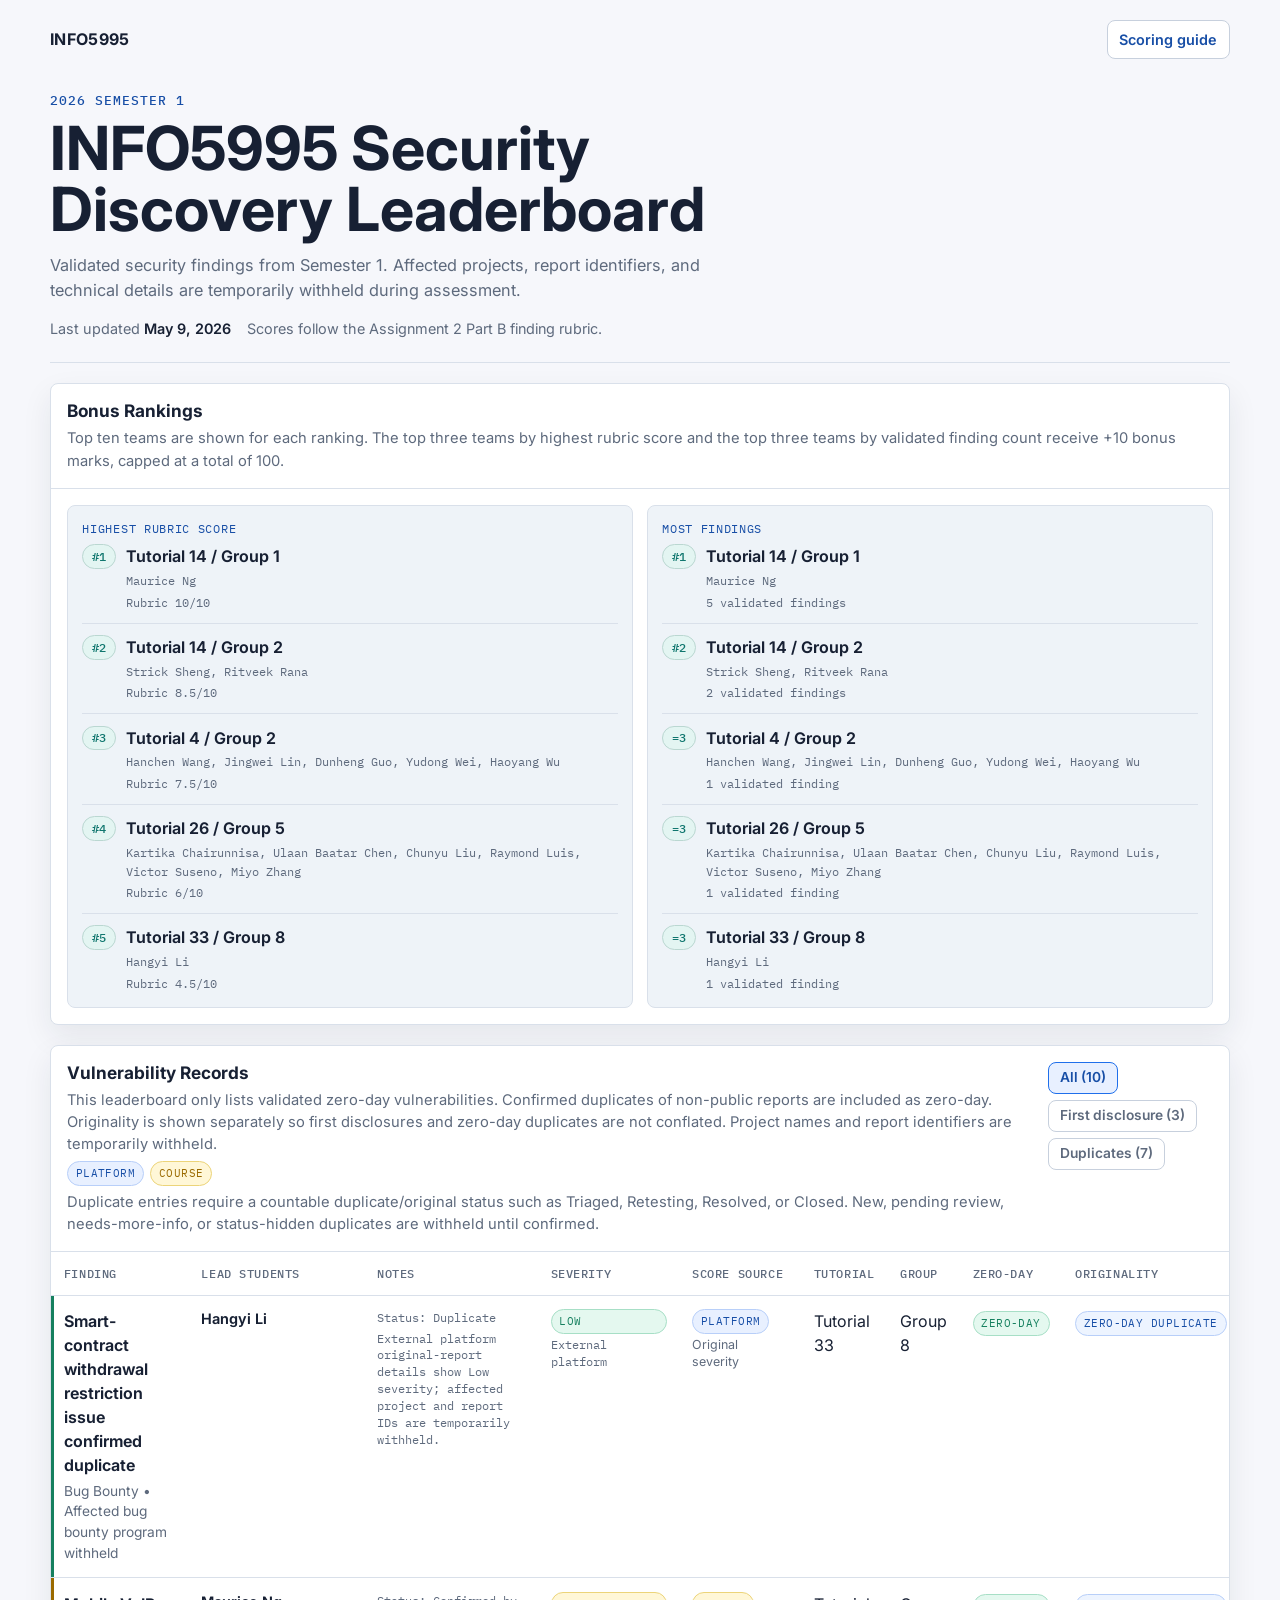
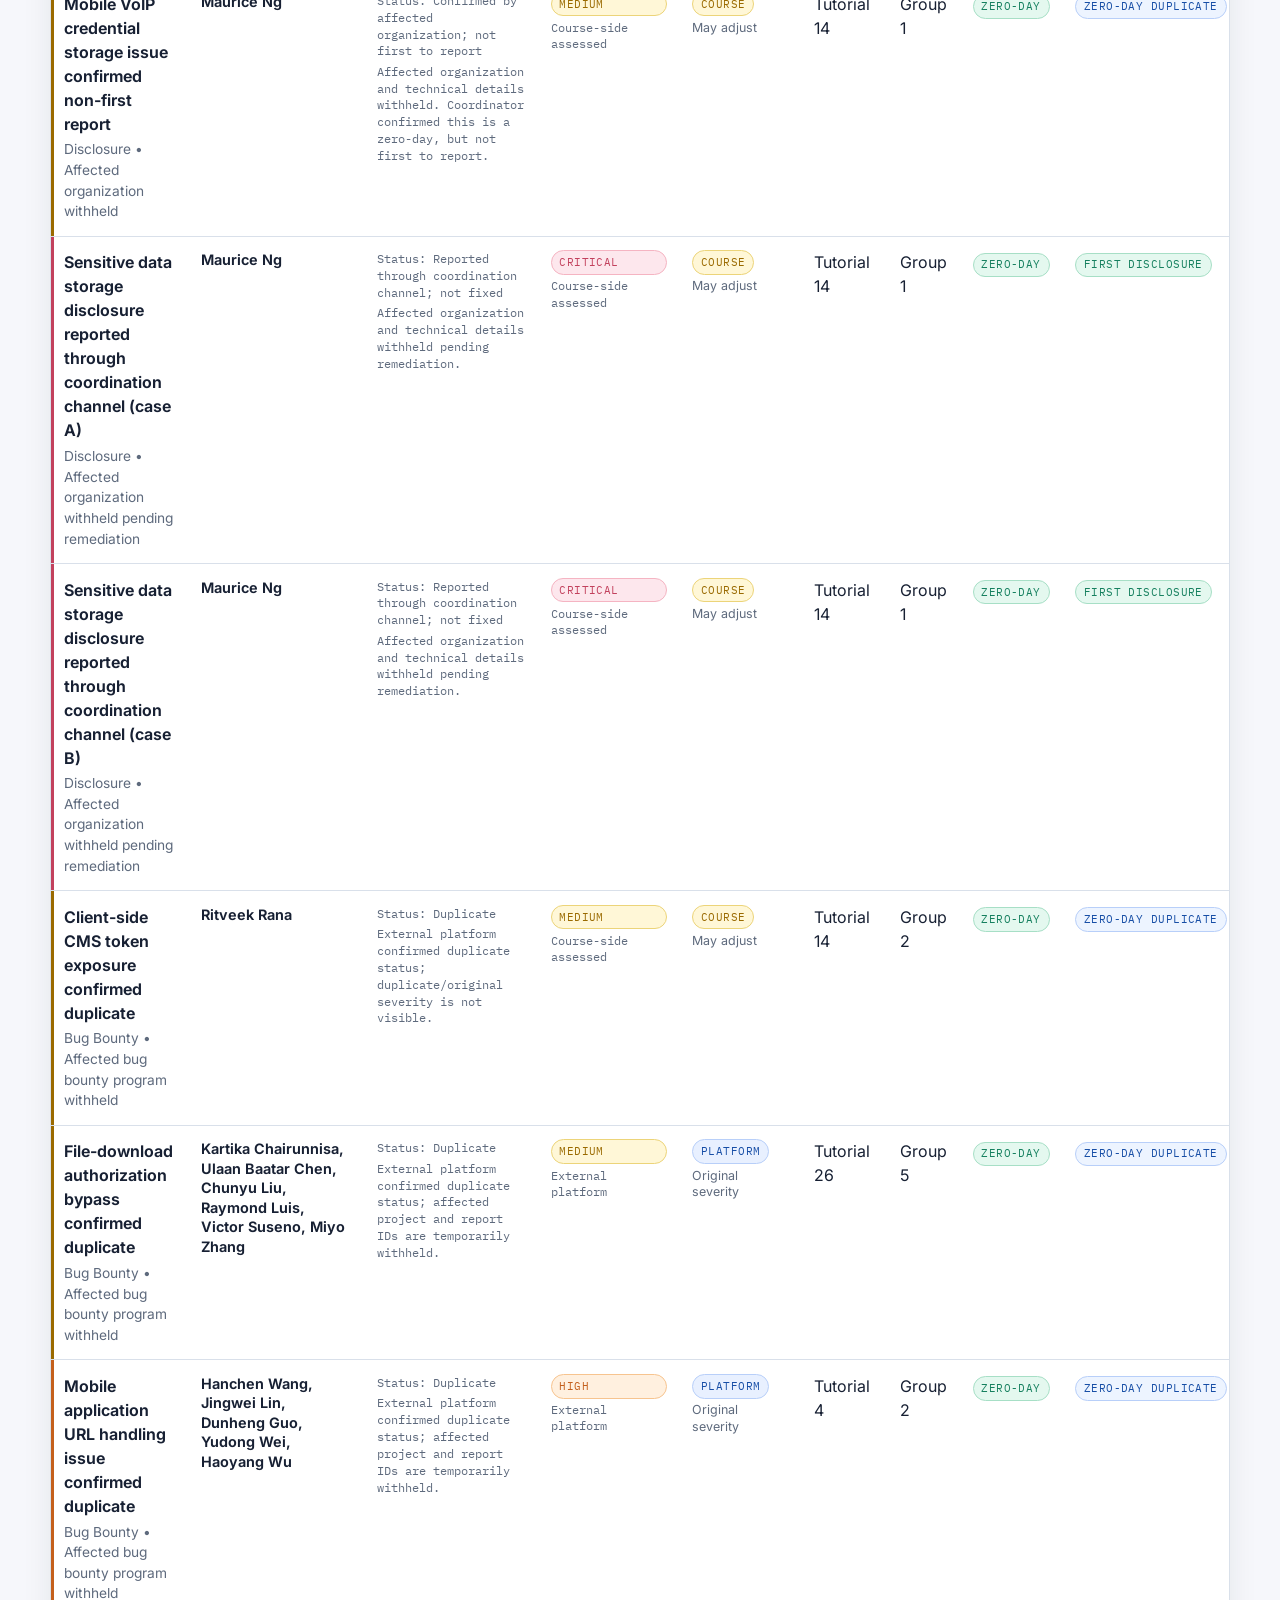
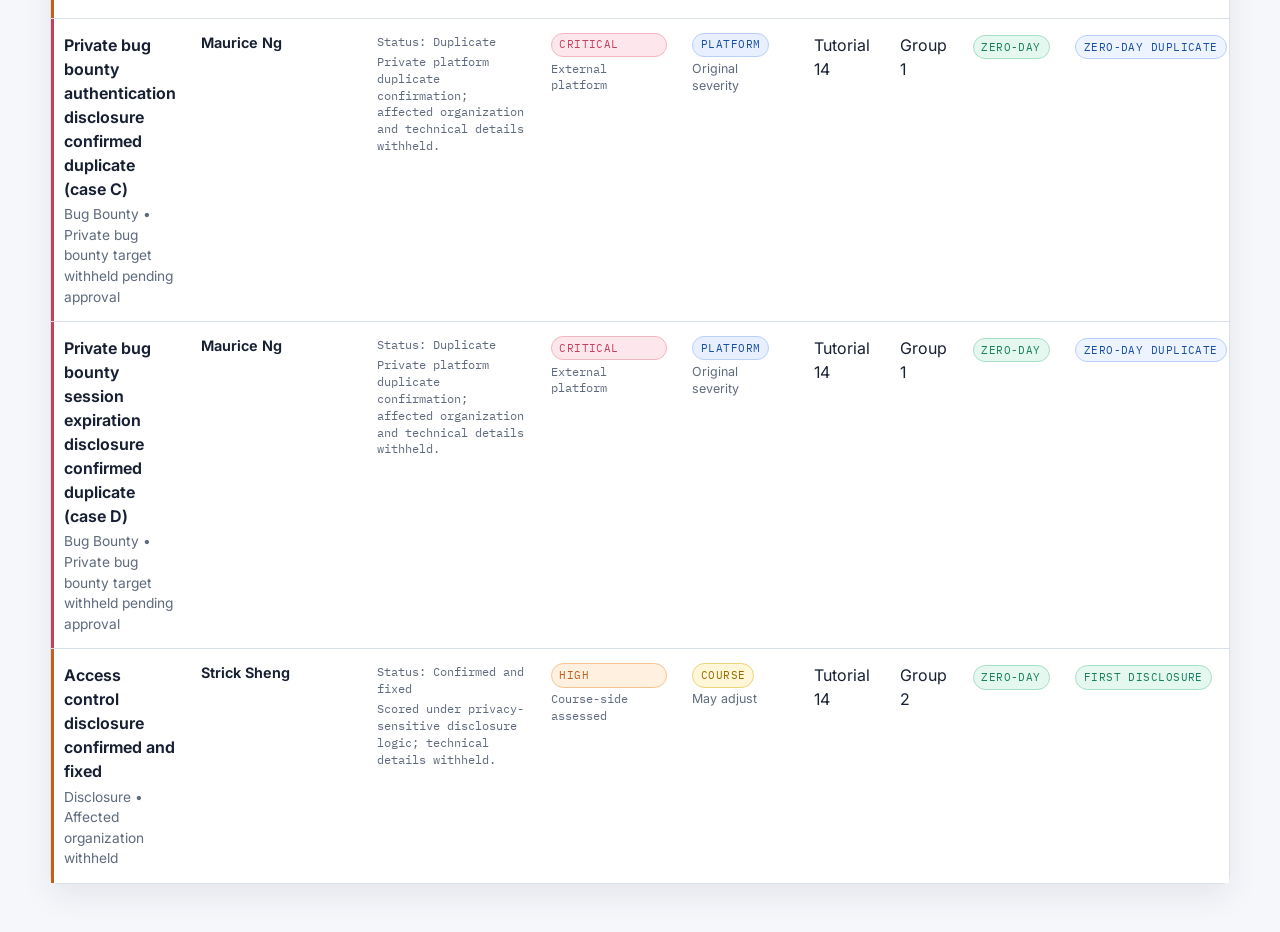
==== index.html @ 6c2f8168 "Update validated zero-day leaderboard" ====
<!DOCTYPE html>
<html lang="en">

<head>
  <meta charset="UTF-8" />
  <meta name="viewport" content="width=device-width, initial-scale=1.0" />
  <meta name="description" content="INFO5995 leaderboard for student security findings like bug bounties and CVEs." />
  <title>INFO5995 Security Findings</title>
  <link rel="preconnect" href="https://fonts.googleapis.com" />
  <link rel="preconnect" href="https://fonts.gstatic.com" crossorigin />
  <link
    href="https://fonts.googleapis.com/css2?family=Inter:wght@400;500;600;700&family=IBM+Plex+Mono:wght@400;500&display=swap"
    rel="stylesheet" />
  <link rel="stylesheet" href="styles.css" />
</head>

<body>
  <main class="page-shell">
    <header class="site-header">
      <nav class="top-nav" aria-label="Leaderboard navigation">
        <a class="brand" href="index.html">INFO5995</a>
        <a class="nav-link" href="scoring.html">Scoring guide</a>
      </nav>
      <div class="header-copy">
        <p class="eyebrow" id="season-label">-</p>
        <h1 id="page-title">Security Discovery Leaderboard</h1>
        <p class="hero-copy">
          Validated security findings from Semester 1. Affected projects, report identifiers, and technical details are
          temporarily withheld during assessment.
        </p>
        <div class="header-meta">
          <span>Last updated <strong id="last-updated">-</strong></span>
          <span>Scores follow the Assignment 2 Part B finding rubric.</span>
        </div>
      </div>
    </header>

    <section class="panel bonus-panel">
      <div class="panel-head">
        <div class="panel-title-stack">
          <h2>Bonus Rankings</h2>
          <p class="panel-caption">
            Top ten teams are shown for each ranking. The top three teams by highest rubric score and the top three
            teams by validated finding count receive +10 bonus marks, capped at a total of 100.
          </p>
        </div>
      </div>
      <div class="ranking-grid">
        <article class="ranking-card">
          <p class="score-card-label">Highest Rubric Score</p>
          <ol class="ranking-list" id="severity-ranking">
            <li>Loading rankings...</li>
          </ol>
        </article>
        <article class="ranking-card">
          <p class="score-card-label">Most Findings</p>
          <ol class="ranking-list" id="count-ranking">
            <li>Loading rankings...</li>
          </ol>
        </article>
      </div>
    </section>

    <section class="panel panel-table">
      <div class="panel-head">
        <div class="panel-title-stack">
          <h2>Vulnerability Records</h2>
          <p class="panel-caption">This leaderboard only lists validated zero-day vulnerabilities. Confirmed duplicates
            of non-public reports are included as zero-day. Originality is shown separately so first disclosures and
            zero-day duplicates are not conflated. Project names and report identifiers are temporarily withheld.</p>
          <div class="source-legend" aria-label="Score source legend">
            <span class="source-pill source-vendor">Platform</span>
            <span class="source-pill source-course">Course</span>
          </div>
          <p class="panel-caption">Duplicate entries require a countable duplicate/original status such as Triaged,
            Retesting, Resolved, or Closed. New, pending review, needs-more-info, or status-hidden duplicates are
            withheld until confirmed.</p>
        </div>
        <div class="table-controls" role="tablist" aria-label="Originality table filter">
          <button class="filter-tab is-active" type="button" role="tab" aria-selected="true" data-filter="all">
            All
          </button>
          <button class="filter-tab" type="button" role="tab" aria-selected="false" data-filter="first">
            First disclosure
          </button>
          <button class="filter-tab" type="button" role="tab" aria-selected="false" data-filter="duplicate">
            Duplicates
          </button>
        </div>
      </div>
      <div class="table-wrap">
        <table>
          <thead>
            <tr>
              <th>Finding</th>
              <th>Lead Students</th>
              <th>Notes</th>
              <th>Severity</th>
              <th>Score Source</th>
              <th>Tutorial</th>
              <th>Group</th>
              <th>Zero-day</th>
              <th>Originality</th>
              <th>Rubric Score</th>
              <th>Date</th>
            </tr>
          </thead>
          <tbody id="leaderboard-body">
            <tr>
              <td colspan="11">Loading records...</td>
            </tr>
          </tbody>
        </table>
      </div>
    </section>
  </main>

  <noscript>
    <p class="noscript-message">Enable JavaScript to view the leaderboard data.</p>
  </noscript>

  <script src="script.js"></script>
</body>

</html>
---- styles.css ----
:root {
  --bg: #f6f7fb;
  --surface: #ffffff;
  --surface-soft: #eef3f8;
  --line: #d9e0ea;
  --line-strong: #c7d0dd;
  --text: #172033;
  --muted: #5e6a7d;
  --accent: #1f6feb;
  --accent-soft: #e8f0ff;
  --accent-strong: #174ea6;
  --score: #0f766e;
  --critical: #c2415d;
  --high: #c4601d;
  --medium: #9a6a00;
  --low: #16805f;
  --unknown: #64748b;
  --shadow: 0 12px 30px rgba(23, 32, 51, 0.08);
}

* {
  box-sizing: border-box;
}

html,
body {
  margin: 0;
  min-height: 100%;
}

body {
  color: var(--text);
  background: var(--bg);
  font-family: "Inter", "Segoe UI", sans-serif;
  line-height: 1.5;
}

a {
  color: inherit;
}

.page-shell {
  width: min(1180px, calc(100% - 2rem));
  margin: 0 auto;
  padding: 1.25rem 0 3rem;
}

.site-header {
  border-bottom: 1px solid var(--line);
  padding-bottom: 1.4rem;
}

.top-nav {
  display: flex;
  align-items: center;
  justify-content: space-between;
  gap: 1rem;
}

.brand,
.nav-link {
  text-decoration: none;
}

.brand {
  color: var(--text);
  font-weight: 700;
  letter-spacing: 0.02em;
}

.nav-link {
  border: 1px solid var(--line-strong);
  border-radius: 8px;
  background: var(--surface);
  color: var(--accent-strong);
  font-size: 0.9rem;
  font-weight: 600;
  padding: 0.48rem 0.72rem;
}

.nav-link:hover,
.nav-link:focus-visible {
  border-color: var(--accent);
  outline: none;
}

.header-copy {
  margin-top: 2rem;
  max-width: 760px;
}

.eyebrow {
  margin: 0 0 0.5rem;
  color: var(--accent-strong);
  font-family: "IBM Plex Mono", monospace;
  font-size: 0.8rem;
  font-weight: 500;
  letter-spacing: 0.08em;
  text-transform: uppercase;
}

h1,
h2 {
  margin: 0;
  letter-spacing: 0;
}

h1 {
  font-size: clamp(2rem, 5vw, 3.8rem);
  line-height: 1;
}

h2 {
  font-size: 1.08rem;
  line-height: 1.25;
}

.hero-copy {
  margin: 0.85rem 0 0;
  max-width: 68ch;
  color: var(--muted);
  font-size: 1.02rem;
}

.header-meta {
  display: flex;
  flex-wrap: wrap;
  gap: 0.55rem 1rem;
  margin-top: 1rem;
  color: var(--muted);
  font-size: 0.9rem;
}

.header-meta strong {
  color: var(--text);
  font-weight: 600;
}

.panel {
  margin-top: 1.25rem;
  border: 1px solid var(--line);
  border-radius: 8px;
  background: var(--surface);
  box-shadow: var(--shadow);
}

.panel-head {
  display: flex;
  align-items: flex-start;
  justify-content: space-between;
  gap: 1rem;
  padding: 1rem;
  border-bottom: 1px solid var(--line);
}

.panel-title-stack {
  display: grid;
  gap: 0.35rem;
}

.panel-caption {
  margin: 0;
  color: var(--muted);
  font-size: 0.92rem;
}

.table-controls {
  display: inline-flex;
  flex-wrap: wrap;
  gap: 0.35rem;
}

.filter-tab {
  appearance: none;
  min-width: 0;
  border: 1px solid var(--line-strong);
  border-radius: 8px;
  background: var(--surface);
  color: var(--muted);
  cursor: pointer;
  font: 600 0.86rem "Inter", "Segoe UI", sans-serif;
  line-height: 1;
  padding: 0.52rem 0.68rem;
}

.filter-tab:hover,
.filter-tab:focus-visible {
  border-color: var(--accent);
  color: var(--accent-strong);
  outline: none;
}

.filter-tab.is-active {
  border-color: var(--accent);
  background: var(--accent-soft);
  color: var(--accent-strong);
}

.table-wrap {
  overflow-x: auto;
}

table {
  width: 100%;
  min-width: 1240px;
  border-collapse: collapse;
}

thead th {
  border-bottom: 1px solid var(--line);
  color: var(--muted);
  font-family: "IBM Plex Mono", monospace;
  font-size: 0.72rem;
  font-weight: 500;
  letter-spacing: 0.05em;
  padding: 0.78rem 0.8rem;
  text-align: left;
  text-transform: uppercase;
  white-space: nowrap;
}

tbody td {
  border-bottom: 1px solid var(--line);
  padding: 0.86rem 0.8rem;
  vertical-align: top;
}

tbody tr:last-child td {
  border-bottom: none;
}

.record-row {
  background: var(--surface);
}

.record-row:hover {
  background: #fbfcff;
}

.record-row td:first-child {
  box-shadow: inset 3px 0 0 transparent;
}

.tone-critical td:first-child {
  box-shadow: inset 3px 0 0 var(--critical);
}

.tone-high td:first-child {
  box-shadow: inset 3px 0 0 var(--high);
}

.tone-medium td:first-child {
  box-shadow: inset 3px 0 0 var(--medium);
}

.tone-low td:first-child {
  box-shadow: inset 3px 0 0 var(--low);
}

.tone-unknown td:first-child {
  box-shadow: inset 3px 0 0 var(--unknown);
}

.finding-stack,
.students-stack,
.notes-stack,
.severity-stack,
.score-source-stack,
.score-stack {
  display: grid;
  gap: 0.22rem;
}

.finding-title,
.students-main,
.score-main {
  margin: 0;
  color: var(--text);
  font-weight: 650;
}

.finding-meta,
.ranking-students,
.score-sub {
  margin: 0;
  color: var(--muted);
  font-size: 0.86rem;
}

.score-main {
  color: var(--score);
  font-family: "IBM Plex Mono", monospace;
}

.score-sub {
  font-family: "IBM Plex Mono", monospace;
  font-size: 0.78rem;
}

.notes-stack {
  min-width: 148px;
  max-width: 220px;
}

.students-stack {
  min-width: 150px;
  max-width: 210px;
}

.students-main {
  max-width: 210px;
  font-size: 0.9rem;
  line-height: 1.35;
}

.notes-link {
  font-family: "IBM Plex Mono", monospace;
  font-size: 0.78rem;
  line-height: 1.35;
  color: var(--accent-strong);
  text-decoration: none;
  width: fit-content;
}

.notes-link:hover,
.notes-link:focus-visible {
  color: var(--accent);
  text-decoration: underline;
  outline: none;
}

.notes-muted {
  color: var(--muted);
  font-family: "IBM Plex Mono", monospace;
  font-size: 0.78rem;
  line-height: 1.35;
}

.notes-text:hover,
.notes-text:focus-visible {
  color: var(--accent-strong);
  text-decoration: none;
}

.severity-stack {
  min-width: 116px;
}

.score-source-stack {
  min-width: 96px;
  max-width: 140px;
}

.severity-source,
.severity-reason,
.source-note {
  color: var(--muted);
  font-family: "IBM Plex Mono", monospace;
  font-size: 0.76rem;
  line-height: 1.35;
}

.severity-reason {
  max-width: 190px;
  font-family: "Inter", "Segoe UI", sans-serif;
  font-size: 0.78rem;
}

.source-note {
  max-width: 130px;
  font-family: "Inter", "Segoe UI", sans-serif;
  font-size: 0.78rem;
}

.source-legend {
  display: flex;
  flex-wrap: wrap;
  gap: 0.4rem;
}

.sev-badge,
.zero-badge,
.originality-badge,
.source-pill {
  display: inline-flex;
  align-items: center;
  border: 1px solid transparent;
  border-radius: 999px;
  font-family: "IBM Plex Mono", monospace;
  font-size: 0.7rem;
  letter-spacing: 0.04em;
  padding: 0.18rem 0.48rem;
  text-transform: uppercase;
  white-space: nowrap;
}

.source-pill {
  width: fit-content;
}

.sev-critical {
  background: #fde7ed;
  border-color: #f5b4c2;
  color: var(--critical);
}

.sev-high {
  background: #fff0df;
  border-color: #f7c48f;
  color: var(--high);
}

.sev-medium {
  background: #fff7d7;
  border-color: #ecd479;
  color: var(--medium);
}

.sev-low {
  background: #e4f8ef;
  border-color: #a7dfc6;
  color: var(--low);
}

.sev-unknown,
.zero-unknown {
  background: #eef2f7;
  border-color: #cbd5e1;
  color: var(--unknown);
}

.zero-zero-day {
  background: #e4f8ef;
  border-color: #a7dfc6;
  color: var(--low);
}

.zero-non-zero-day {
  background: #edf4ff;
  border-color: #b8cff9;
  color: var(--accent-strong);
}

.originality-first {
  background: #e4f8ef;
  border-color: #a7dfc6;
  color: var(--low);
}

.originality-duplicate {
  background: #edf4ff;
  border-color: #b8cff9;
  color: var(--accent-strong);
}

.originality-candidate {
  background: #fff7d7;
  border-color: #ecd479;
  color: var(--medium);
}

.originality-known,
.originality-unknown {
  background: #eef2f7;
  border-color: #cbd5e1;
  color: var(--unknown);
}

.source-vendor {
  background: #e8f0ff;
  border-color: #b8cff9;
  color: var(--accent-strong);
}

.source-course {
  background: #fff7d7;
  border-color: #ecd479;
  color: var(--medium);
}

.source-unknown {
  background: #eef2f7;
  border-color: #cbd5e1;
  color: var(--unknown);
}

.scoring-panel,
.notes-panel {
  padding: 1rem;
}

.bonus-panel {
  overflow: hidden;
}

.ranking-grid {
  display: grid;
  grid-template-columns: repeat(2, minmax(0, 1fr));
  gap: 0.85rem;
  padding: 1rem;
}

.ranking-card {
  border: 1px solid var(--line);
  border-radius: 8px;
  background: var(--surface-soft);
  padding: 0.9rem;
}

.ranking-list {
  display: grid;
  gap: 0.7rem;
  list-style: none;
  margin: 0;
  padding: 0;
}

.ranking-item {
  display: grid;
  grid-template-columns: auto minmax(0, 1fr);
  gap: 0.65rem;
  align-items: start;
  border-top: 1px solid var(--line);
  padding-top: 0.7rem;
}

.ranking-item:first-child {
  border-top: none;
  padding-top: 0;
}

.ranking-rank {
  display: inline-flex;
  align-items: center;
  justify-content: center;
  min-width: 2.1rem;
  border: 1px solid #bad7d1;
  border-radius: 999px;
  background: #e3f5f2;
  color: var(--score);
  font-family: "IBM Plex Mono", monospace;
  font-size: 0.78rem;
  font-weight: 500;
  padding: 0.12rem 0.4rem;
}

.ranking-body {
  display: grid;
  gap: 0.18rem;
  min-width: 0;
}

.ranking-title,
.ranking-detail {
  margin: 0;
}

.ranking-title {
  color: var(--text);
  font-weight: 650;
}

.ranking-detail {
  color: var(--muted);
  font-size: 0.88rem;
}

.ranking-detail,
.ranking-students {
  font-family: "IBM Plex Mono", monospace;
  font-size: 0.78rem;
}

.scoring-panel .panel-head {
  border-bottom: none;
  padding: 0 0 1rem;
}

.scoring-grid {
  display: grid;
  grid-template-columns: repeat(3, minmax(0, 1fr));
  gap: 0.75rem;
}

.score-card {
  border: 1px solid var(--line);
  border-radius: 8px;
  background: var(--surface-soft);
  padding: 0.9rem;
}

.score-card-formula {
  grid-column: 1 / -1;
  background: var(--accent-soft);
  border-color: #c4d7ff;
}

.score-card-label {
  margin: 0 0 0.45rem;
  color: var(--accent-strong);
  font-family: "IBM Plex Mono", monospace;
  font-size: 0.72rem;
  letter-spacing: 0.06em;
  text-transform: uppercase;
}

.score-formula {
  margin: 0;
  color: var(--text);
  font-weight: 650;
}

.score-list {
  display: grid;
  gap: 0.6rem;
  list-style: none;
  margin: 0;
  padding: 0;
}

.score-list li {
  display: grid;
  gap: 0.28rem;
  color: var(--muted);
  font-size: 0.92rem;
}

.score-chip {
  display: inline-flex;
  width: fit-content;
  align-items: center;
  border: 1px solid #bad7d1;
  border-radius: 999px;
  background: #e3f5f2;
  color: var(--score);
  font-family: "IBM Plex Mono", monospace;
  font-size: 0.72rem;
  padding: 0.16rem 0.44rem;
}

.logic-list {
  display: grid;
  gap: 0.75rem;
  list-style: none;
  margin: 0.65rem 0 0;
  padding: 0;
}

.logic-list li {
  display: grid;
  gap: 0.35rem;
  border-top: 1px solid var(--line);
  color: var(--muted);
  font-size: 0.94rem;
  padding-top: 0.75rem;
}

.logic-list li:first-child {
  border-top: none;
  padding-top: 0;
}

.noscript-message {
  margin: 0;
  padding: 1rem;
  text-align: center;
}

@media (max-width: 820px) {
  .page-shell {
    width: min(1180px, calc(100% - 1rem));
    padding-top: 0.9rem;
  }

  .header-copy {
    margin-top: 1.45rem;
  }

  .panel-head {
    display: grid;
  }

  .table-controls {
    width: 100%;
  }

  .filter-tab {
    flex: 1 1 auto;
  }

  .scoring-grid {
    grid-template-columns: 1fr;
  }

  .ranking-grid {
    grid-template-columns: 1fr;
  }
}

@media (max-width: 700px) {
  table {
    min-width: 0;
  }

  thead {
    display: none;
  }

  tbody,
  tbody tr,
  tbody td {
    display: block;
    width: 100%;
  }

  tbody tr {
    border-bottom: 1px solid var(--line);
    padding: 0.72rem 0.8rem;
  }

  tbody tr:last-child {
    border-bottom: none;
  }

  tbody td {
    border-bottom: none;
    display: grid;
    grid-template-columns: minmax(104px, 38%) 1fr;
    gap: 0.7rem;
    padding: 0.38rem 0;
  }

  tbody td::before {
    content: attr(data-label);
    color: var(--muted);
    font-family: "IBM Plex Mono", monospace;
    font-size: 0.68rem;
    letter-spacing: 0.05em;
    text-transform: uppercase;
  }

  tbody td[colspan] {
    display: block;
  }

  tbody td[colspan]::before {
    content: none;
  }

  .record-row td:first-child,
  .tone-critical td:first-child,
  .tone-high td:first-child,
  .tone-medium td:first-child,
  .tone-low td:first-child,
  .tone-unknown td:first-child {
    box-shadow: none;
  }
}
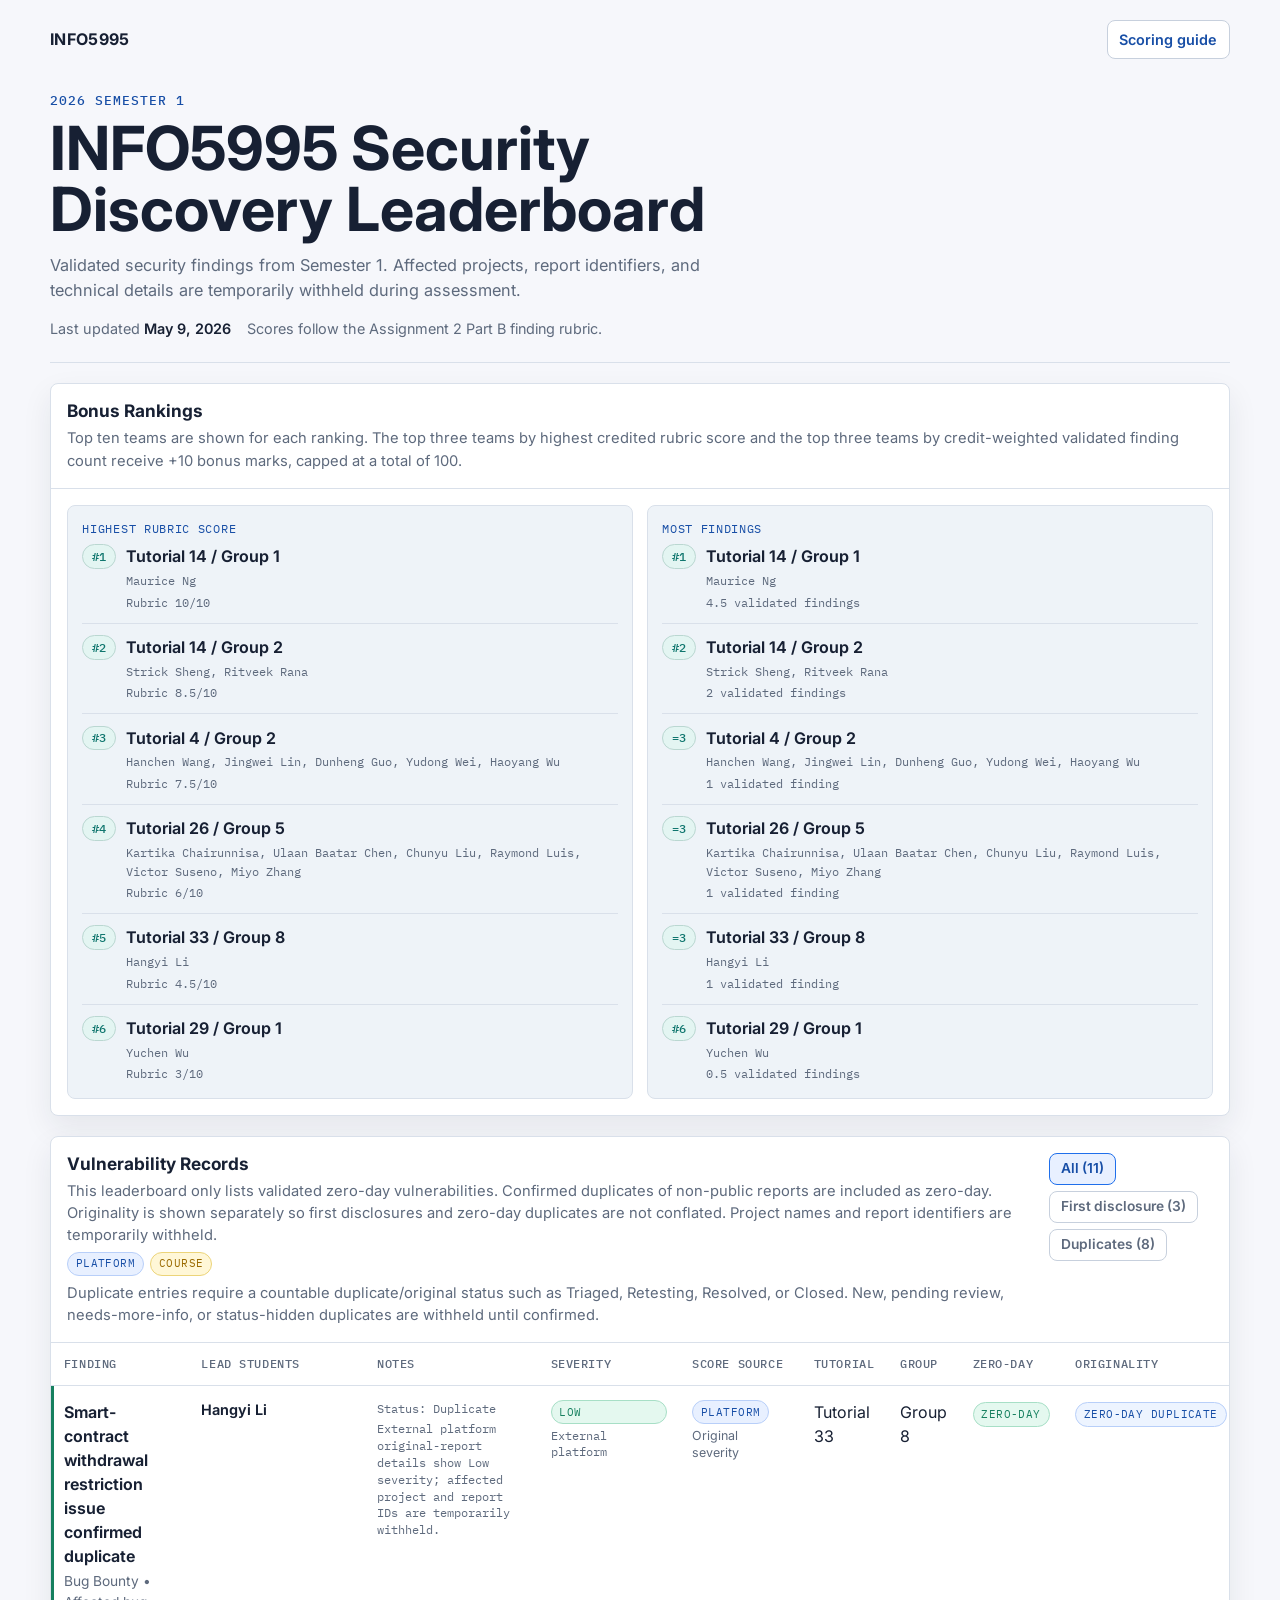
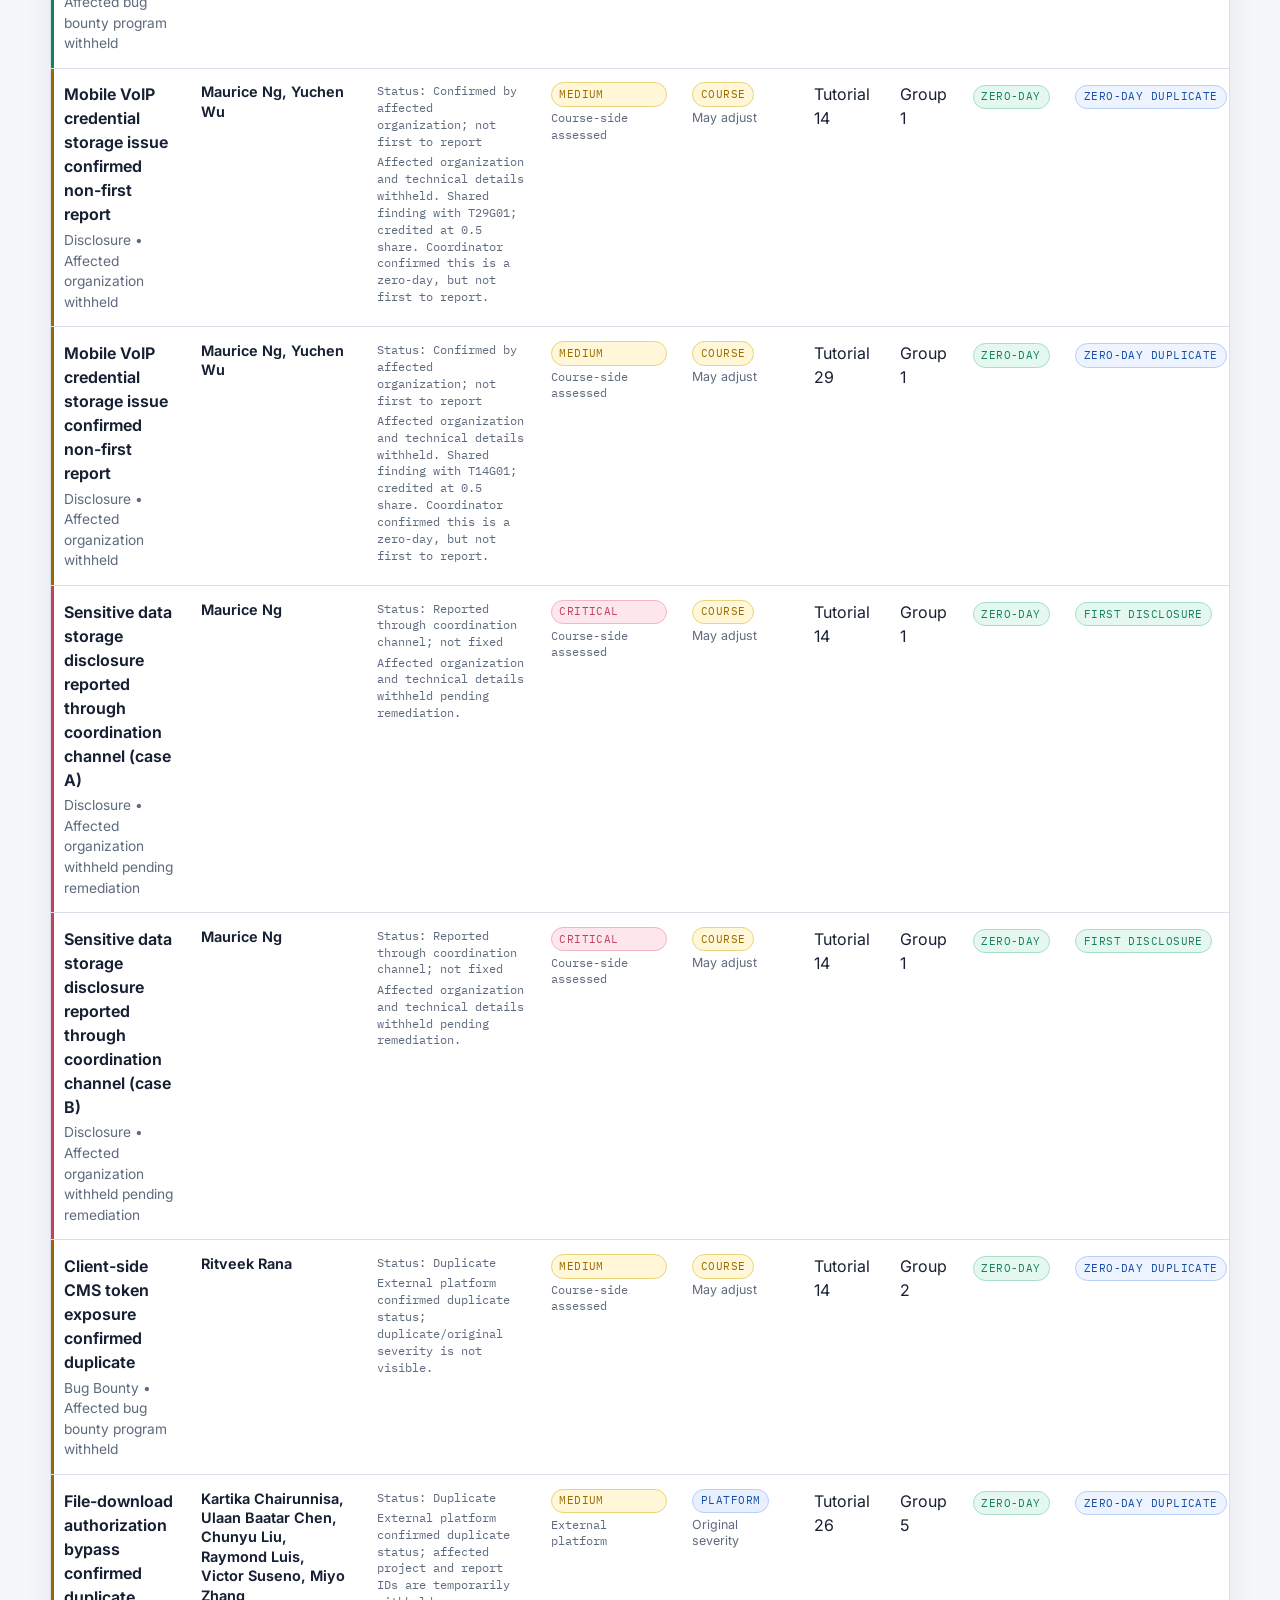
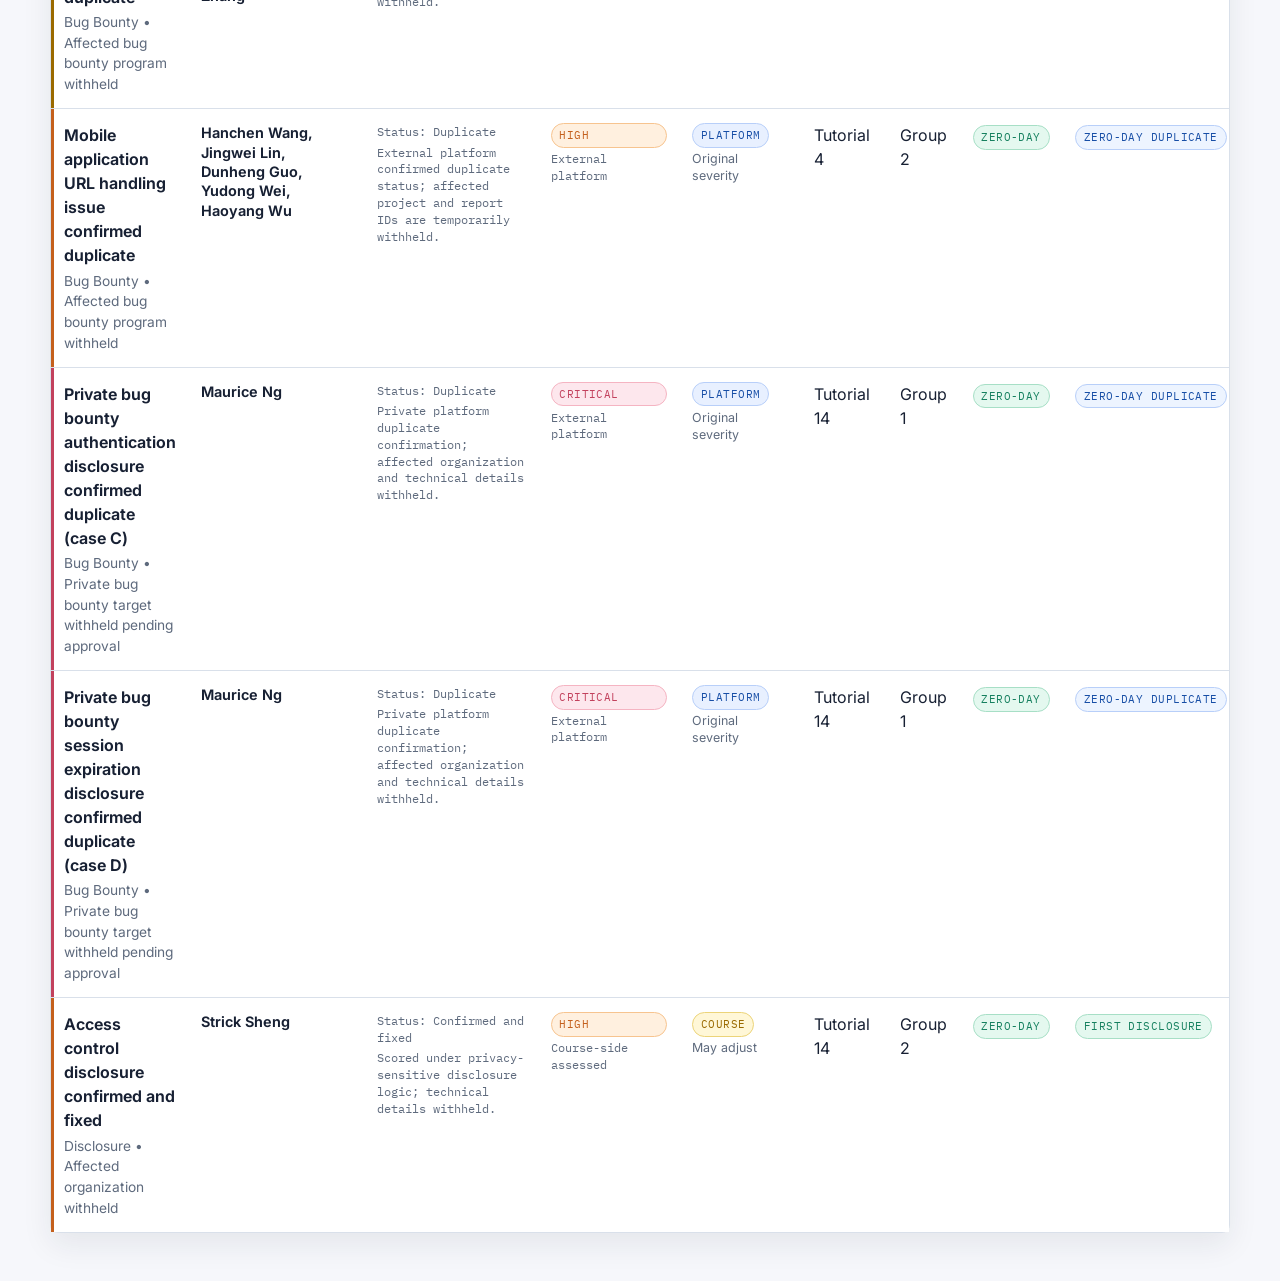
==== commit 3af63c50: "Add shared finding credit weighting" ====
--- a/index.html
+++ b/index.html
@@ -40,8 +40,8 @@
         <div class="panel-title-stack">
           <h2>Bonus Rankings</h2>
           <p class="panel-caption">
-            Top ten teams are shown for each ranking. The top three teams by highest rubric score and the top three
-            teams by validated finding count receive +10 bonus marks, capped at a total of 100.
+            Top ten teams are shown for each ranking. The top three teams by highest credited rubric score and the top
+            three teams by credit-weighted validated finding count receive +10 bonus marks, capped at a total of 100.
           </p>
         </div>
       </div>
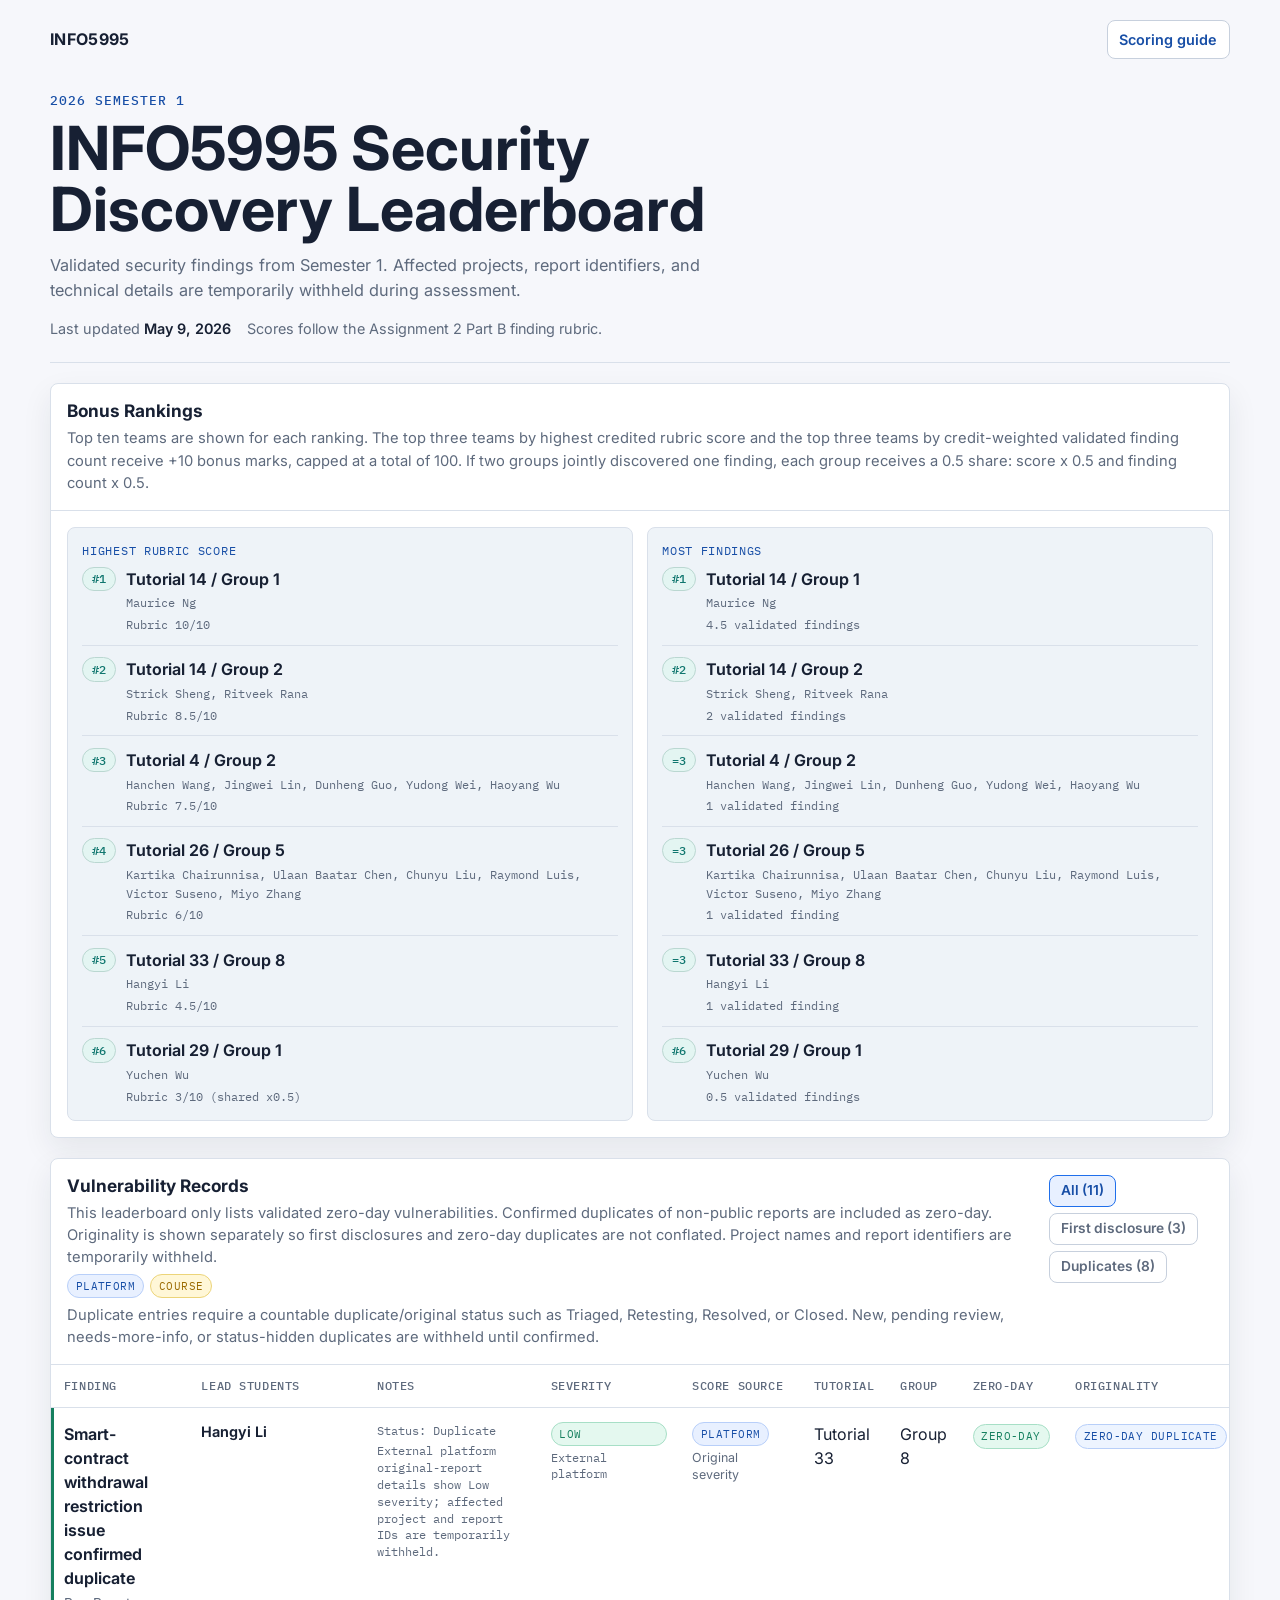
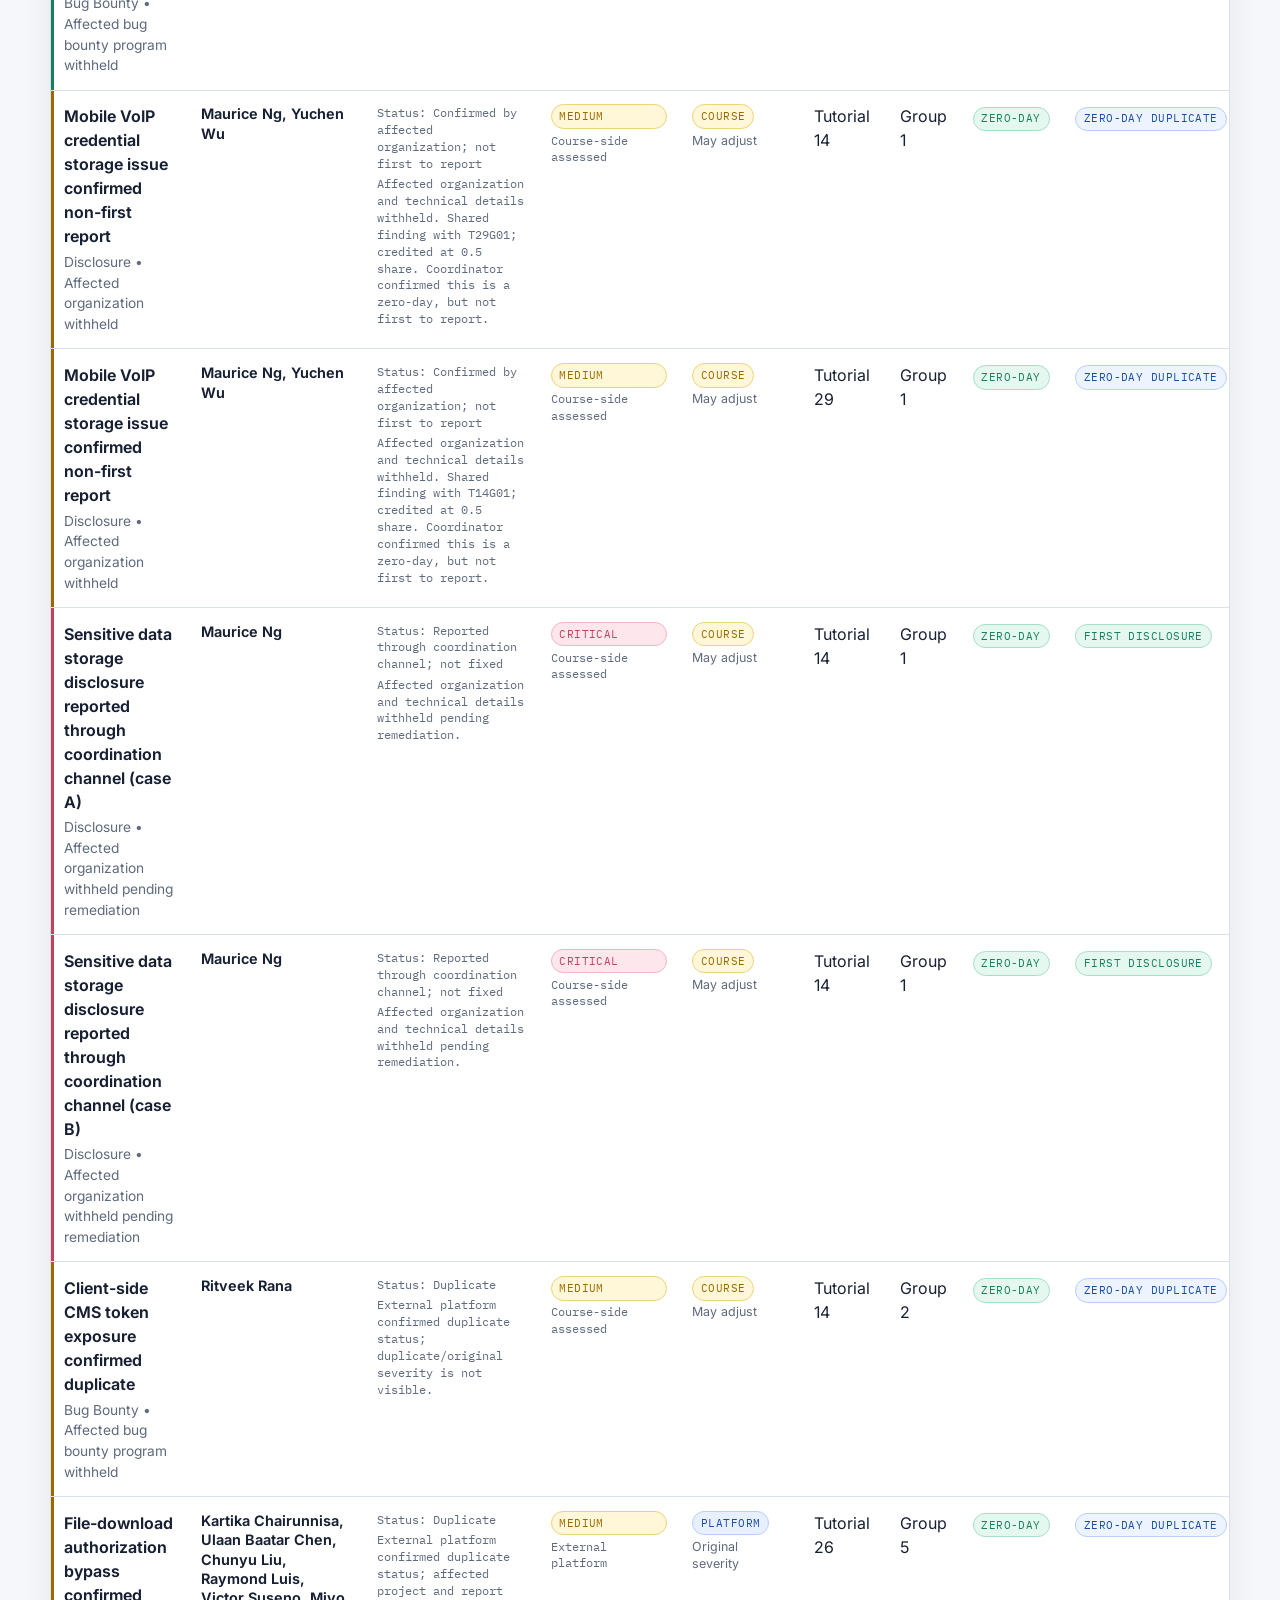
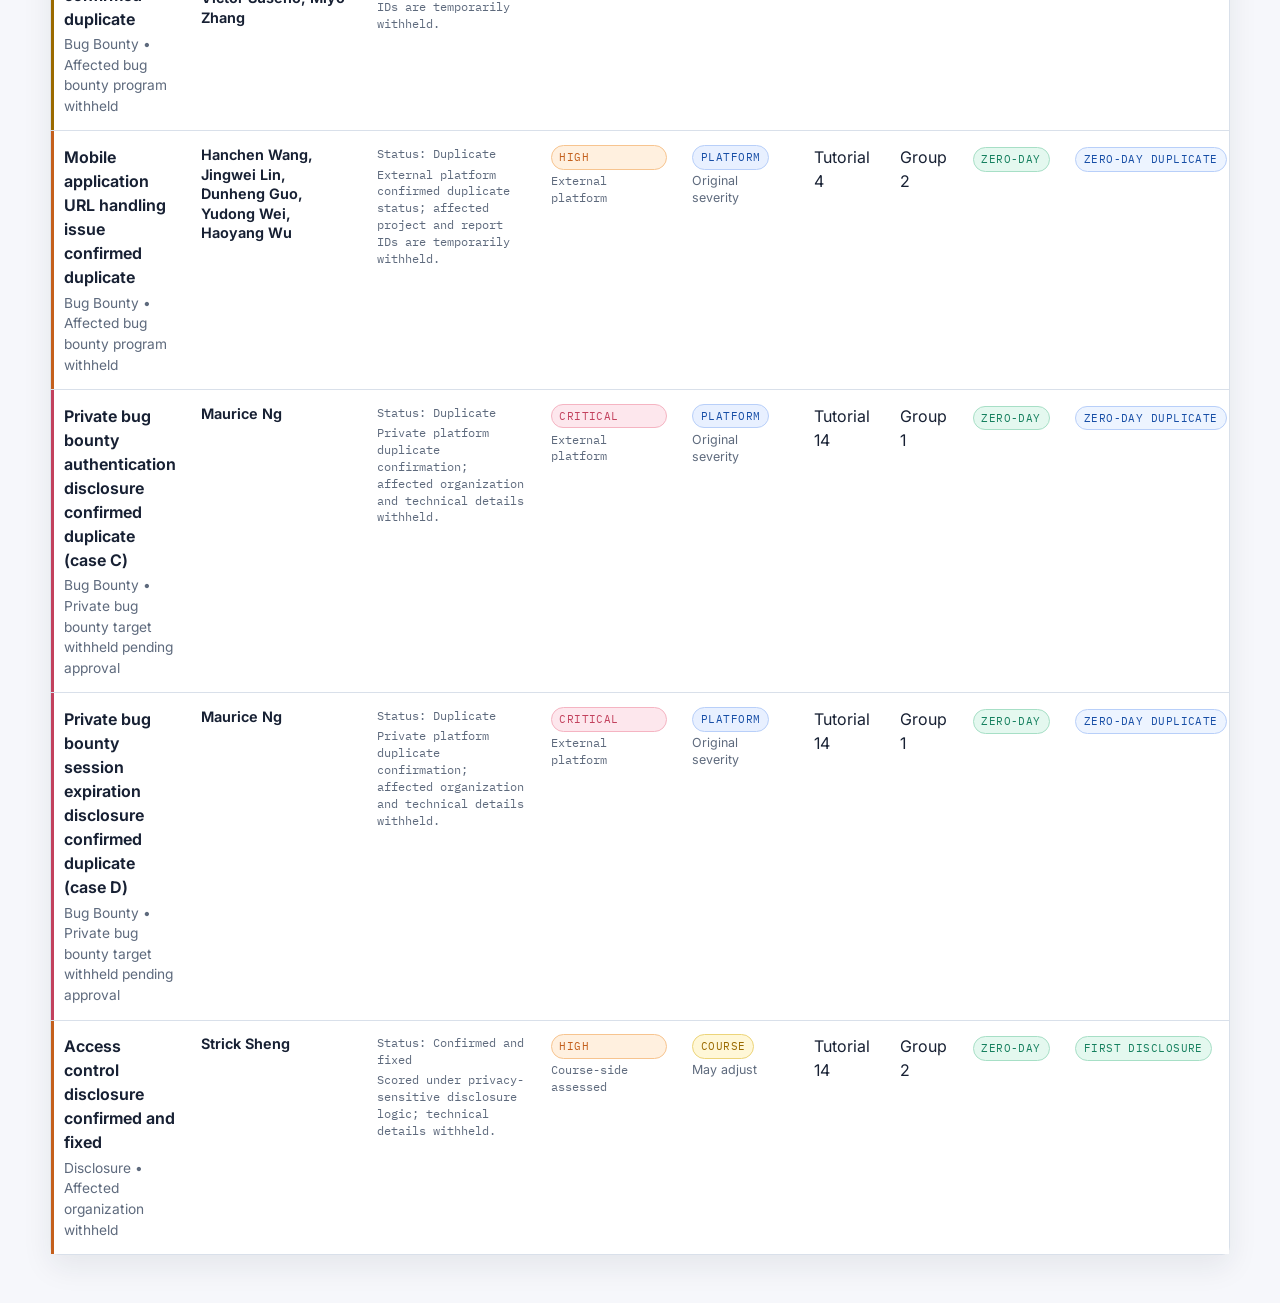
==== commit c97a5086: "Clarify shared finding bonus credit" ====
--- a/index.html
+++ b/index.html
@@ -42,6 +42,8 @@
           <p class="panel-caption">
             Top ten teams are shown for each ranking. The top three teams by highest credited rubric score and the top
             three teams by credit-weighted validated finding count receive +10 bonus marks, capped at a total of 100.
+            If two groups jointly discovered one finding, each group receives a 0.5 share: score x 0.5 and finding count
+            x 0.5.
           </p>
         </div>
       </div>
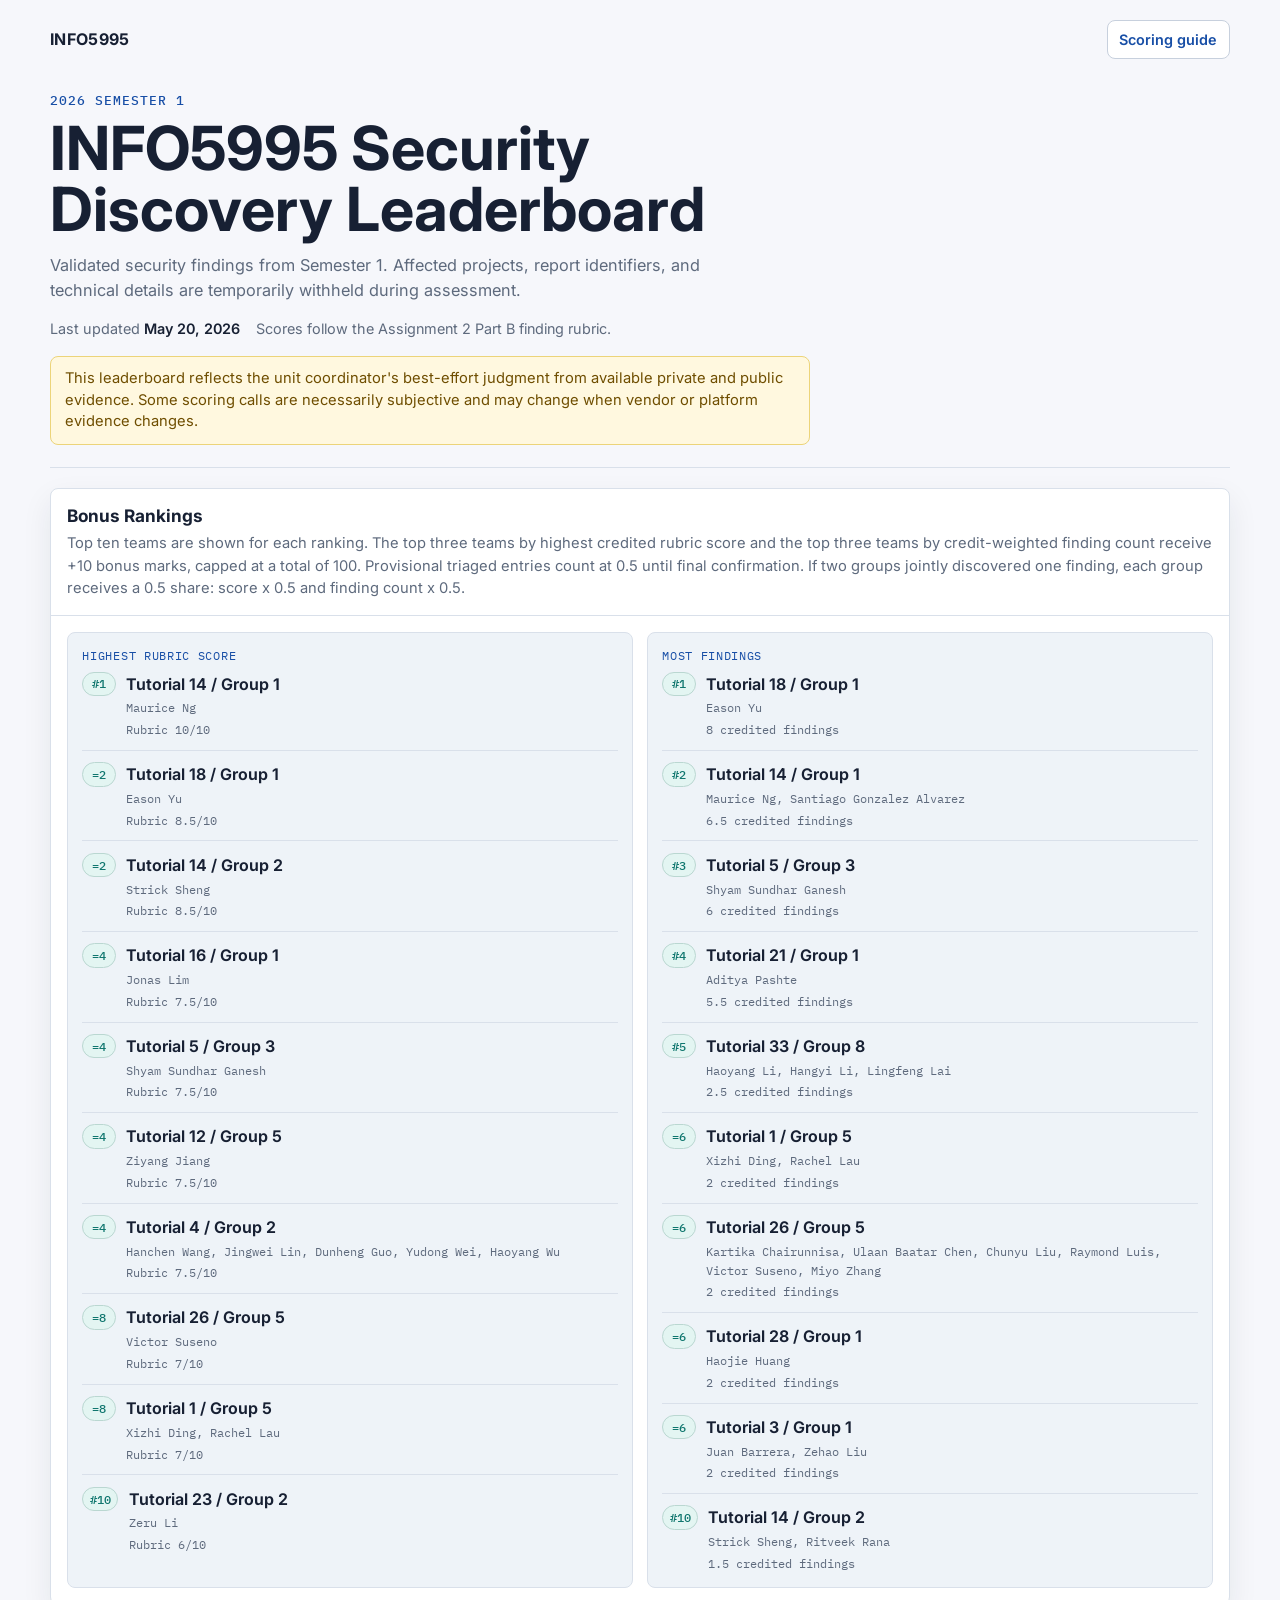
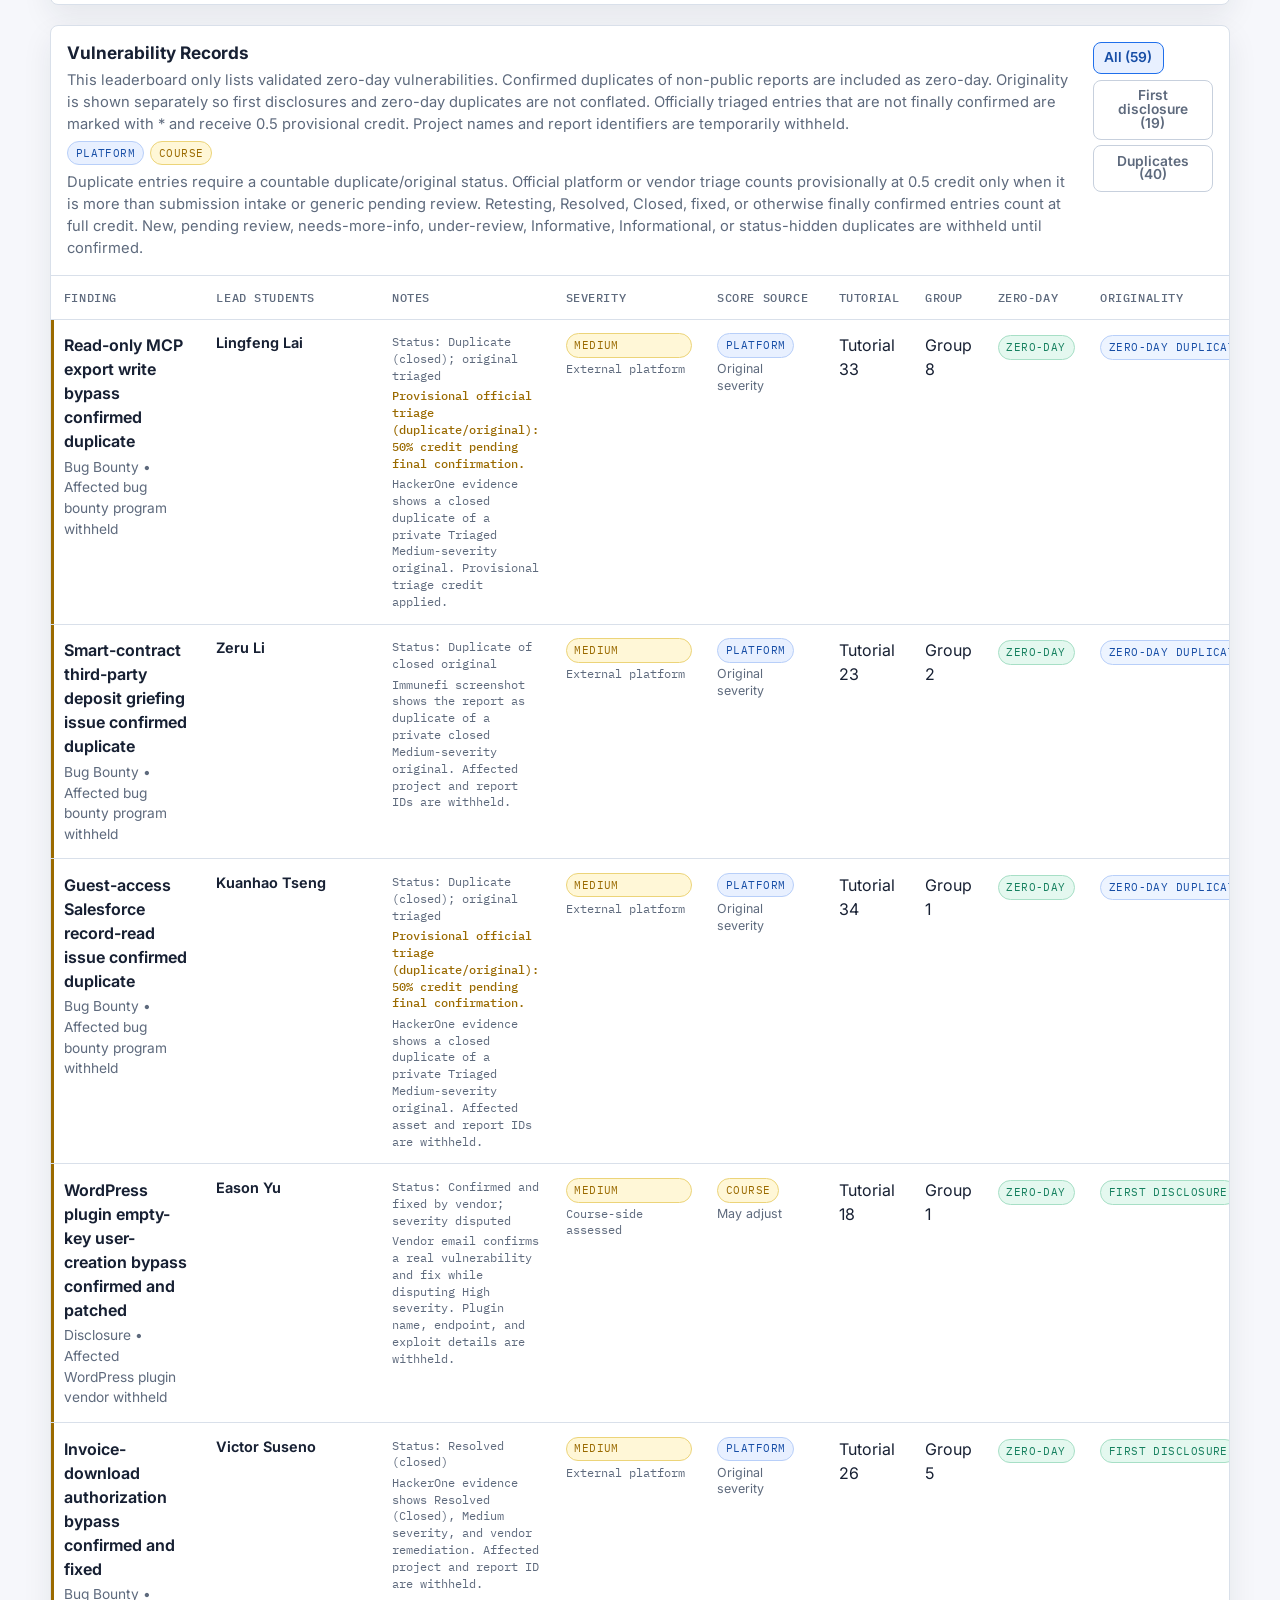
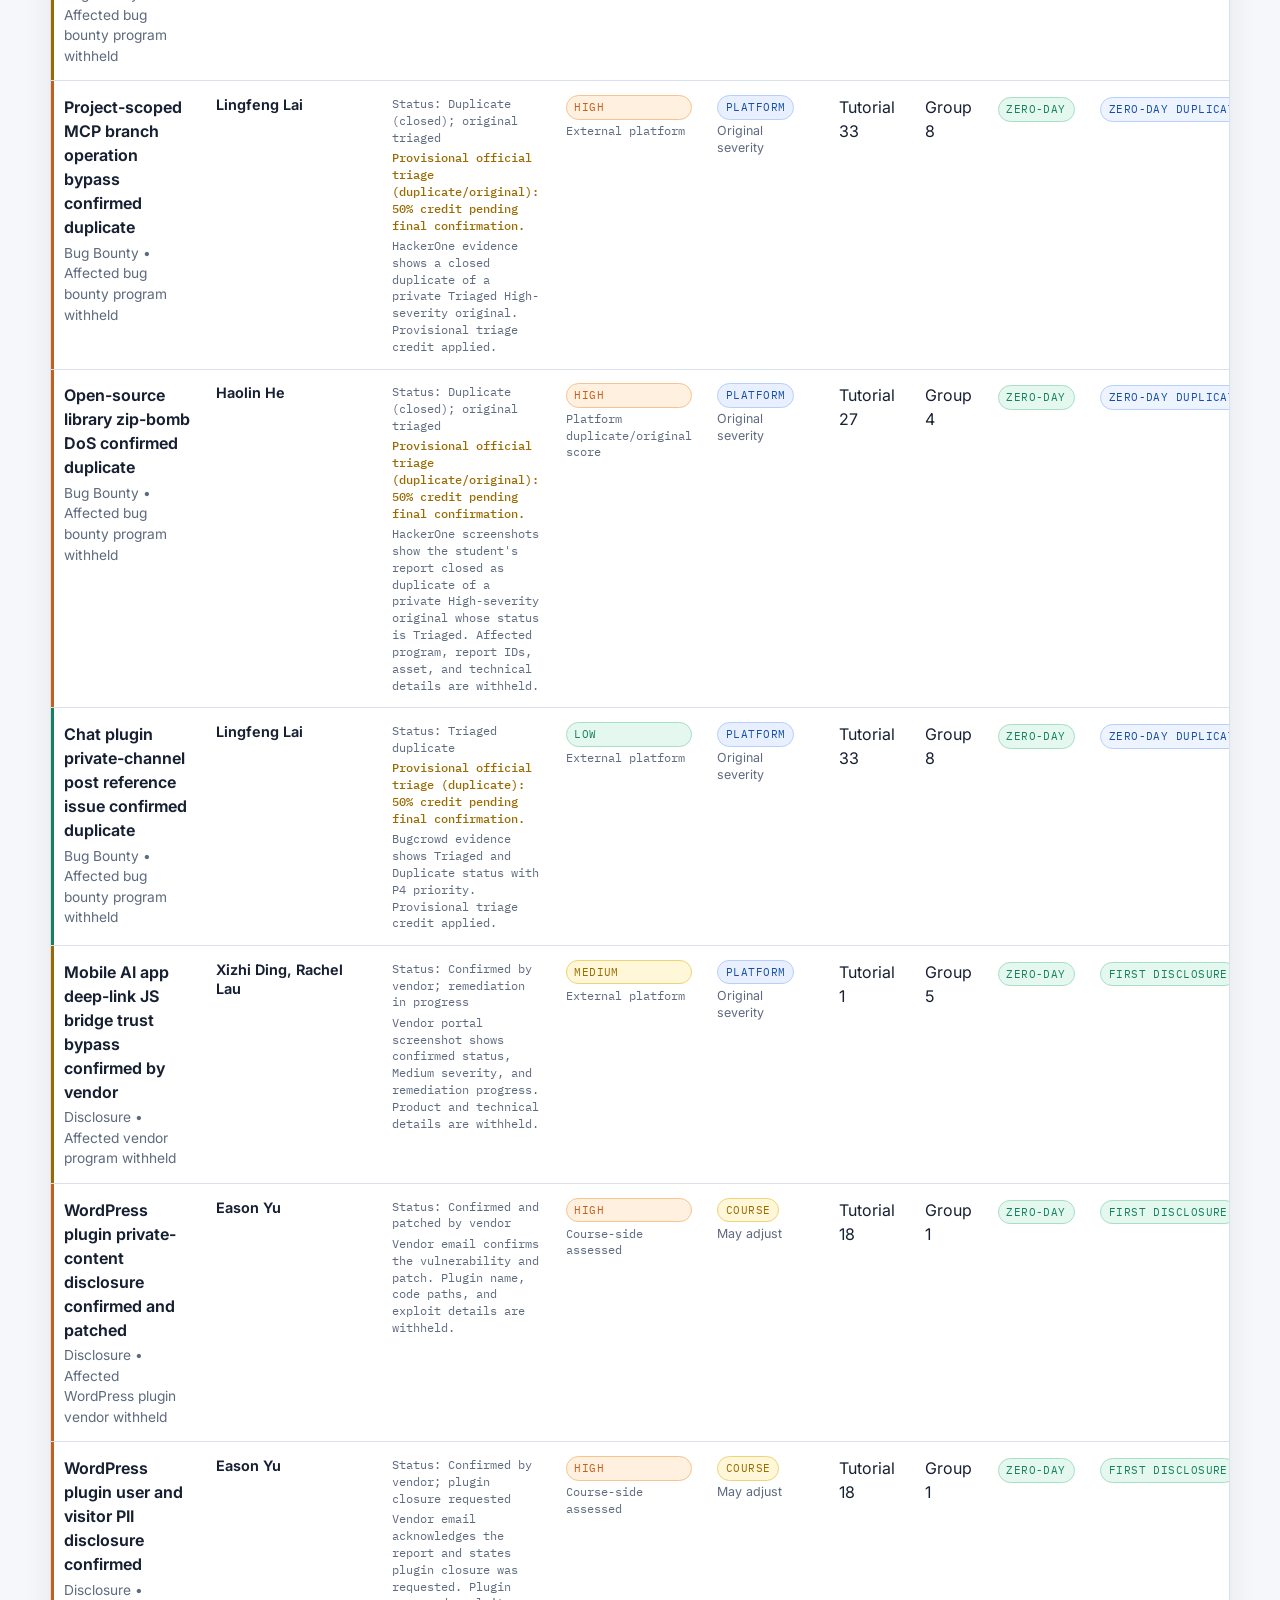
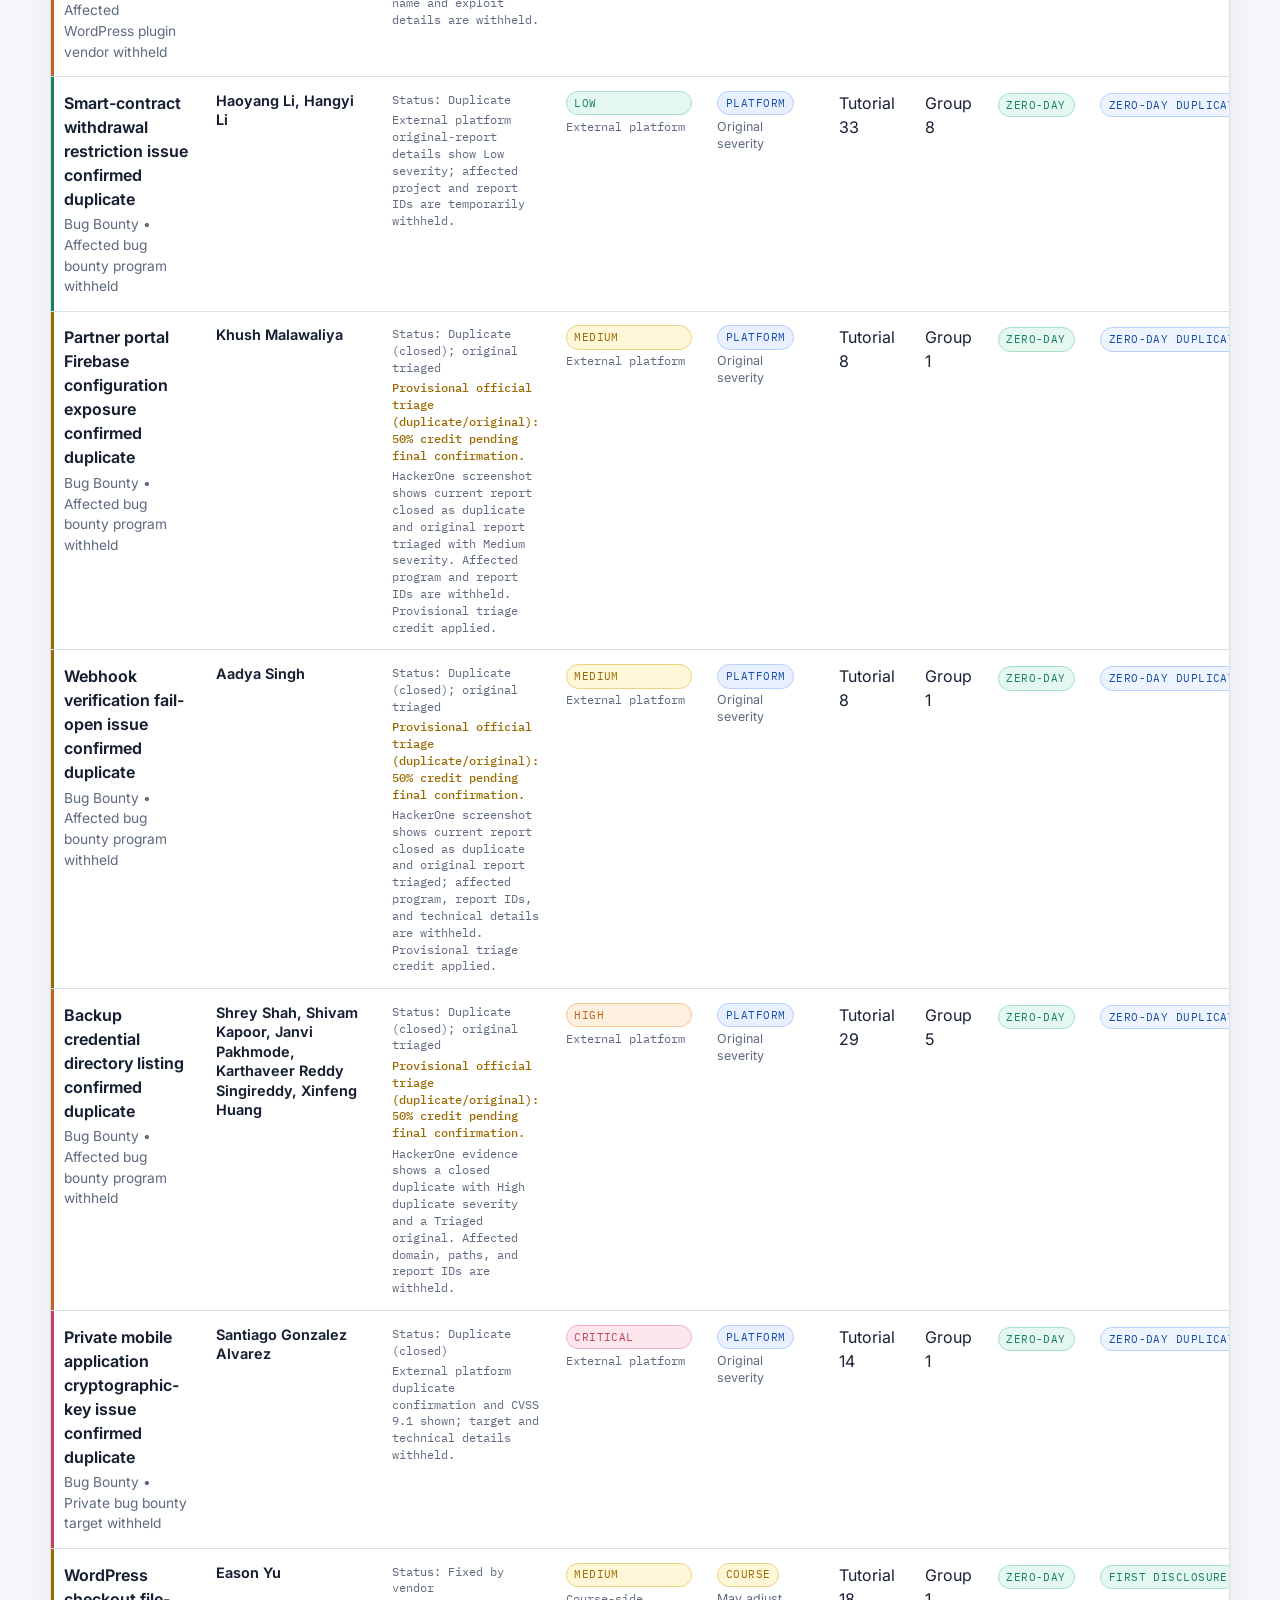
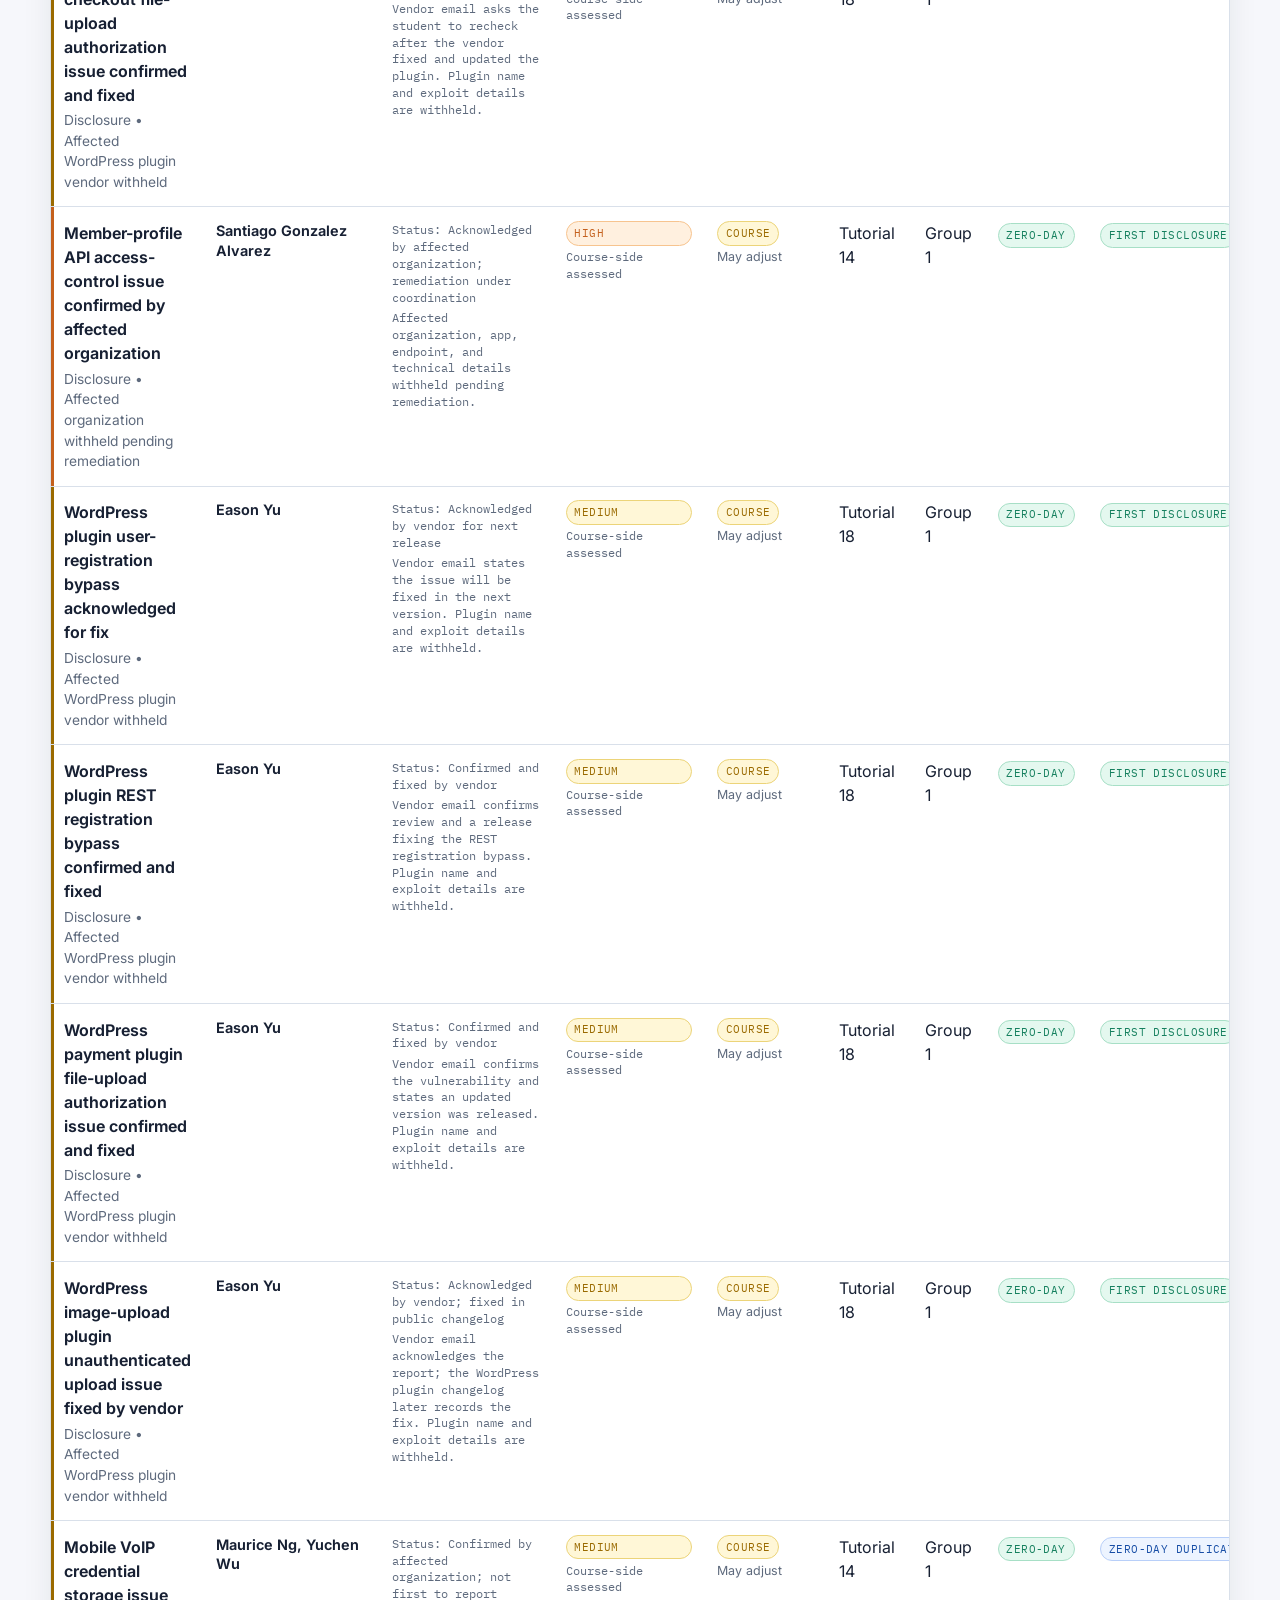
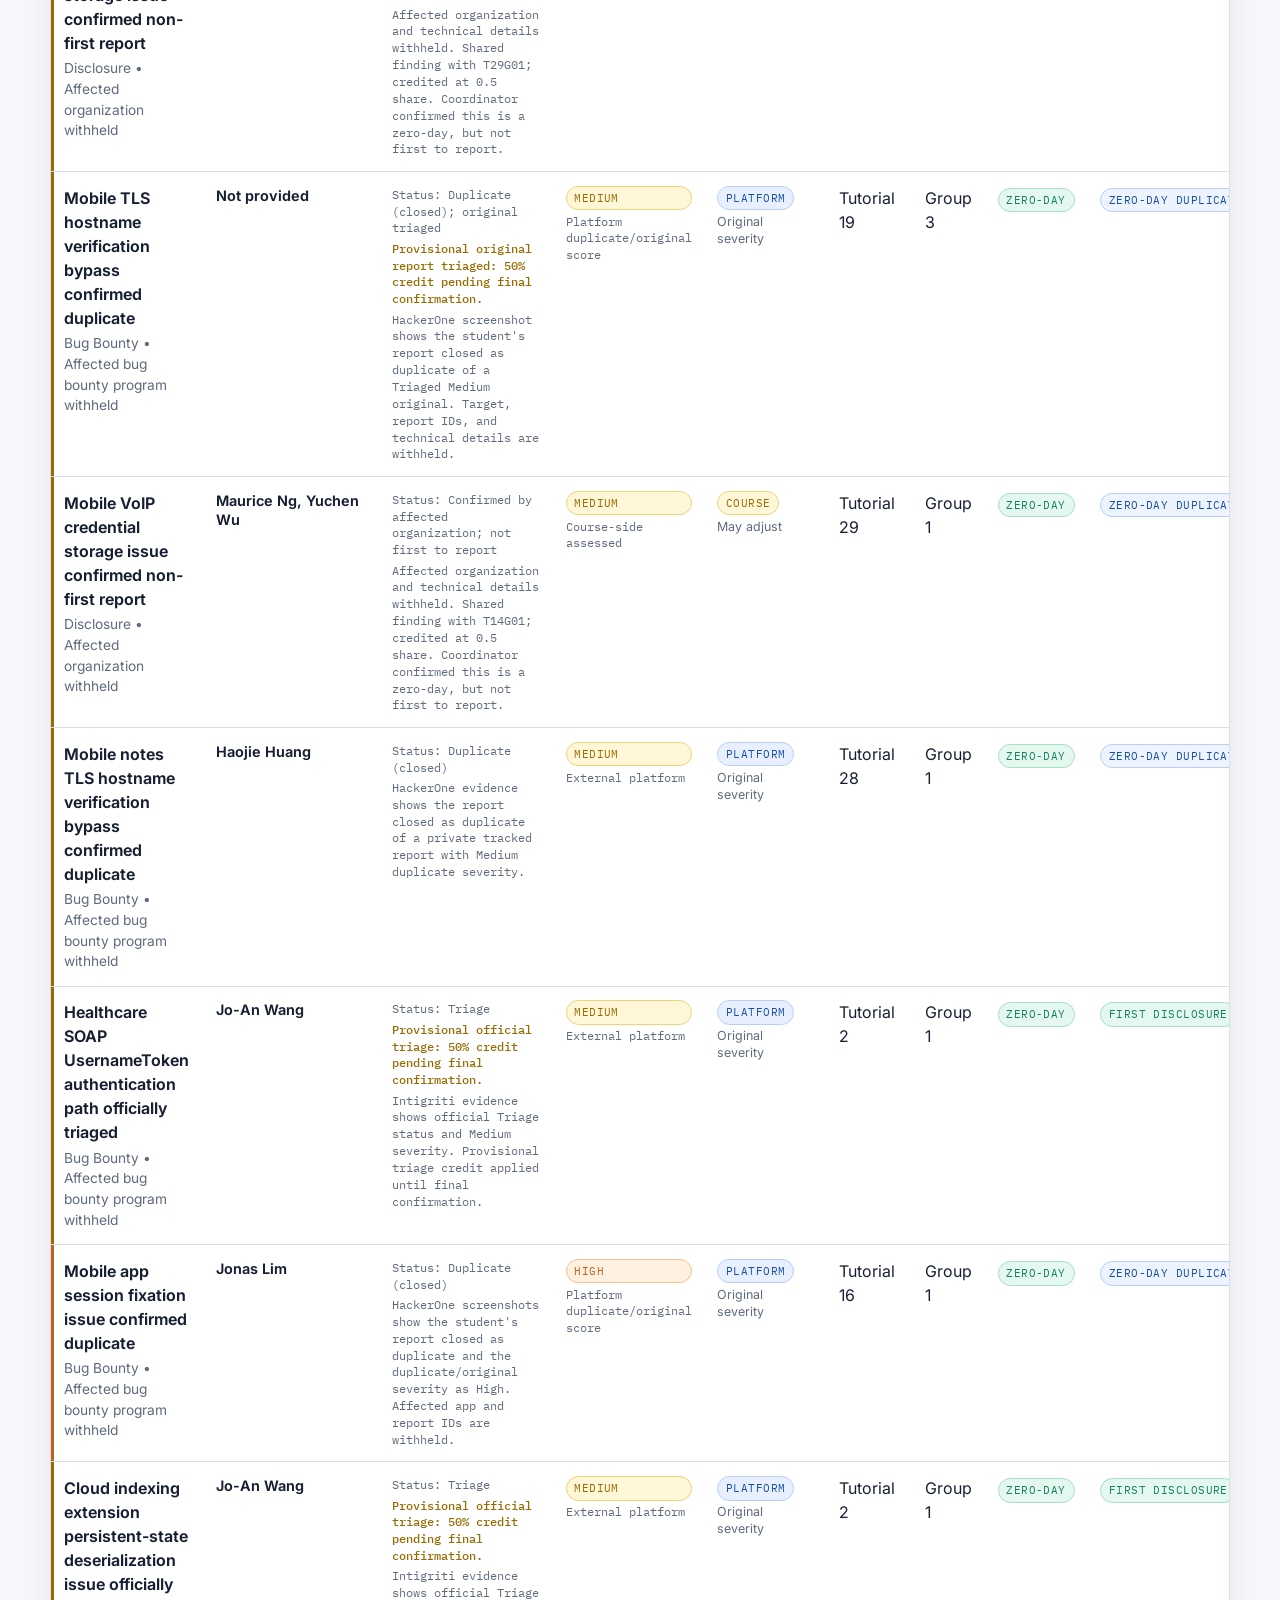
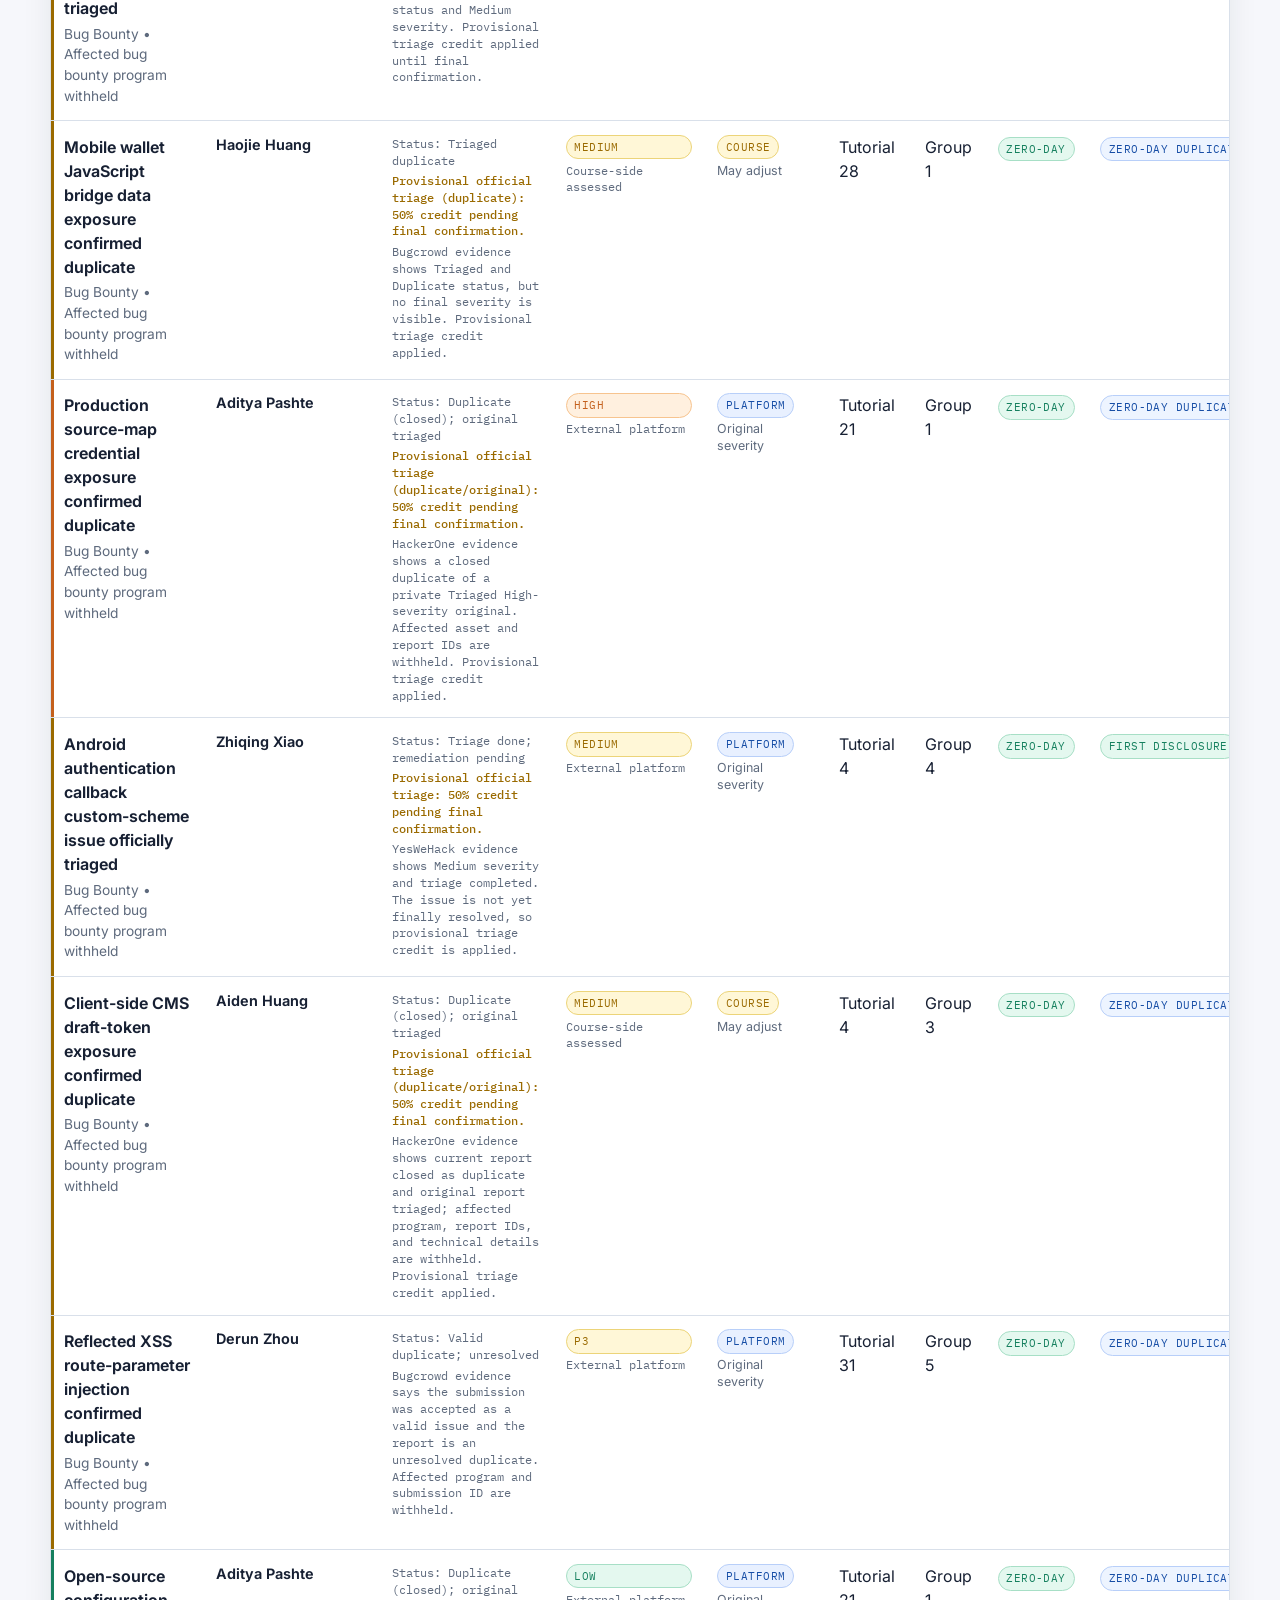
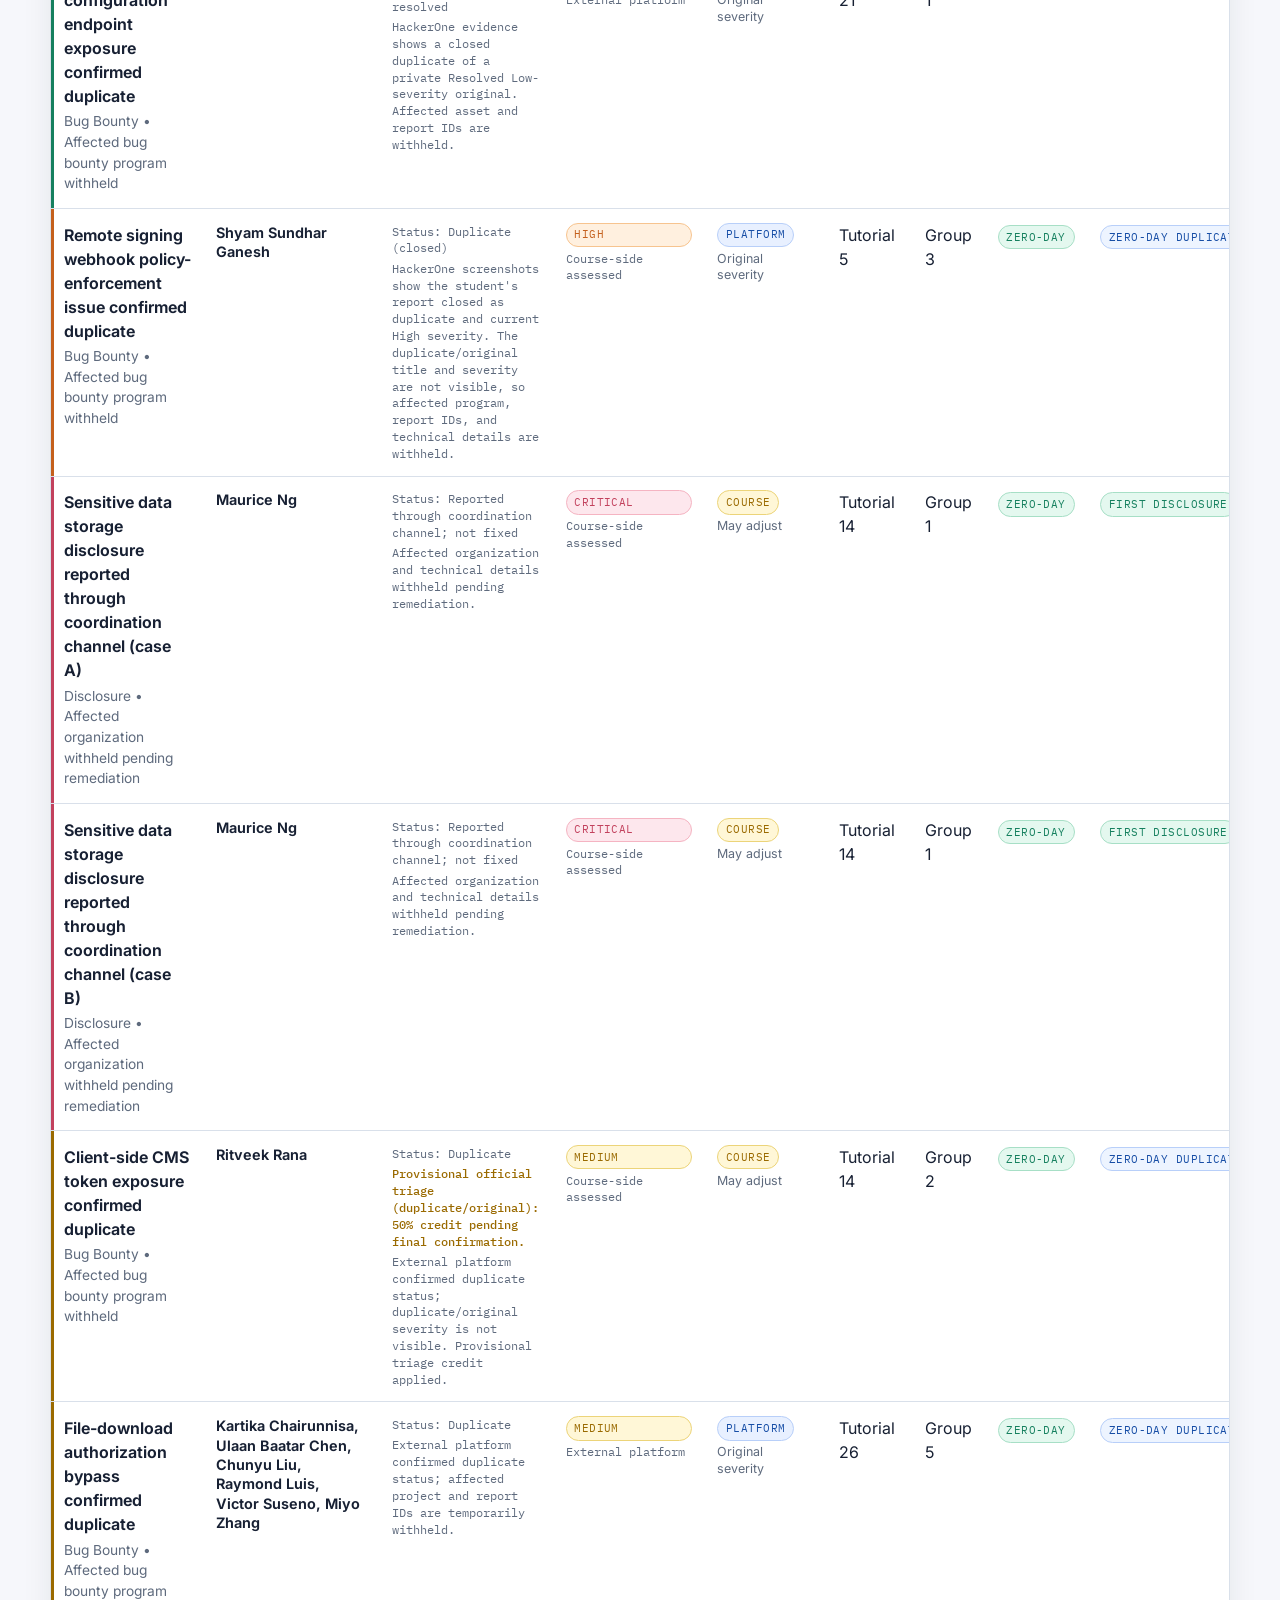
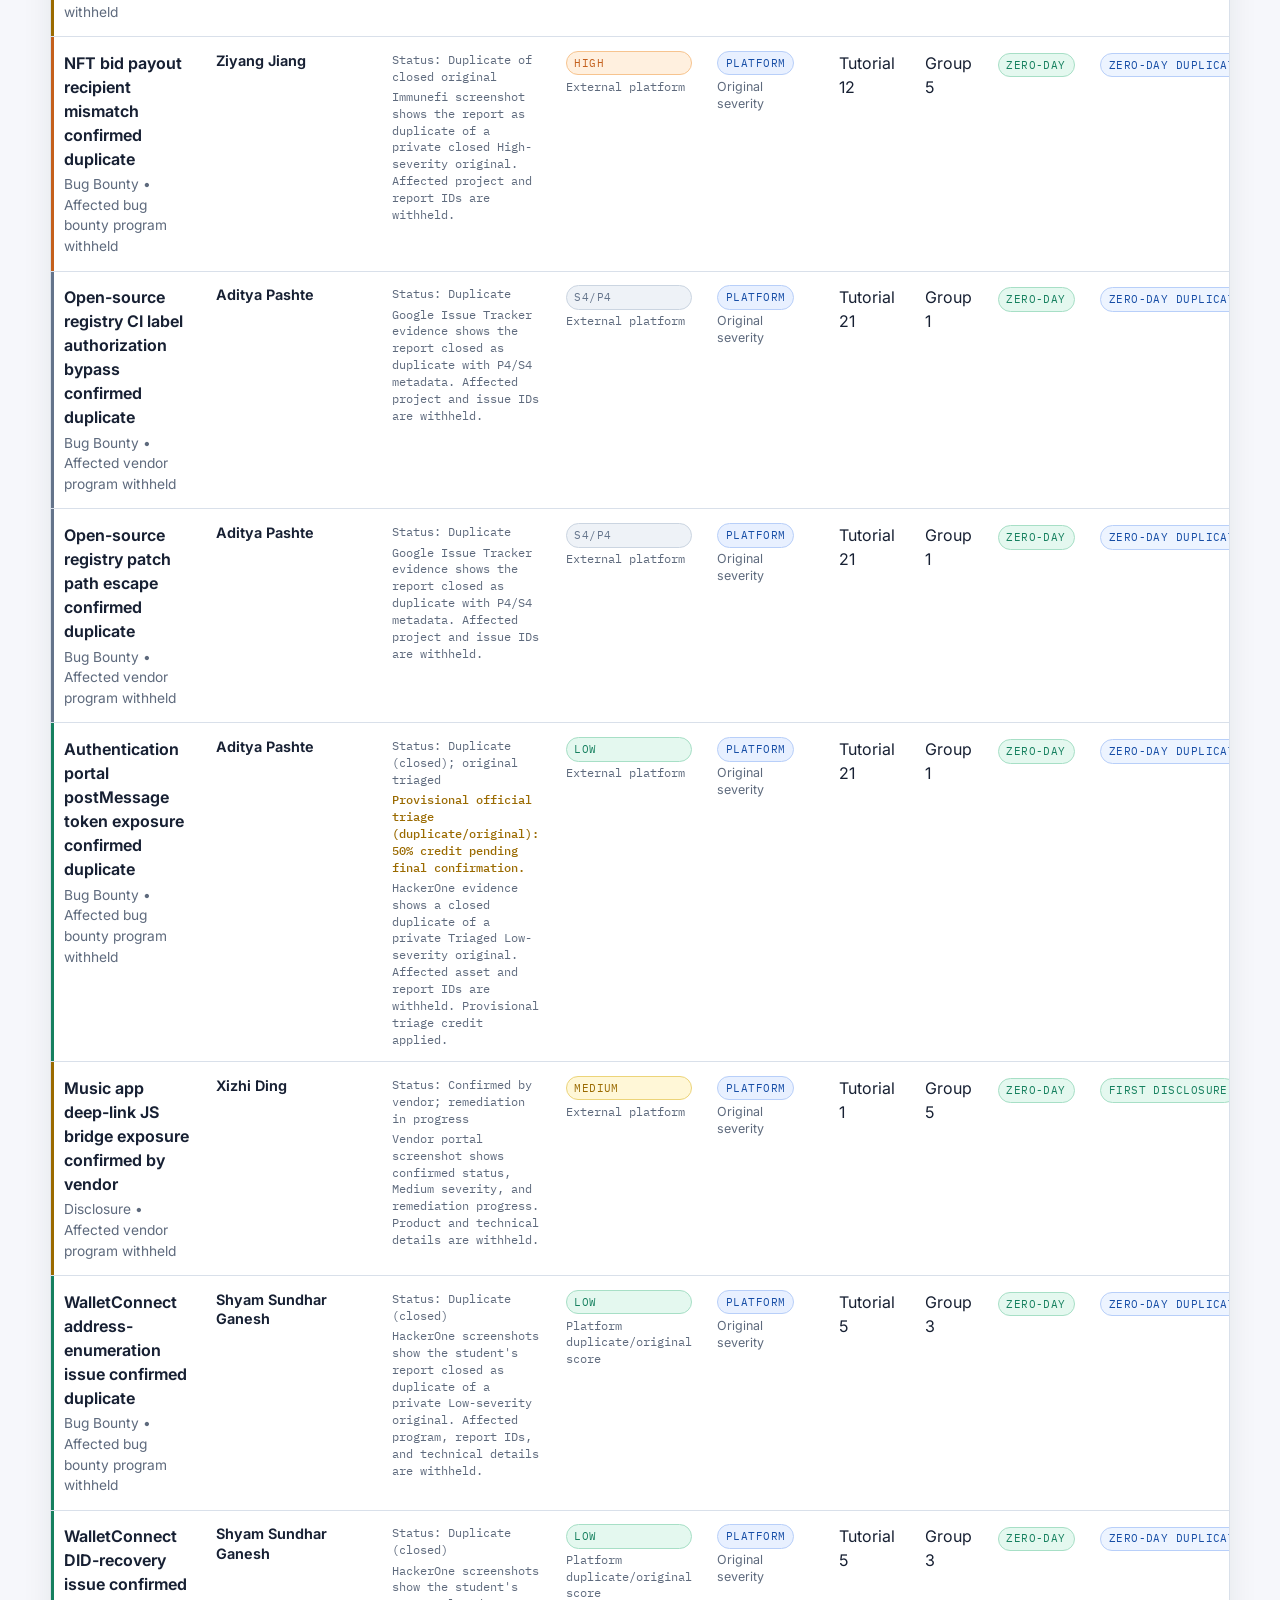
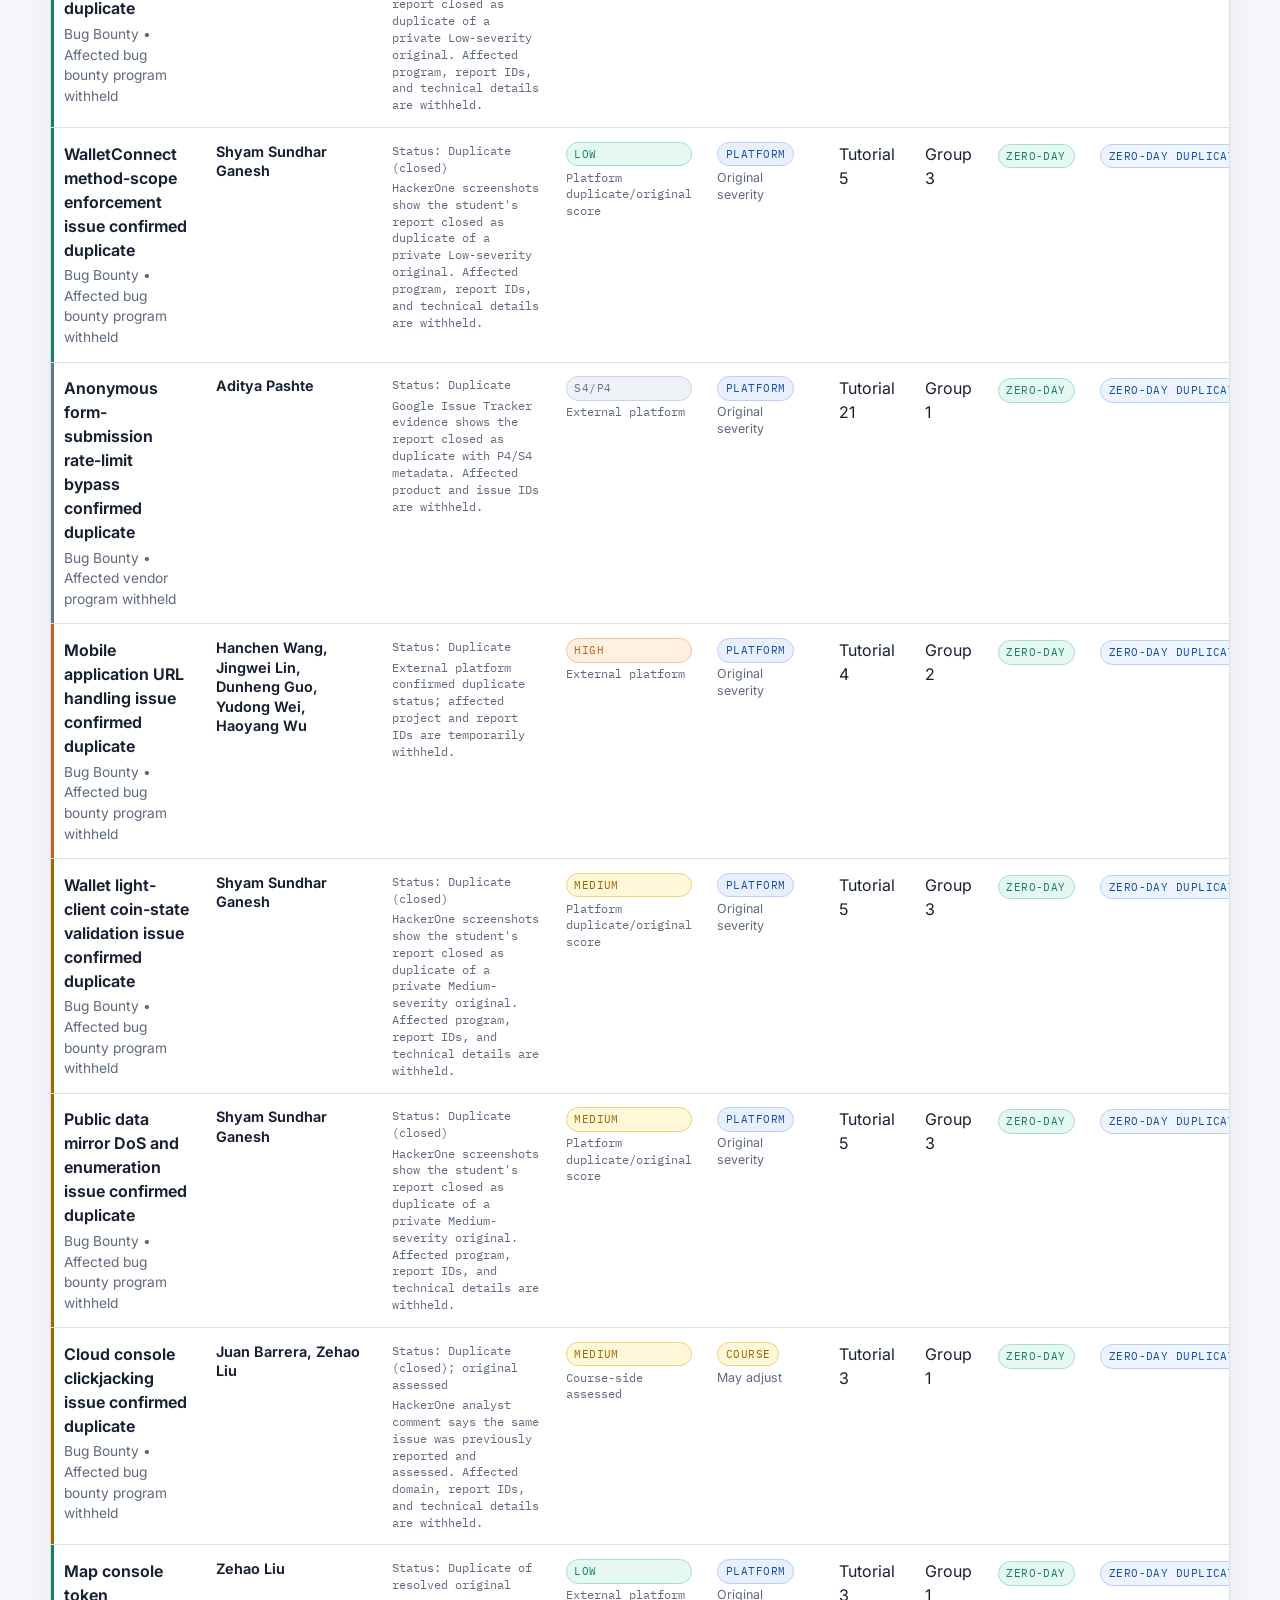
==== commit d27e556a: "Update leaderboard triage scoring and reports" ====
--- a/index.html
+++ b/index.html
@@ -32,6 +32,11 @@
           <span>Last updated <strong id="last-updated">-</strong></span>
           <span>Scores follow the Assignment 2 Part B finding rubric.</span>
         </div>
+        <div class="review-notice" role="note" aria-label="Review notice">
+          This leaderboard reflects the unit coordinator's best-effort judgment from available private and public
+          evidence. Some scoring calls are necessarily subjective and may change when vendor or platform evidence
+          changes.
+        </div>
       </div>
     </header>
 
@@ -41,9 +46,9 @@
           <h2>Bonus Rankings</h2>
           <p class="panel-caption">
             Top ten teams are shown for each ranking. The top three teams by highest credited rubric score and the top
-            three teams by credit-weighted validated finding count receive +10 bonus marks, capped at a total of 100.
-            If two groups jointly discovered one finding, each group receives a 0.5 share: score x 0.5 and finding count
-            x 0.5.
+            three teams by credit-weighted finding count receive +10 bonus marks, capped at a total of 100. Provisional
+            triaged entries count at 0.5 until final confirmation. If two groups jointly discovered one finding, each
+            group receives a 0.5 share: score x 0.5 and finding count x 0.5.
           </p>
         </div>
       </div>
@@ -69,14 +74,18 @@
           <h2>Vulnerability Records</h2>
           <p class="panel-caption">This leaderboard only lists validated zero-day vulnerabilities. Confirmed duplicates
             of non-public reports are included as zero-day. Originality is shown separately so first disclosures and
-            zero-day duplicates are not conflated. Project names and report identifiers are temporarily withheld.</p>
+            zero-day duplicates are not conflated. Officially triaged entries that are not finally confirmed are marked
+            with <span aria-label="asterisk">*</span> and receive 0.5 provisional credit. Project names and report
+            identifiers are temporarily withheld.</p>
           <div class="source-legend" aria-label="Score source legend">
             <span class="source-pill source-vendor">Platform</span>
             <span class="source-pill source-course">Course</span>
           </div>
-          <p class="panel-caption">Duplicate entries require a countable duplicate/original status such as Triaged,
-            Retesting, Resolved, or Closed. New, pending review, needs-more-info, or status-hidden duplicates are
-            withheld until confirmed.</p>
+          <p class="panel-caption">Duplicate entries require a countable duplicate/original status. Official platform or
+            vendor triage counts provisionally at 0.5 credit only when it is more than submission intake or generic
+            pending review. Retesting, Resolved, Closed, fixed, or otherwise finally confirmed entries count at full
+            credit. New, pending review, needs-more-info, under-review, Informative, Informational, or status-hidden
+            duplicates are withheld until confirmed.</p>
         </div>
         <div class="table-controls" role="tablist" aria-label="Originality table filter">
           <button class="filter-tab is-active" type="button" role="tab" aria-selected="true" data-filter="all">
--- a/styles.css
+++ b/styles.css
@@ -33,6 +33,7 @@
   background: var(--bg);
   font-family: "Inter", "Segoe UI", sans-serif;
   line-height: 1.5;
+  overflow-x: hidden;
 }
 
 a {
@@ -40,7 +41,8 @@
 }
 
 .page-shell {
-  width: min(1180px, calc(100% - 2rem));
+  width: calc(100% - 2rem);
+  max-width: 1180px;
   margin: 0 auto;
   padding: 1.25rem 0 3rem;
 }
@@ -108,6 +110,7 @@
 h1 {
   font-size: clamp(2rem, 5vw, 3.8rem);
   line-height: 1;
+  overflow-wrap: anywhere;
 }
 
 h2 {
@@ -120,6 +123,7 @@
   max-width: 68ch;
   color: var(--muted);
   font-size: 1.02rem;
+  overflow-wrap: anywhere;
 }
 
 .header-meta {
@@ -134,6 +138,18 @@
 .header-meta strong {
   color: var(--text);
   font-weight: 600;
+}
+
+.review-notice {
+  margin-top: 1rem;
+  border: 1px solid #ecd479;
+  border-radius: 8px;
+  background: #fff8df;
+  color: #6f4e00;
+  font-size: 0.92rem;
+  line-height: 1.45;
+  overflow-wrap: anywhere;
+  padding: 0.72rem 0.85rem;
 }
 
 .panel {
@@ -156,12 +172,14 @@
 .panel-title-stack {
   display: grid;
   gap: 0.35rem;
+  min-width: 0;
 }
 
 .panel-caption {
   margin: 0;
   color: var(--muted);
   font-size: 0.92rem;
+  overflow-wrap: anywhere;
 }
 
 .table-controls {
@@ -297,6 +315,20 @@
   font-size: 0.78rem;
 }
 
+.score-provisional {
+  width: fit-content;
+  border: 1px solid #ecd479;
+  border-radius: 999px;
+  background: #fff7d7;
+  color: var(--medium);
+  font-family: "IBM Plex Mono", monospace;
+  font-size: 0.68rem;
+  letter-spacing: 0.04em;
+  margin: 0;
+  padding: 0.12rem 0.42rem;
+  text-transform: uppercase;
+}
+
 .notes-stack {
   min-width: 148px;
   max-width: 220px;
@@ -333,6 +365,14 @@
   color: var(--muted);
   font-family: "IBM Plex Mono", monospace;
   font-size: 0.78rem;
+  line-height: 1.35;
+}
+
+.notes-provisional {
+  color: var(--medium);
+  font-family: "IBM Plex Mono", monospace;
+  font-size: 0.78rem;
+  font-weight: 500;
   line-height: 1.35;
 }
 
@@ -501,6 +541,7 @@
 }
 
 .ranking-card {
+  min-width: 0;
   border: 1px solid var(--line);
   border-radius: 8px;
   background: var(--surface-soft);
@@ -553,6 +594,7 @@
 .ranking-title,
 .ranking-detail {
   margin: 0;
+  overflow-wrap: anywhere;
 }
 
 .ranking-title {
@@ -569,6 +611,7 @@
 .ranking-students {
   font-family: "IBM Plex Mono", monospace;
   font-size: 0.78rem;
+  overflow-wrap: anywhere;
 }
 
 .scoring-panel .panel-head {
@@ -668,7 +711,7 @@
 
 @media (max-width: 820px) {
   .page-shell {
-    width: min(1180px, calc(100% - 1rem));
+    width: calc(100% - 1rem);
     padding-top: 0.9rem;
   }
 
@@ -694,6 +737,76 @@
 
   .ranking-grid {
     grid-template-columns: 1fr;
+  }
+}
+
+@media (max-width: 520px) {
+  .page-shell {
+    width: 100%;
+    padding: 0.9rem 0.5rem 2rem;
+  }
+
+  .top-nav {
+    min-width: 0;
+    max-width: 100%;
+  }
+
+  .nav-link {
+    flex: 0 1 auto;
+    max-width: 9.5rem;
+    overflow-wrap: anywhere;
+    text-align: center;
+  }
+
+  h1 {
+    max-width: calc(100vw - 1rem);
+    font-size: 1.85rem;
+    line-height: 1.08;
+    overflow-wrap: anywhere;
+    word-break: break-word;
+  }
+
+  .hero-copy,
+  .header-meta,
+  .review-notice,
+  .panel-caption {
+    max-width: calc(100vw - 2rem);
+    font-size: 0.9rem;
+  }
+
+  .header-copy,
+  .panel-title-stack {
+    width: 100%;
+    max-width: 100%;
+  }
+
+  .panel,
+  .panel-head,
+  .ranking-grid,
+  .ranking-card,
+  .ranking-list,
+  .ranking-item {
+    min-width: 0;
+  }
+
+  .panel-head,
+  .ranking-grid {
+    padding: 0.85rem;
+  }
+
+  .ranking-item {
+    grid-template-columns: minmax(1.9rem, auto) minmax(0, 1fr);
+    gap: 0.55rem;
+  }
+
+  .ranking-title,
+  .ranking-students,
+  .ranking-detail,
+  .students-main,
+  .notes-muted,
+  .notes-provisional,
+  .score-sub {
+    overflow-wrap: anywhere;
   }
 }
 
@@ -725,7 +838,7 @@
   tbody td {
     border-bottom: none;
     display: grid;
-    grid-template-columns: minmax(104px, 38%) 1fr;
+    grid-template-columns: minmax(88px, 34%) minmax(0, 1fr);
     gap: 0.7rem;
     padding: 0.38rem 0;
   }
@@ -756,3 +869,18 @@
     box-shadow: none;
   }
 }
+
+@media (max-width: 420px) {
+  tbody td {
+    grid-template-columns: 1fr;
+    gap: 0.22rem;
+  }
+
+  .notes-stack,
+  .students-stack,
+  .students-main,
+  .score-source-stack {
+    max-width: none;
+    min-width: 0;
+  }
+}
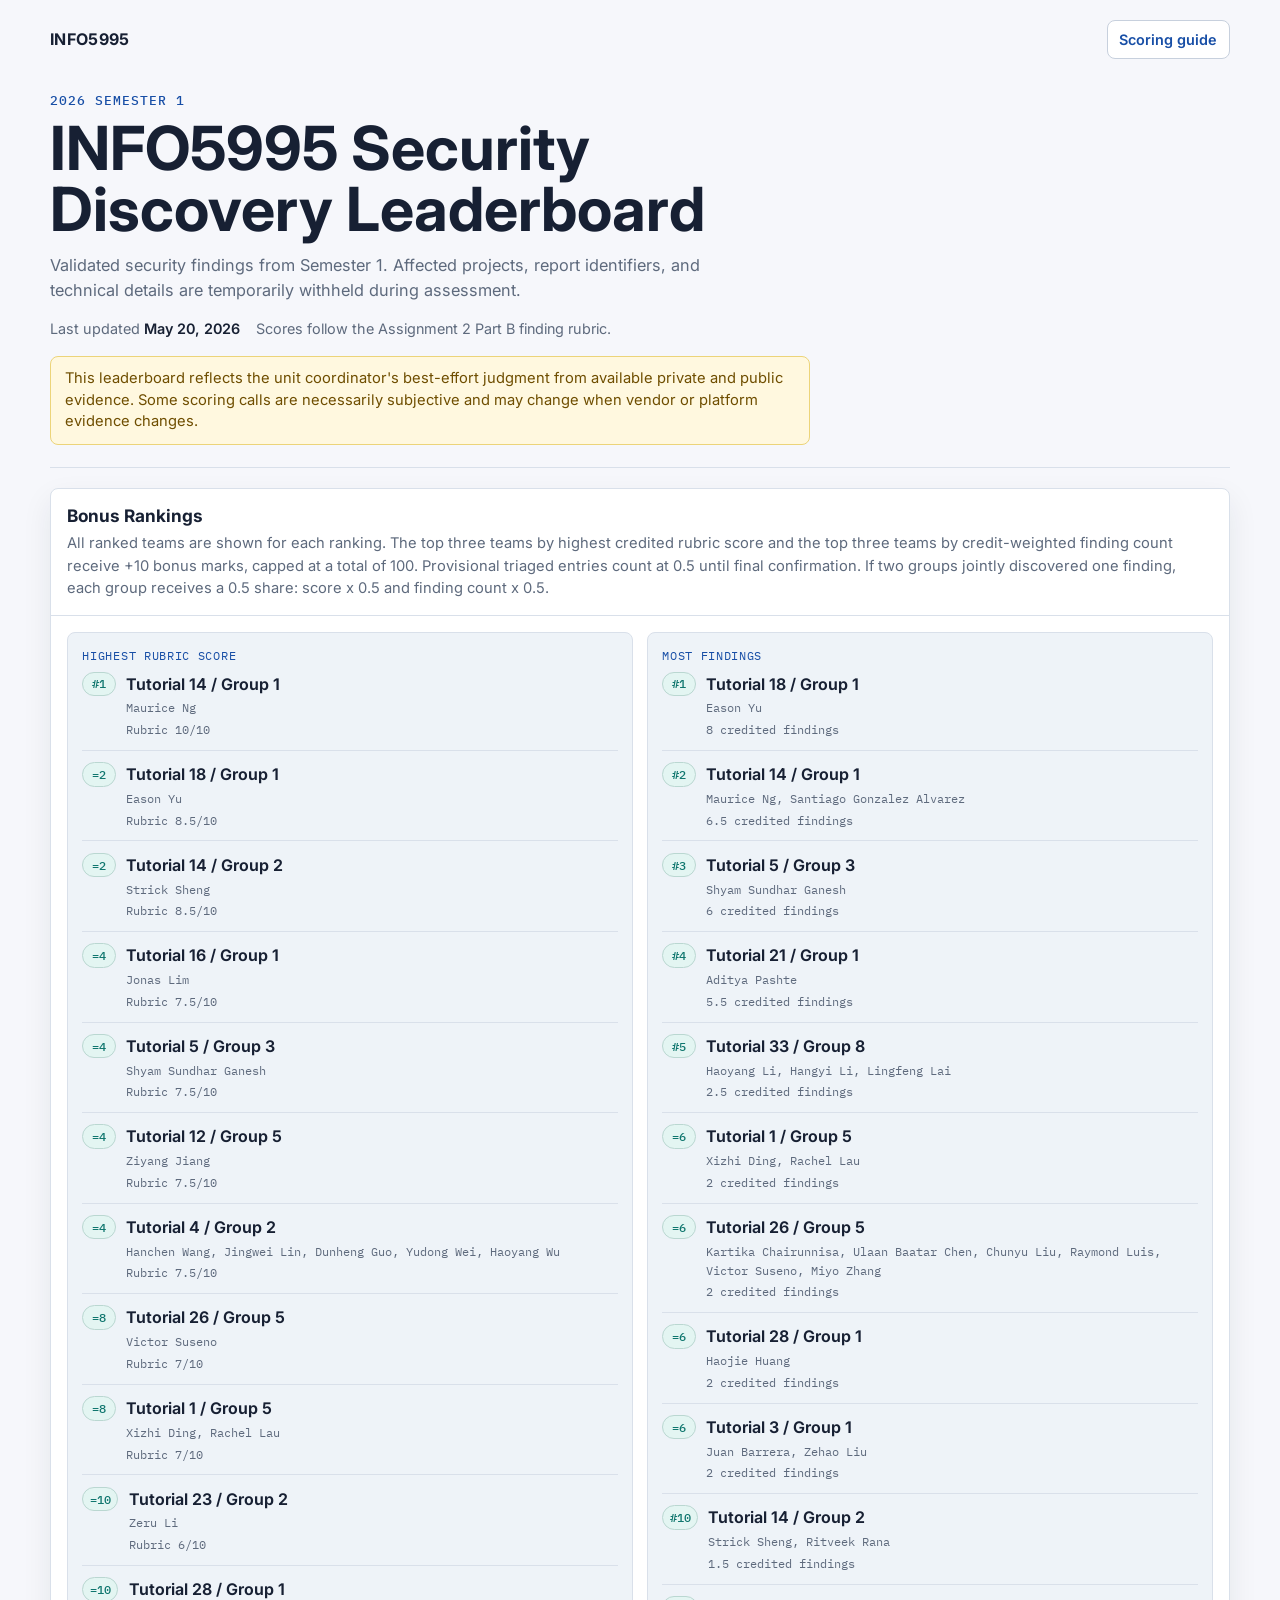
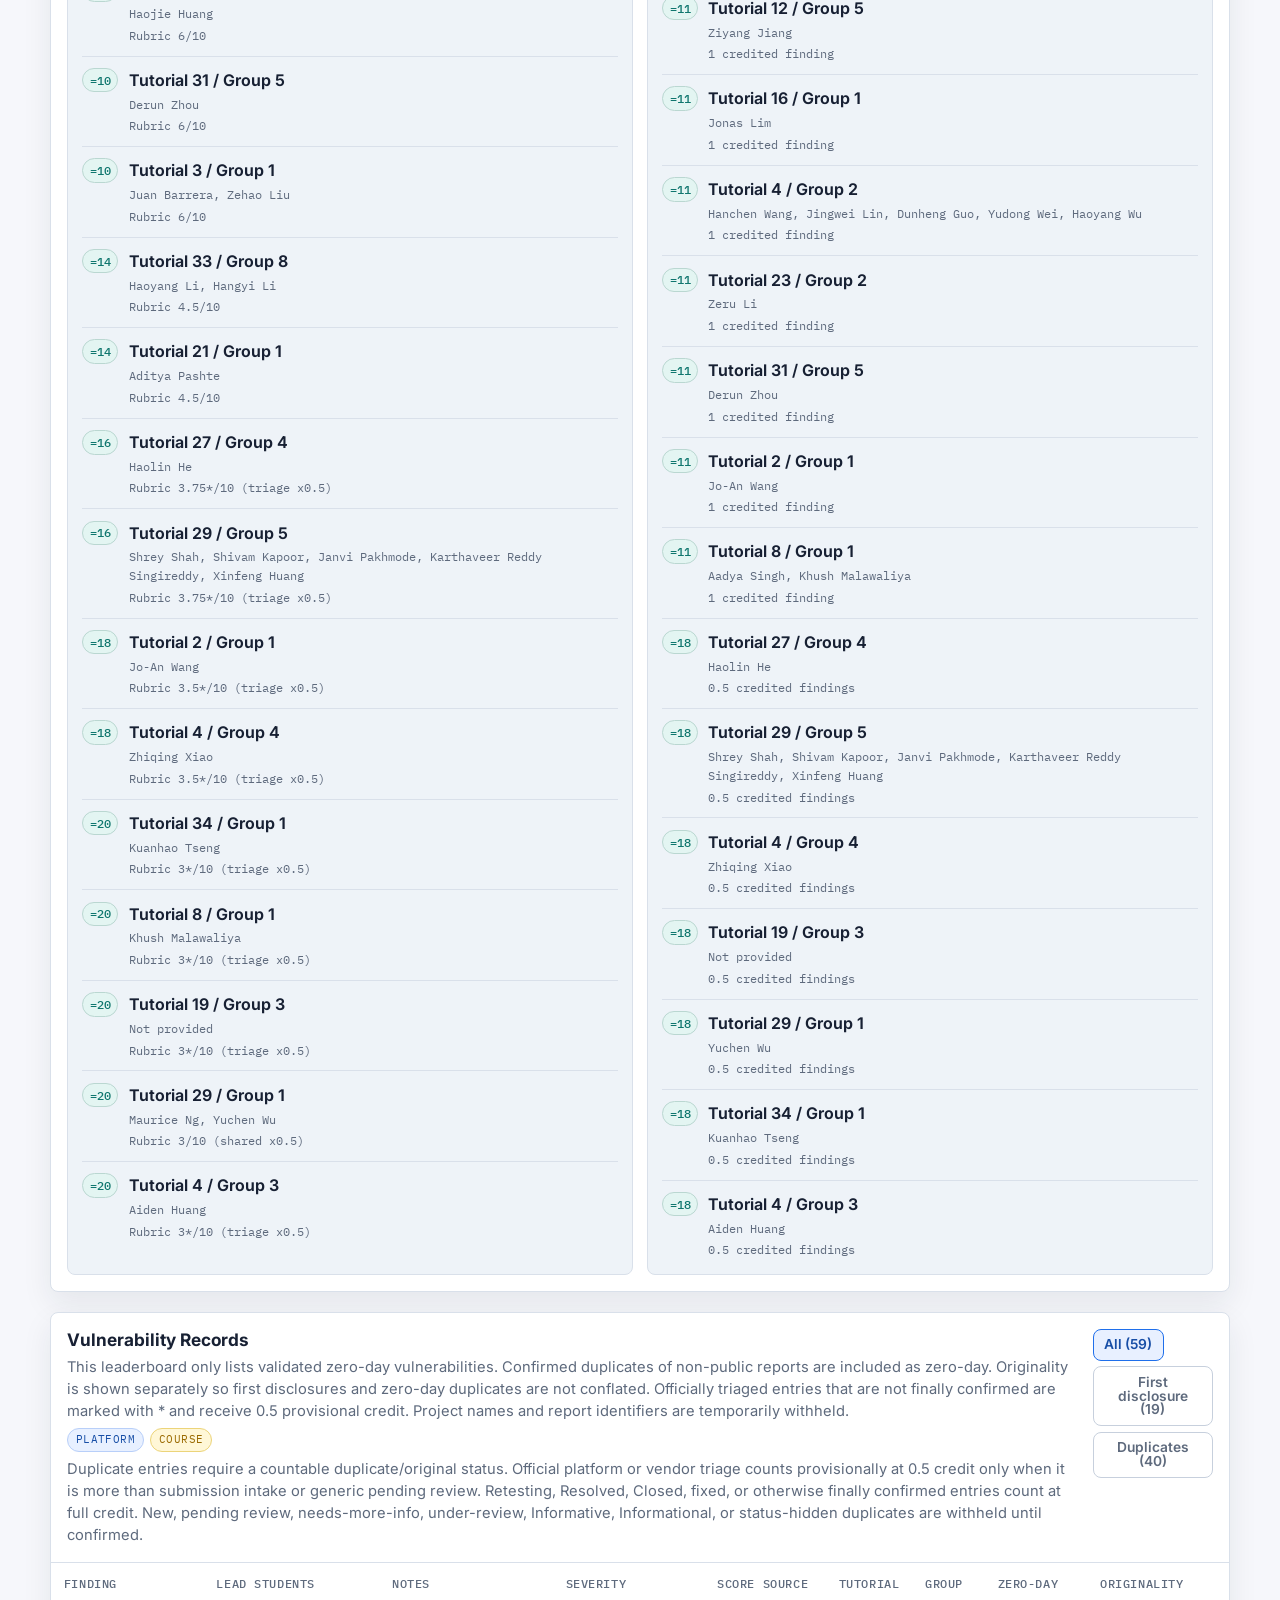
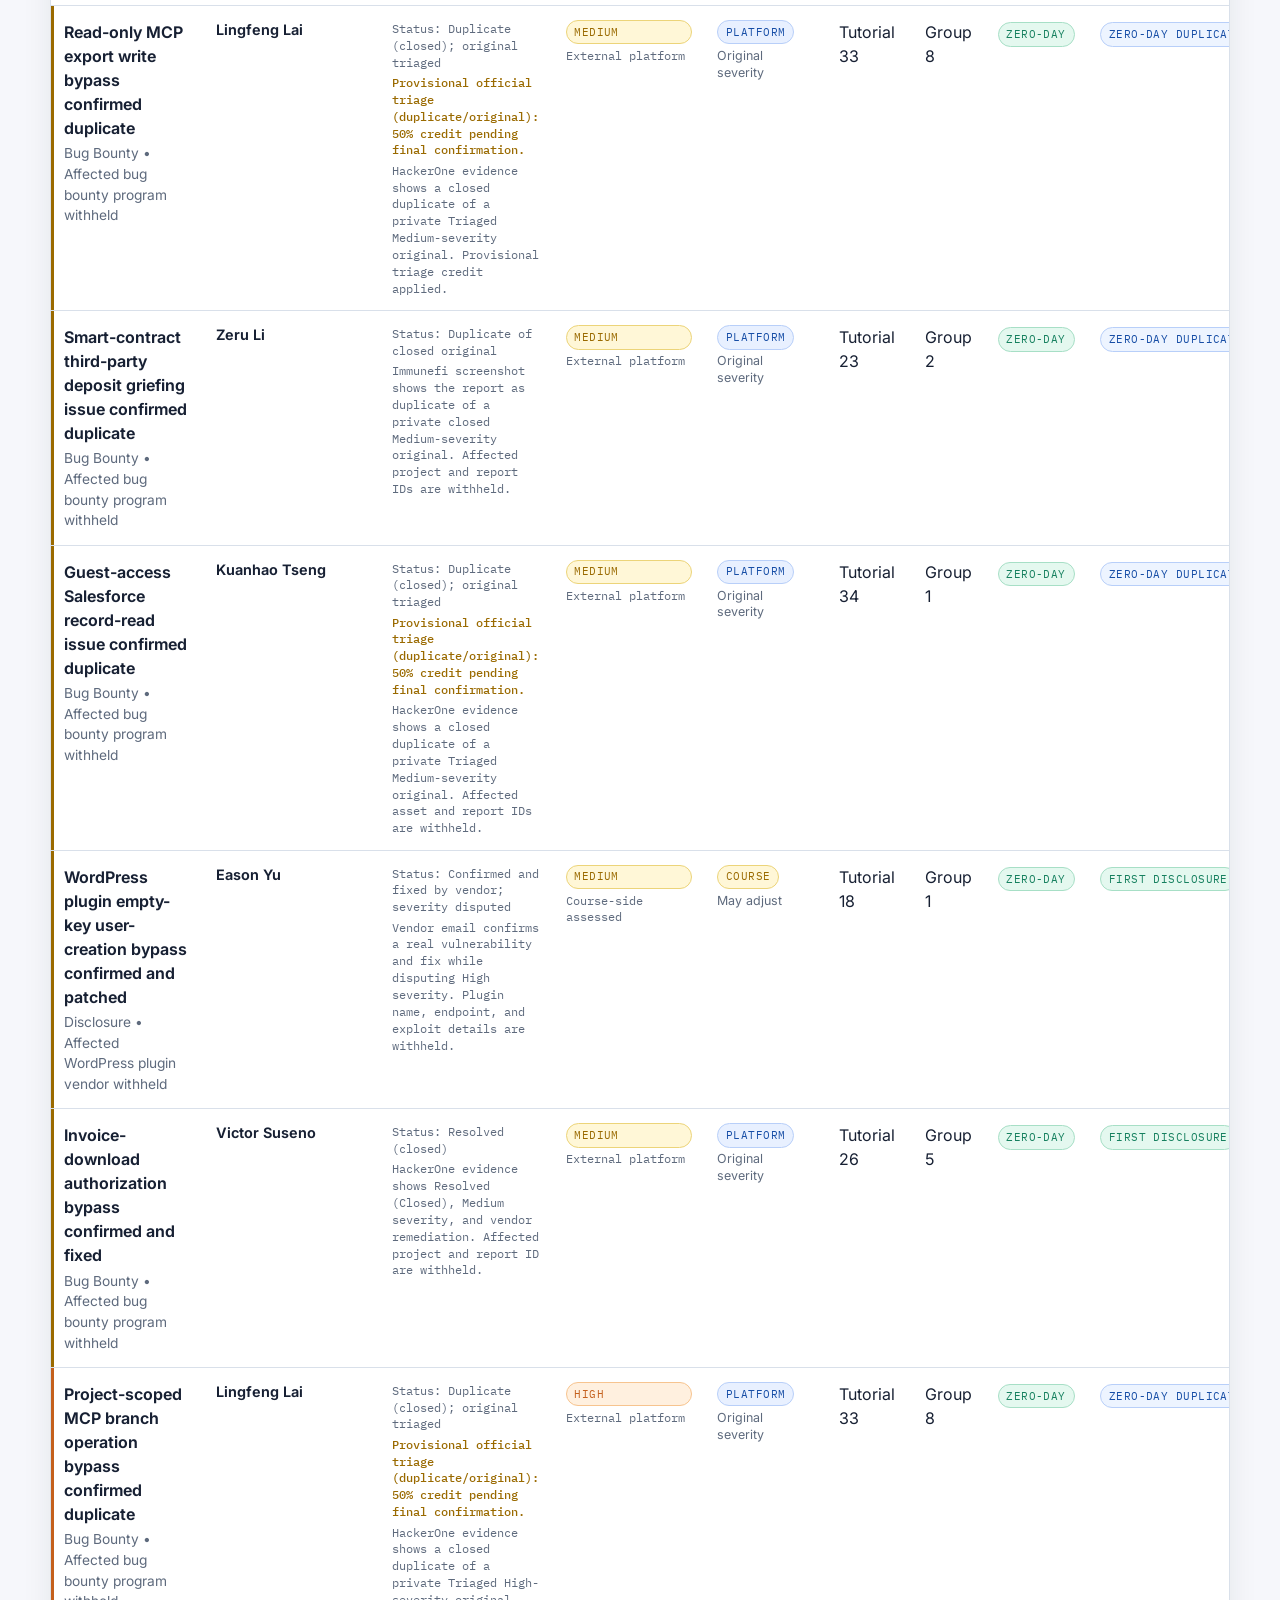
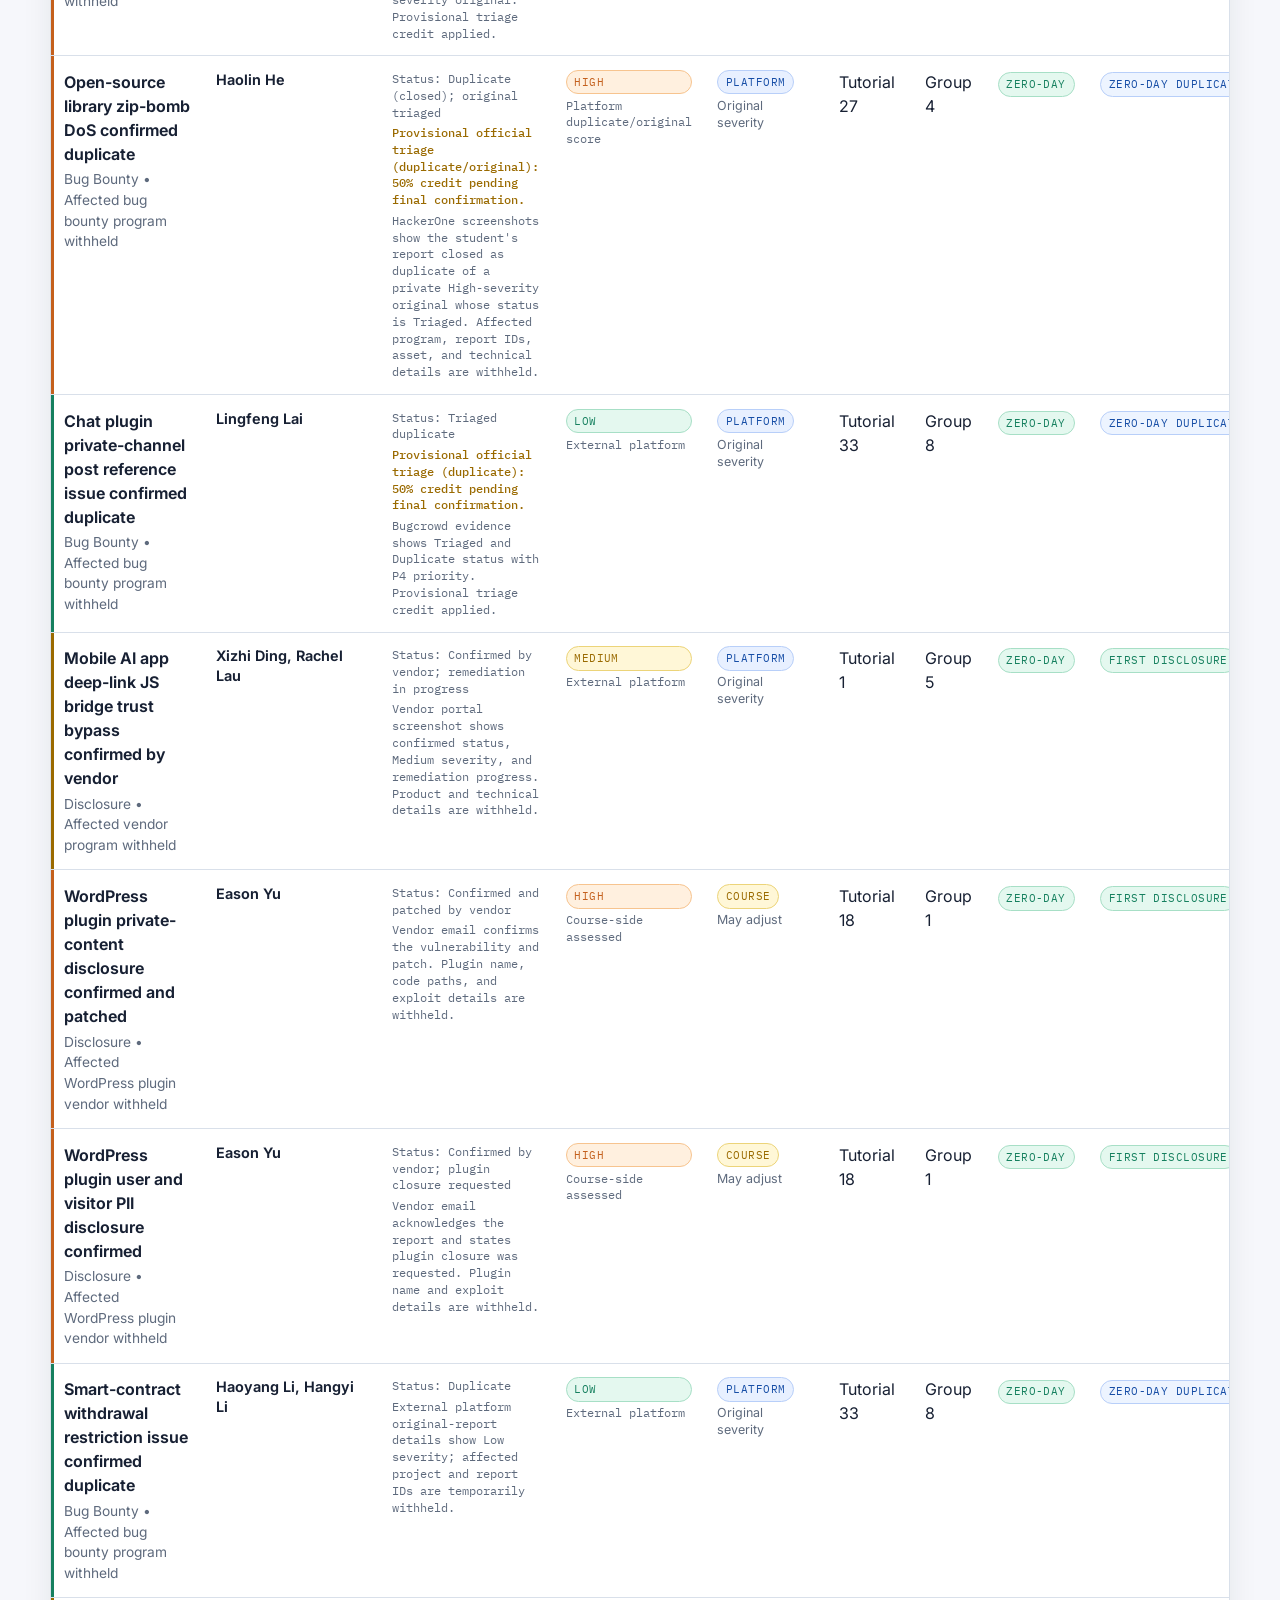
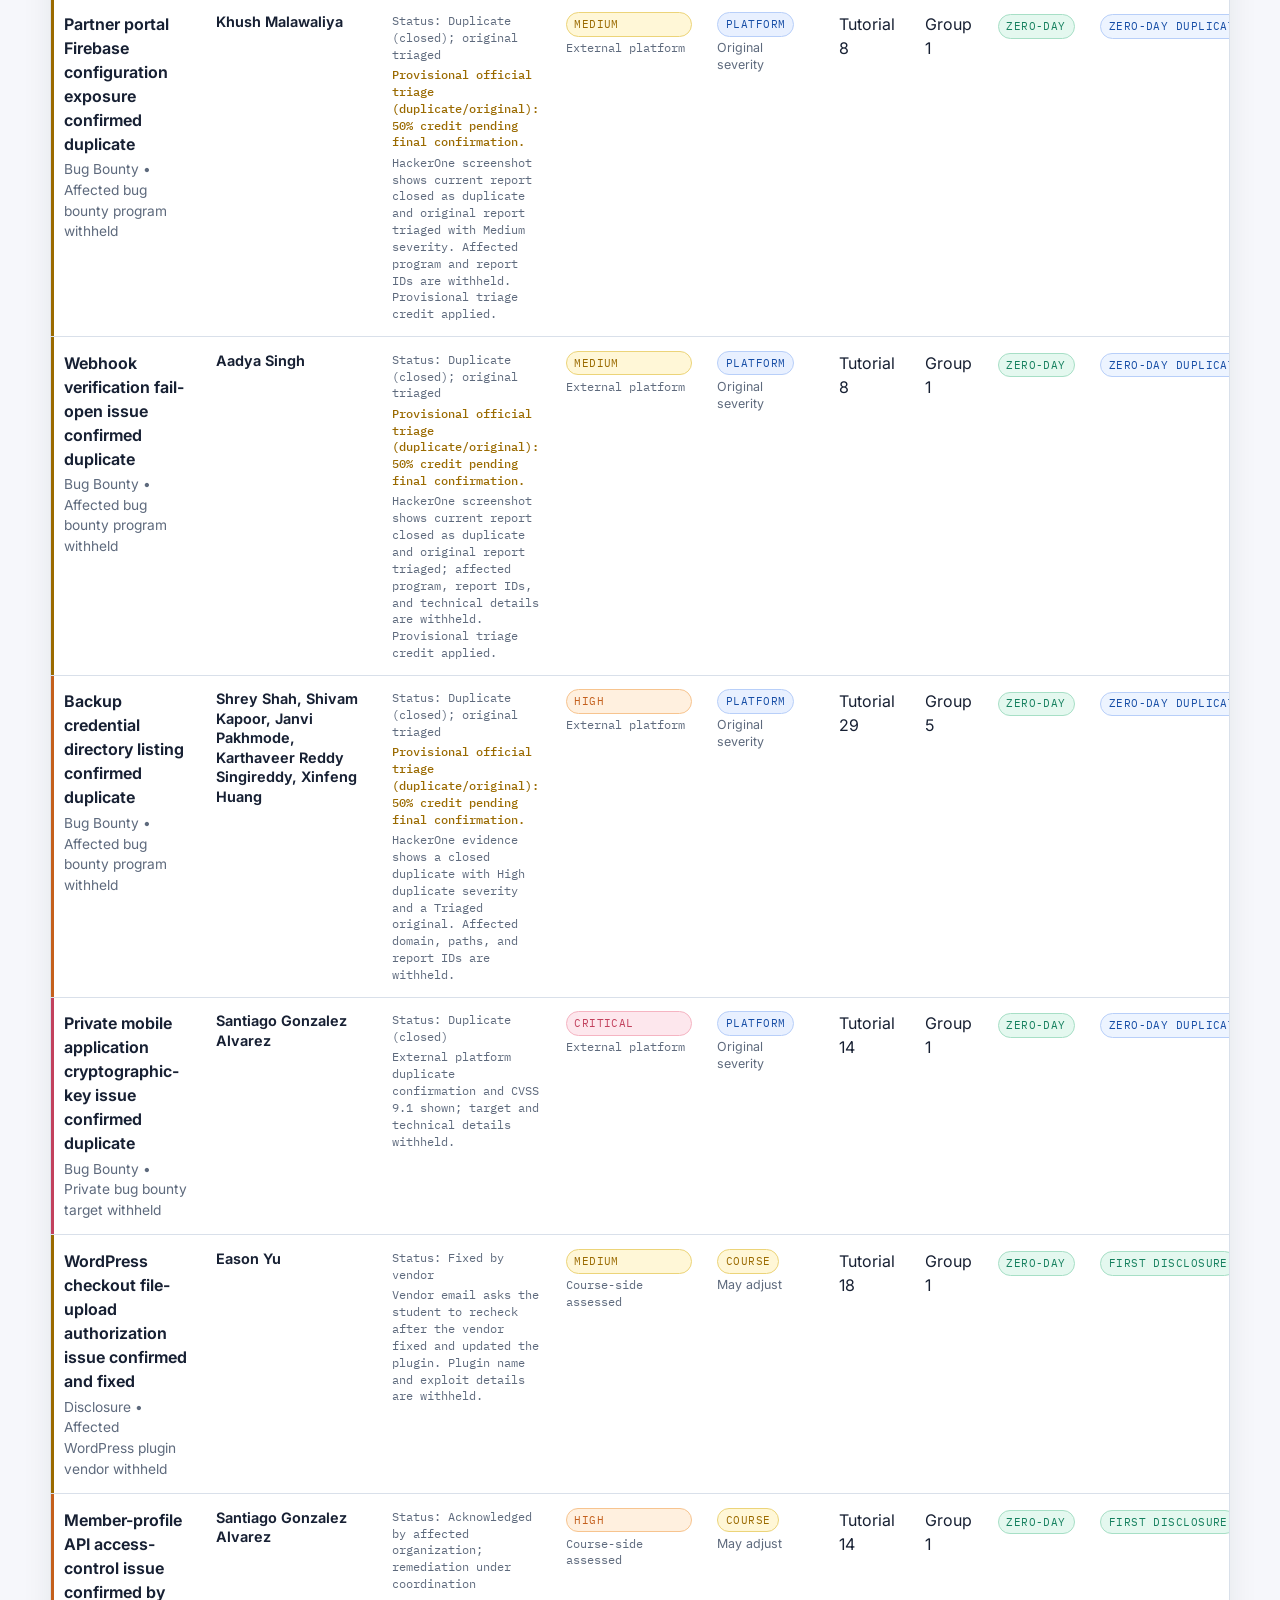
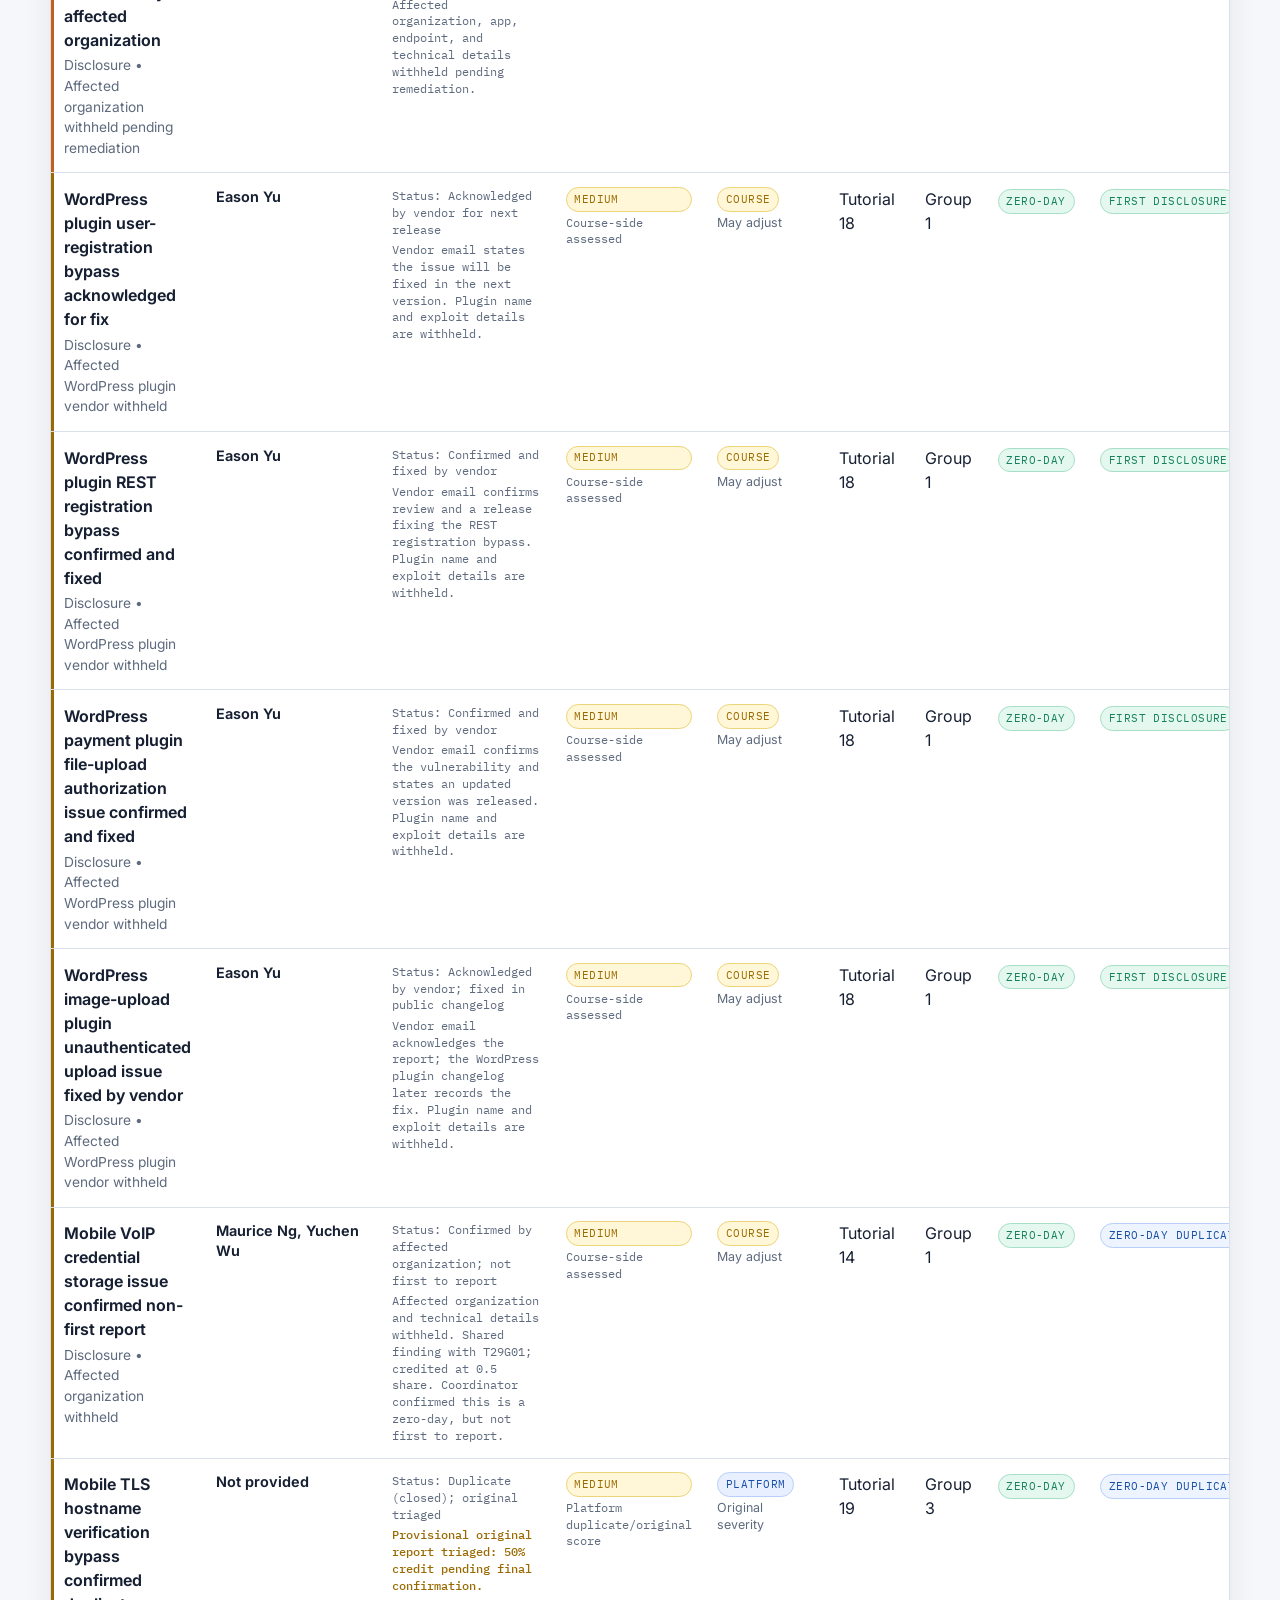
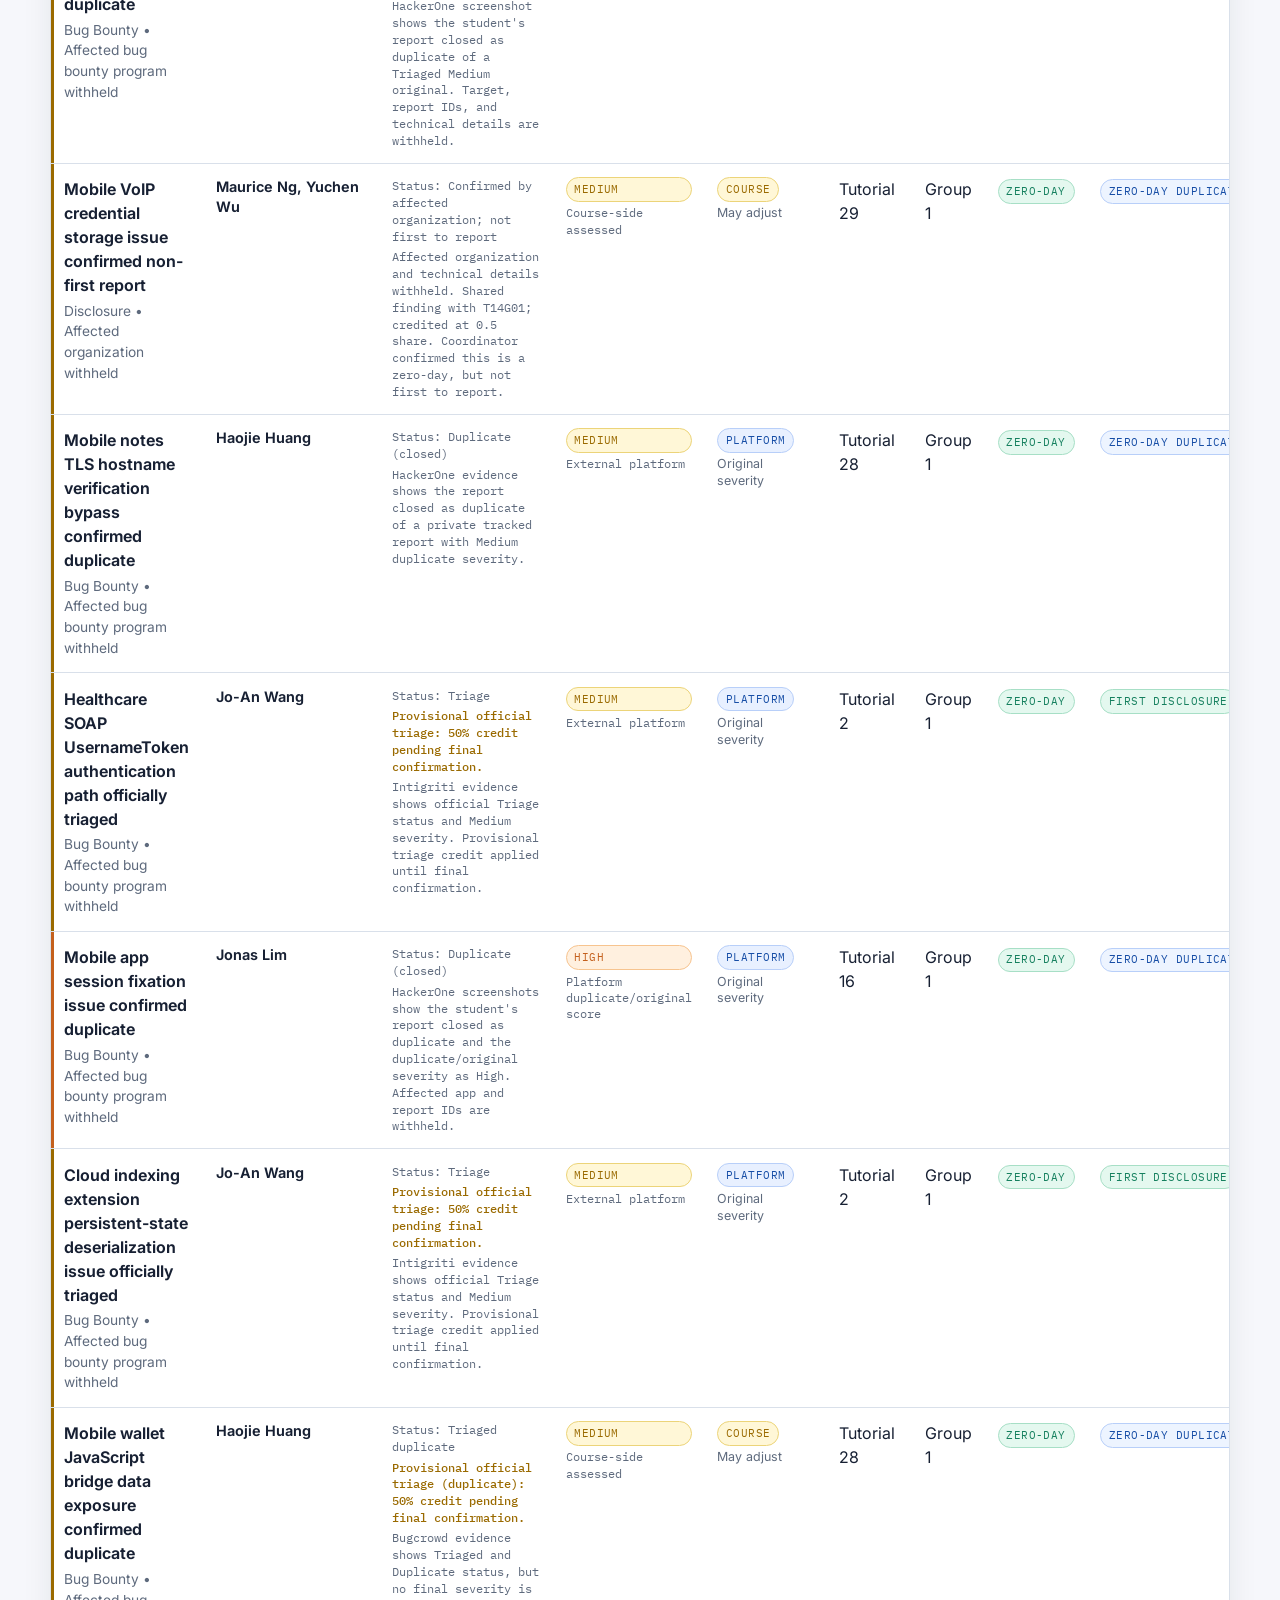
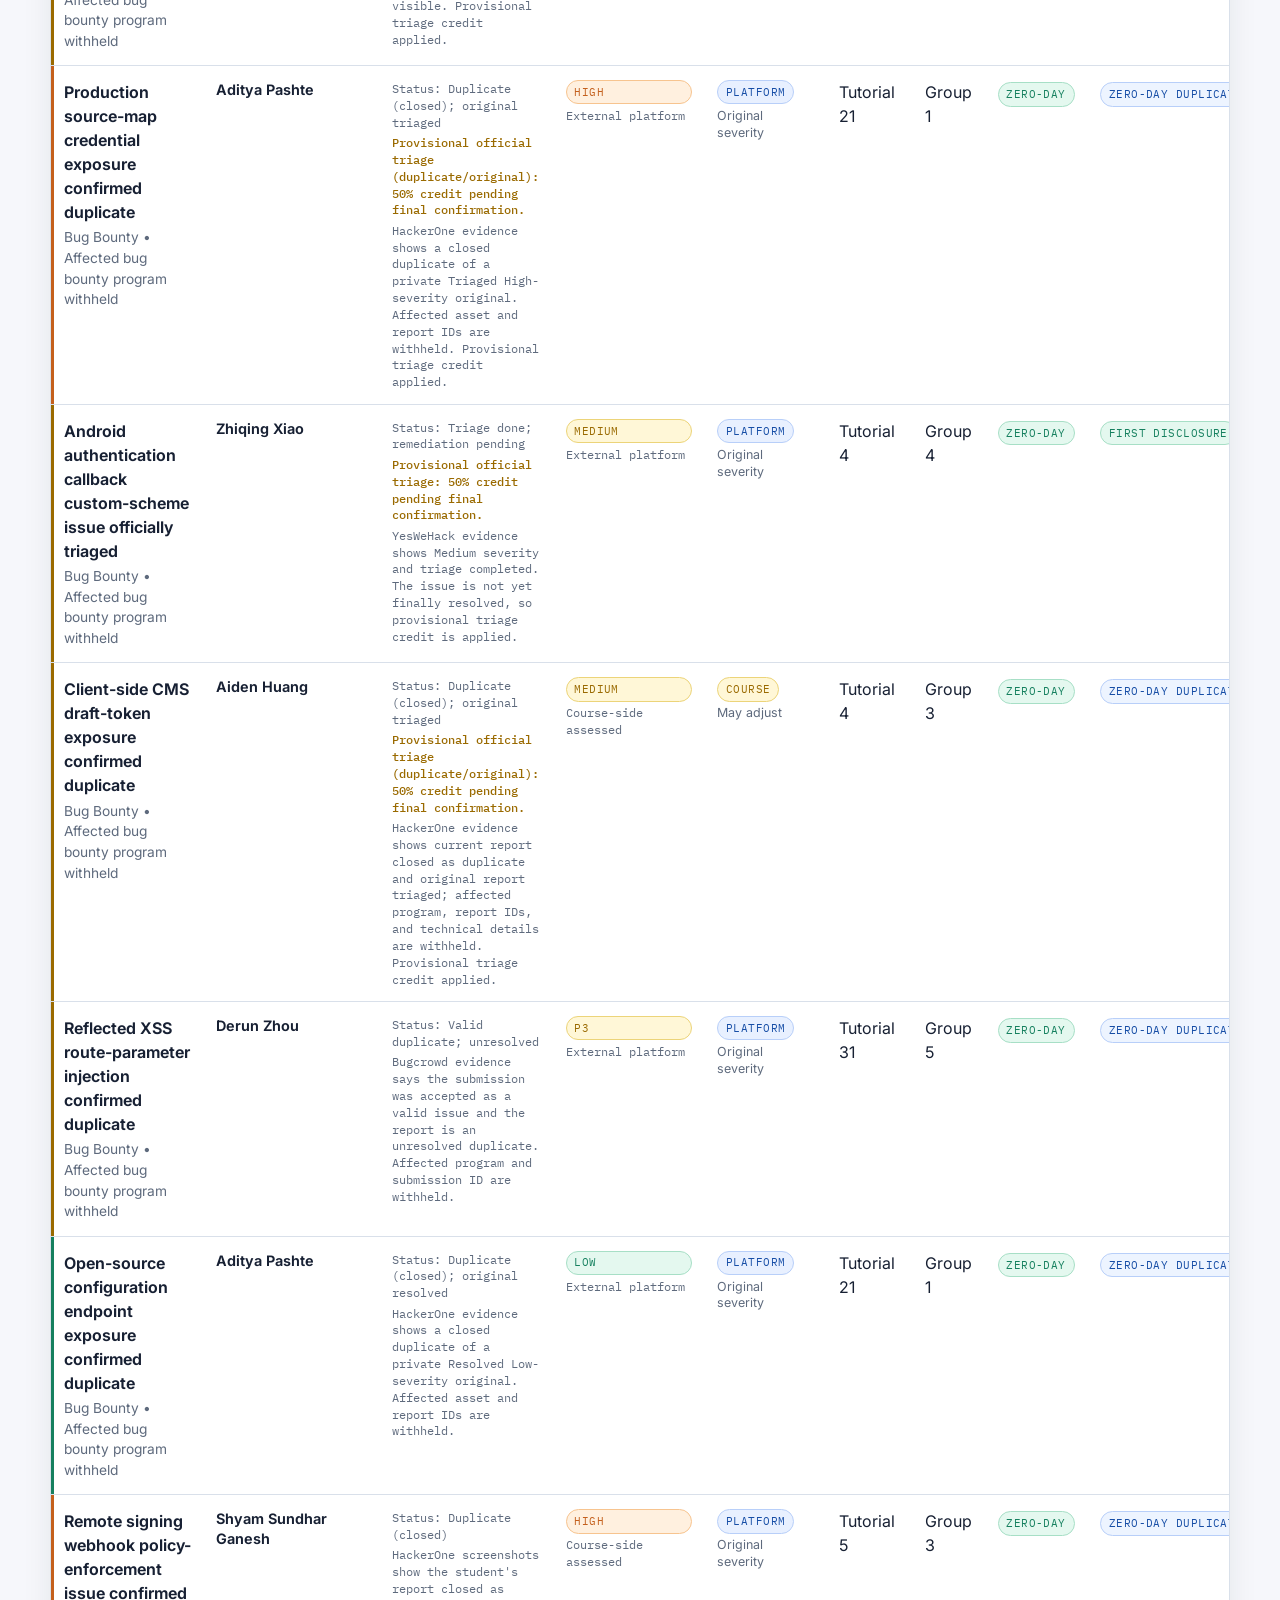
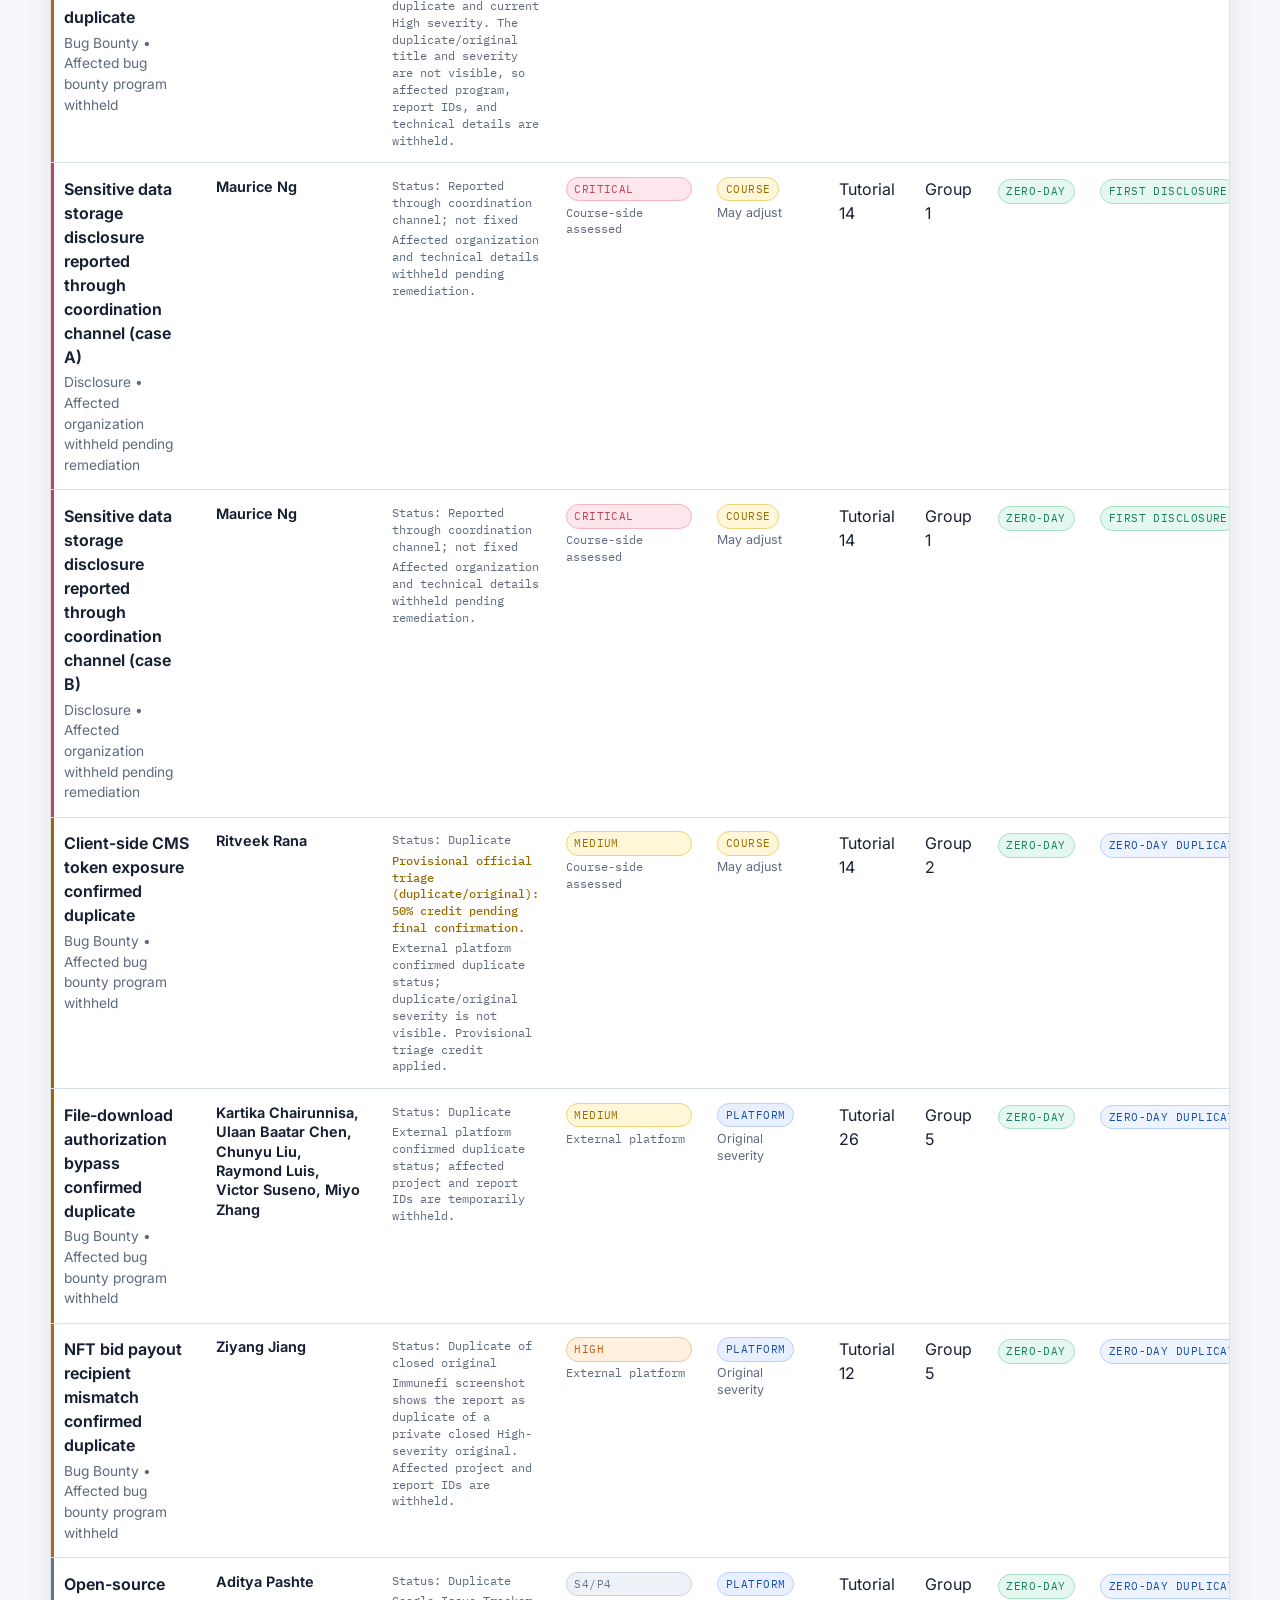
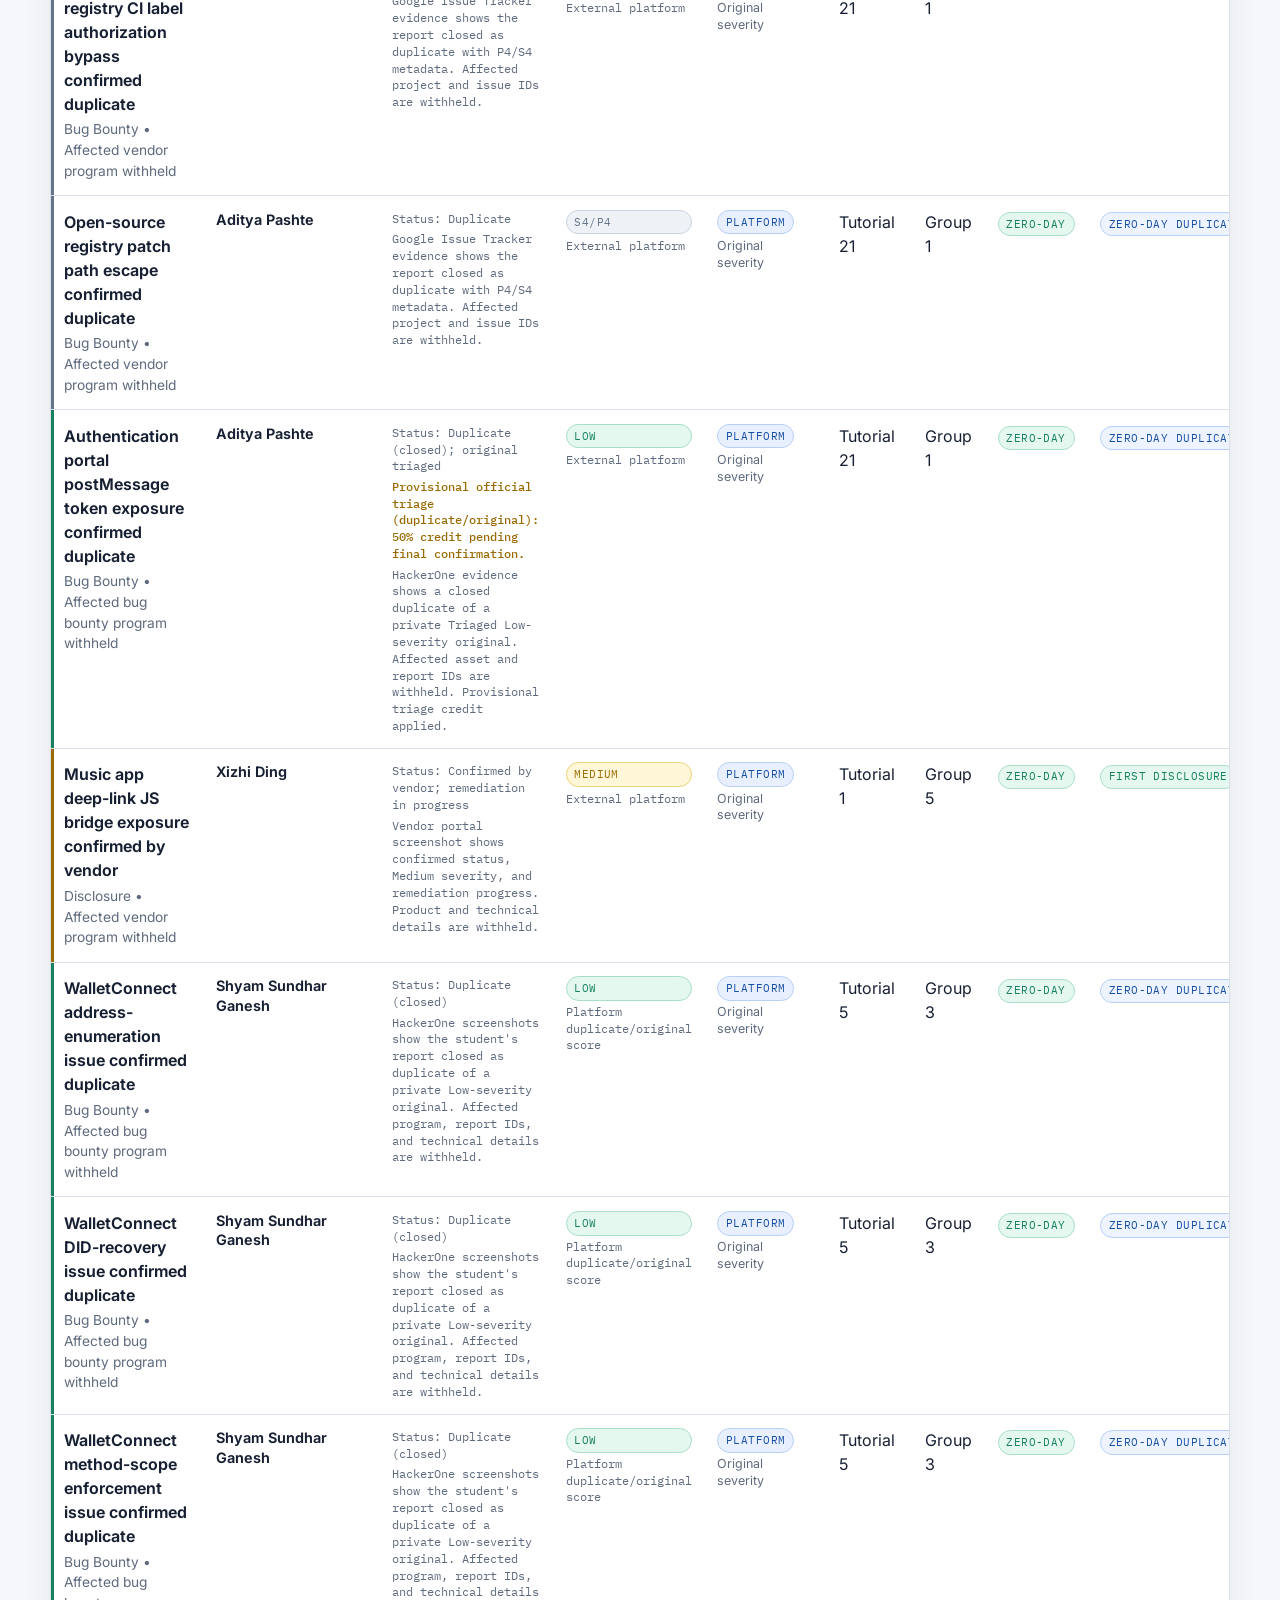
==== commit 5048fc63: "Show all ranked teams" ====
--- a/index.html
+++ b/index.html
@@ -45,8 +45,8 @@
         <div class="panel-title-stack">
           <h2>Bonus Rankings</h2>
           <p class="panel-caption">
-            Top ten teams are shown for each ranking. The top three teams by highest credited rubric score and the top
-            three teams by credit-weighted finding count receive +10 bonus marks, capped at a total of 100. Provisional
+            All ranked teams are shown for each ranking. The top three teams by highest credited rubric score and the
+            top three teams by credit-weighted finding count receive +10 bonus marks, capped at a total of 100. Provisional
             triaged entries count at 0.5 until final confirmation. If two groups jointly discovered one finding, each
             group receives a 0.5 share: score x 0.5 and finding count x 0.5.
           </p>
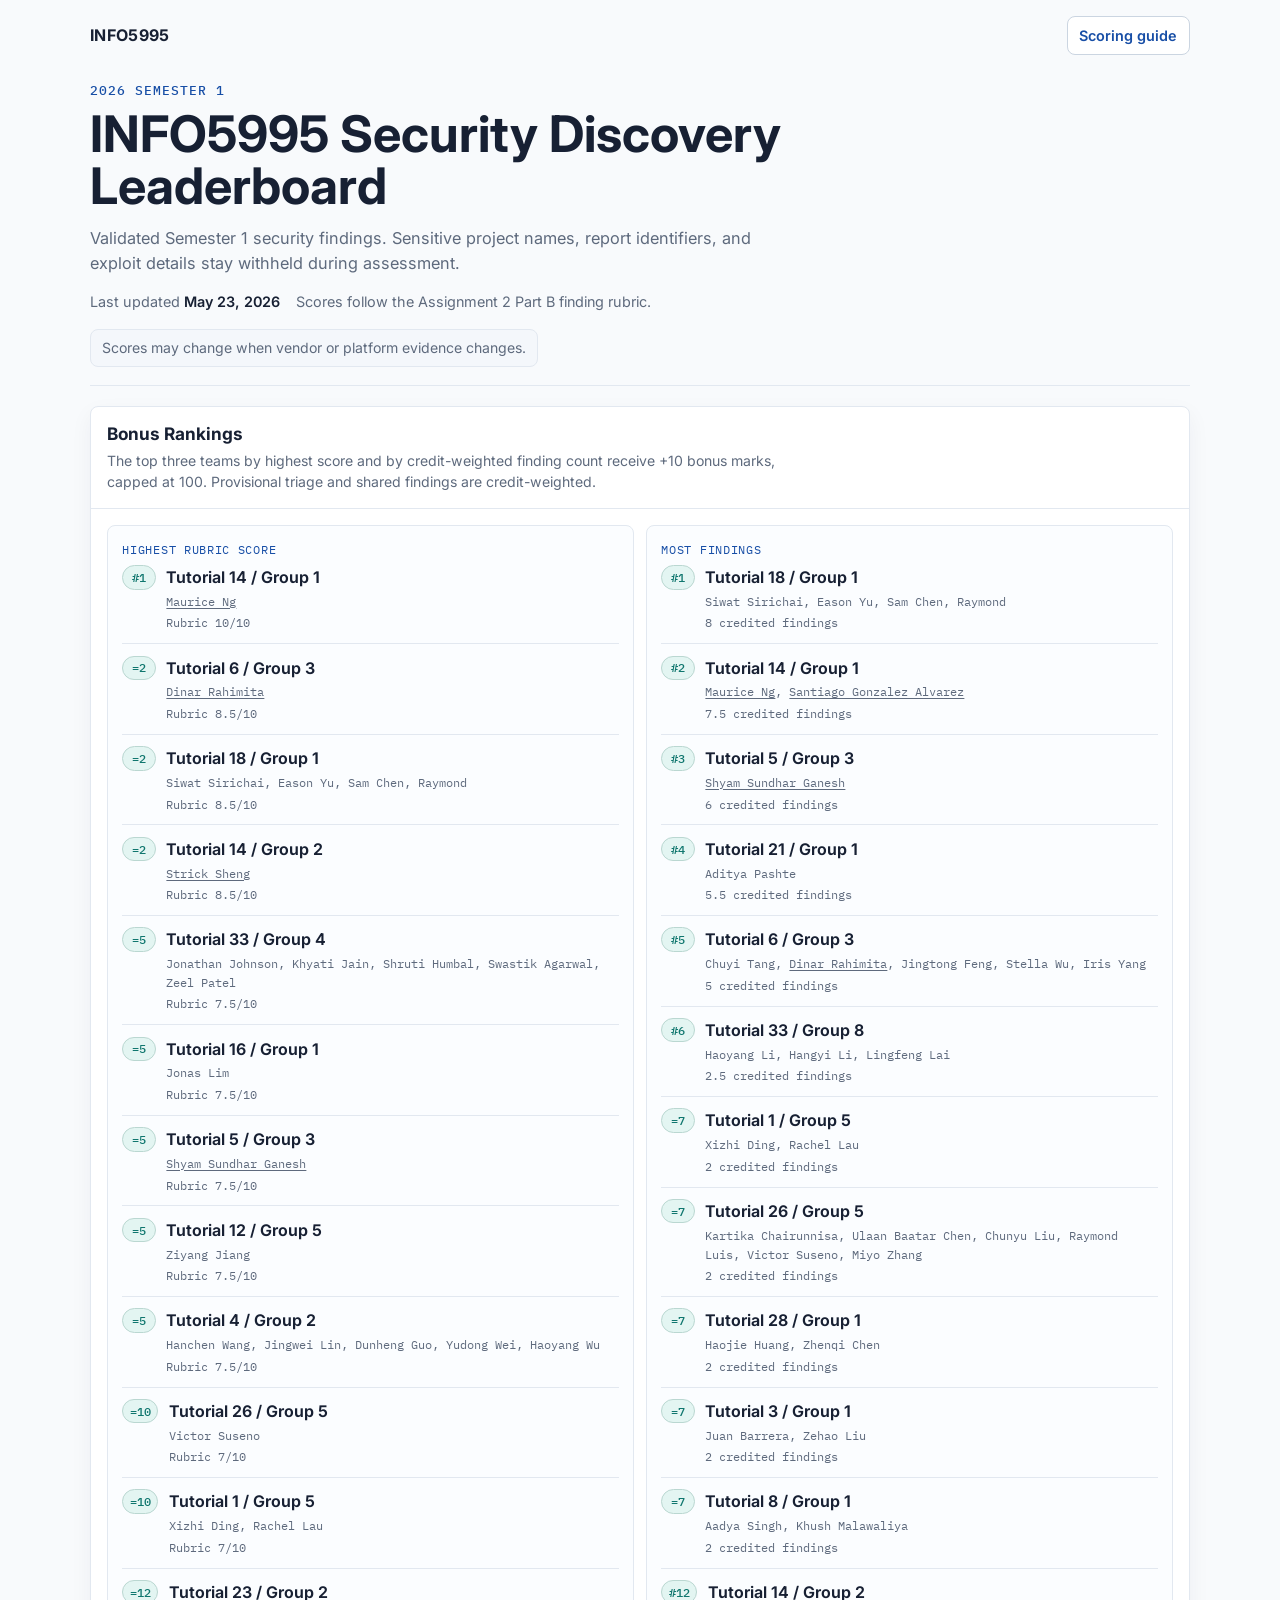
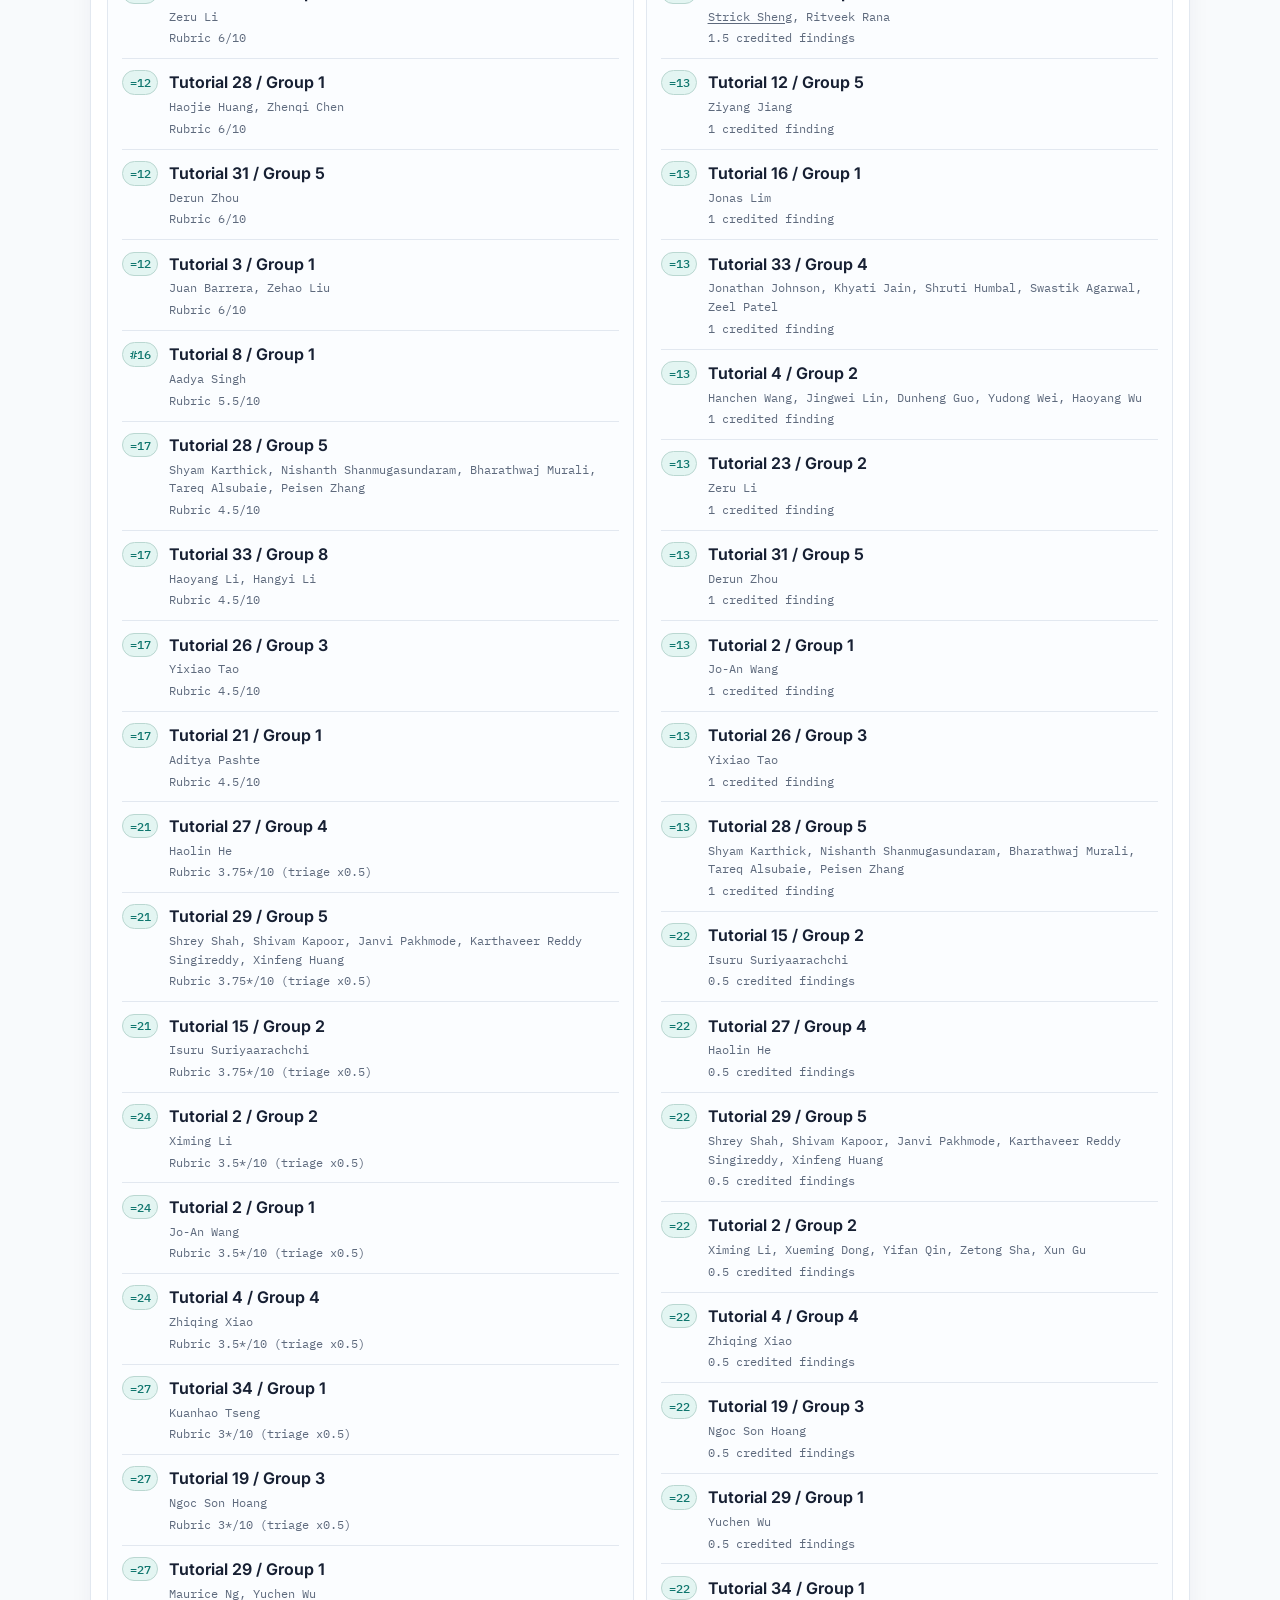
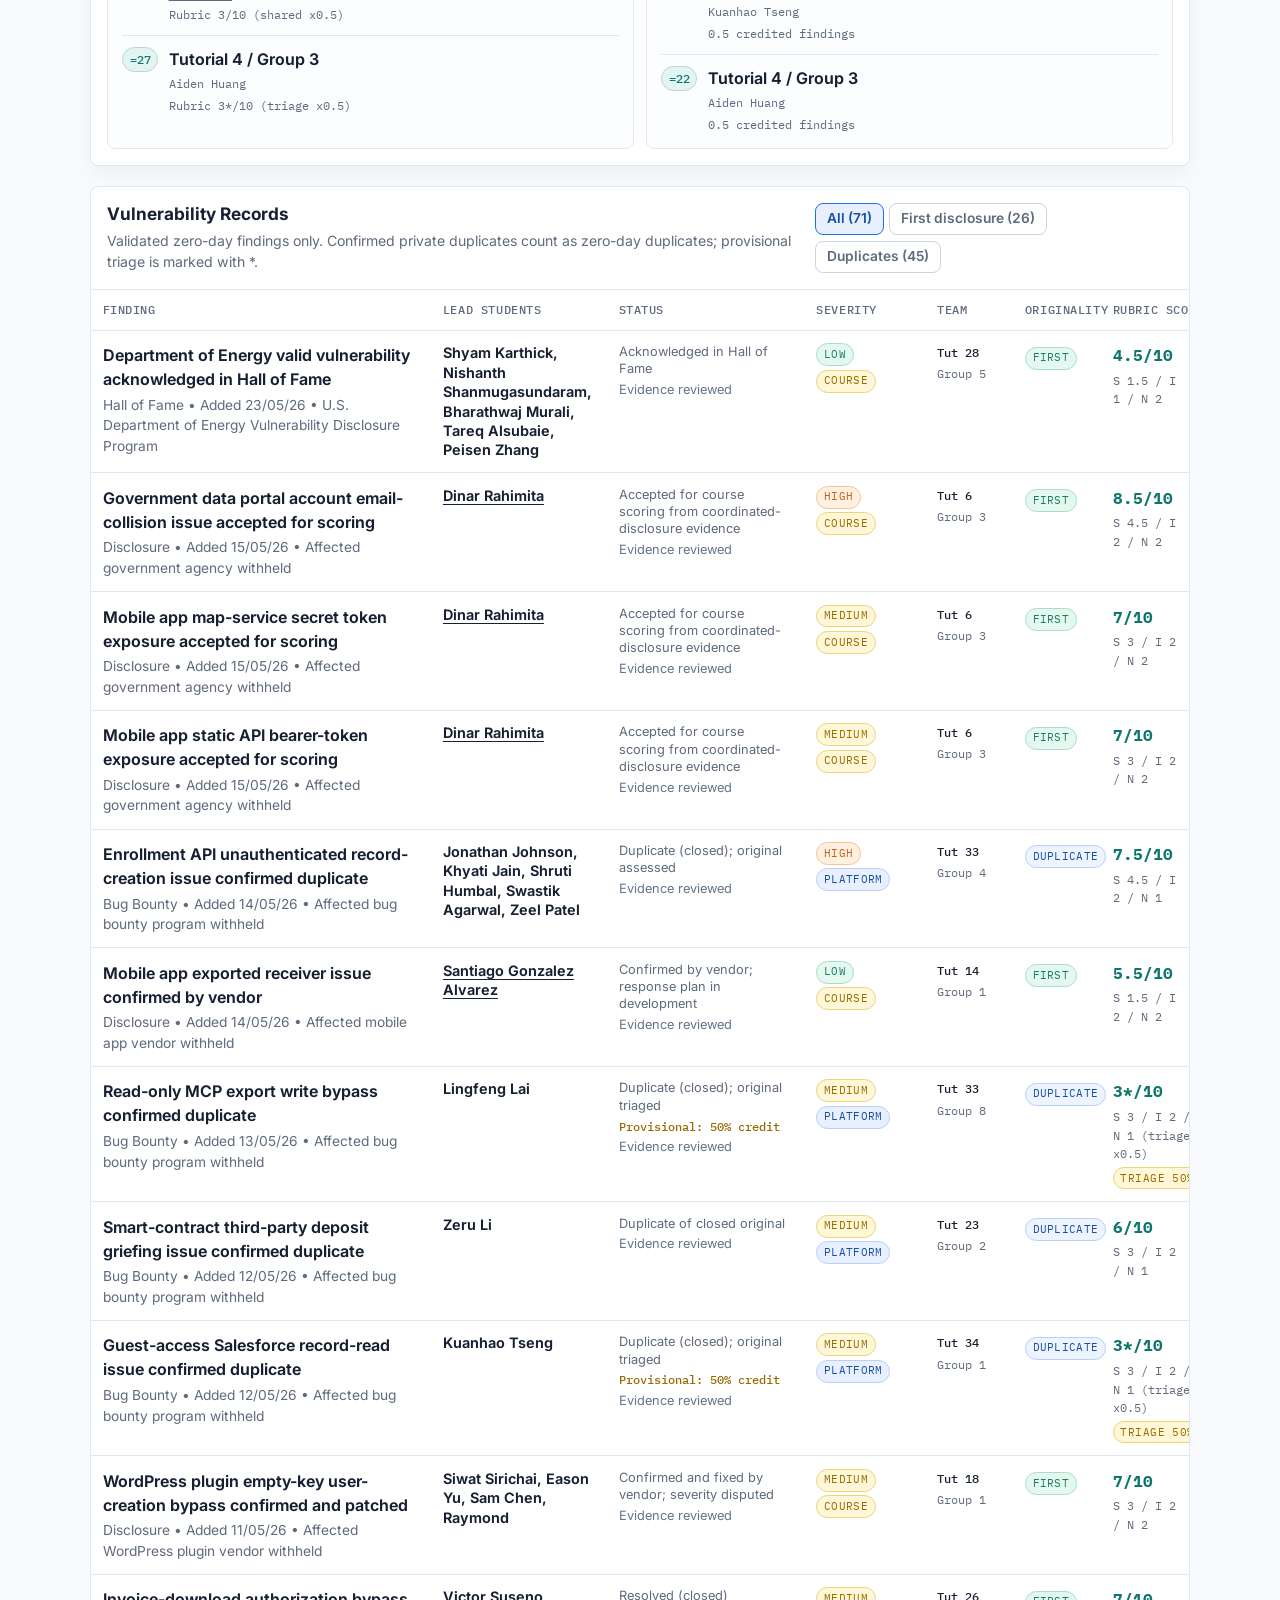
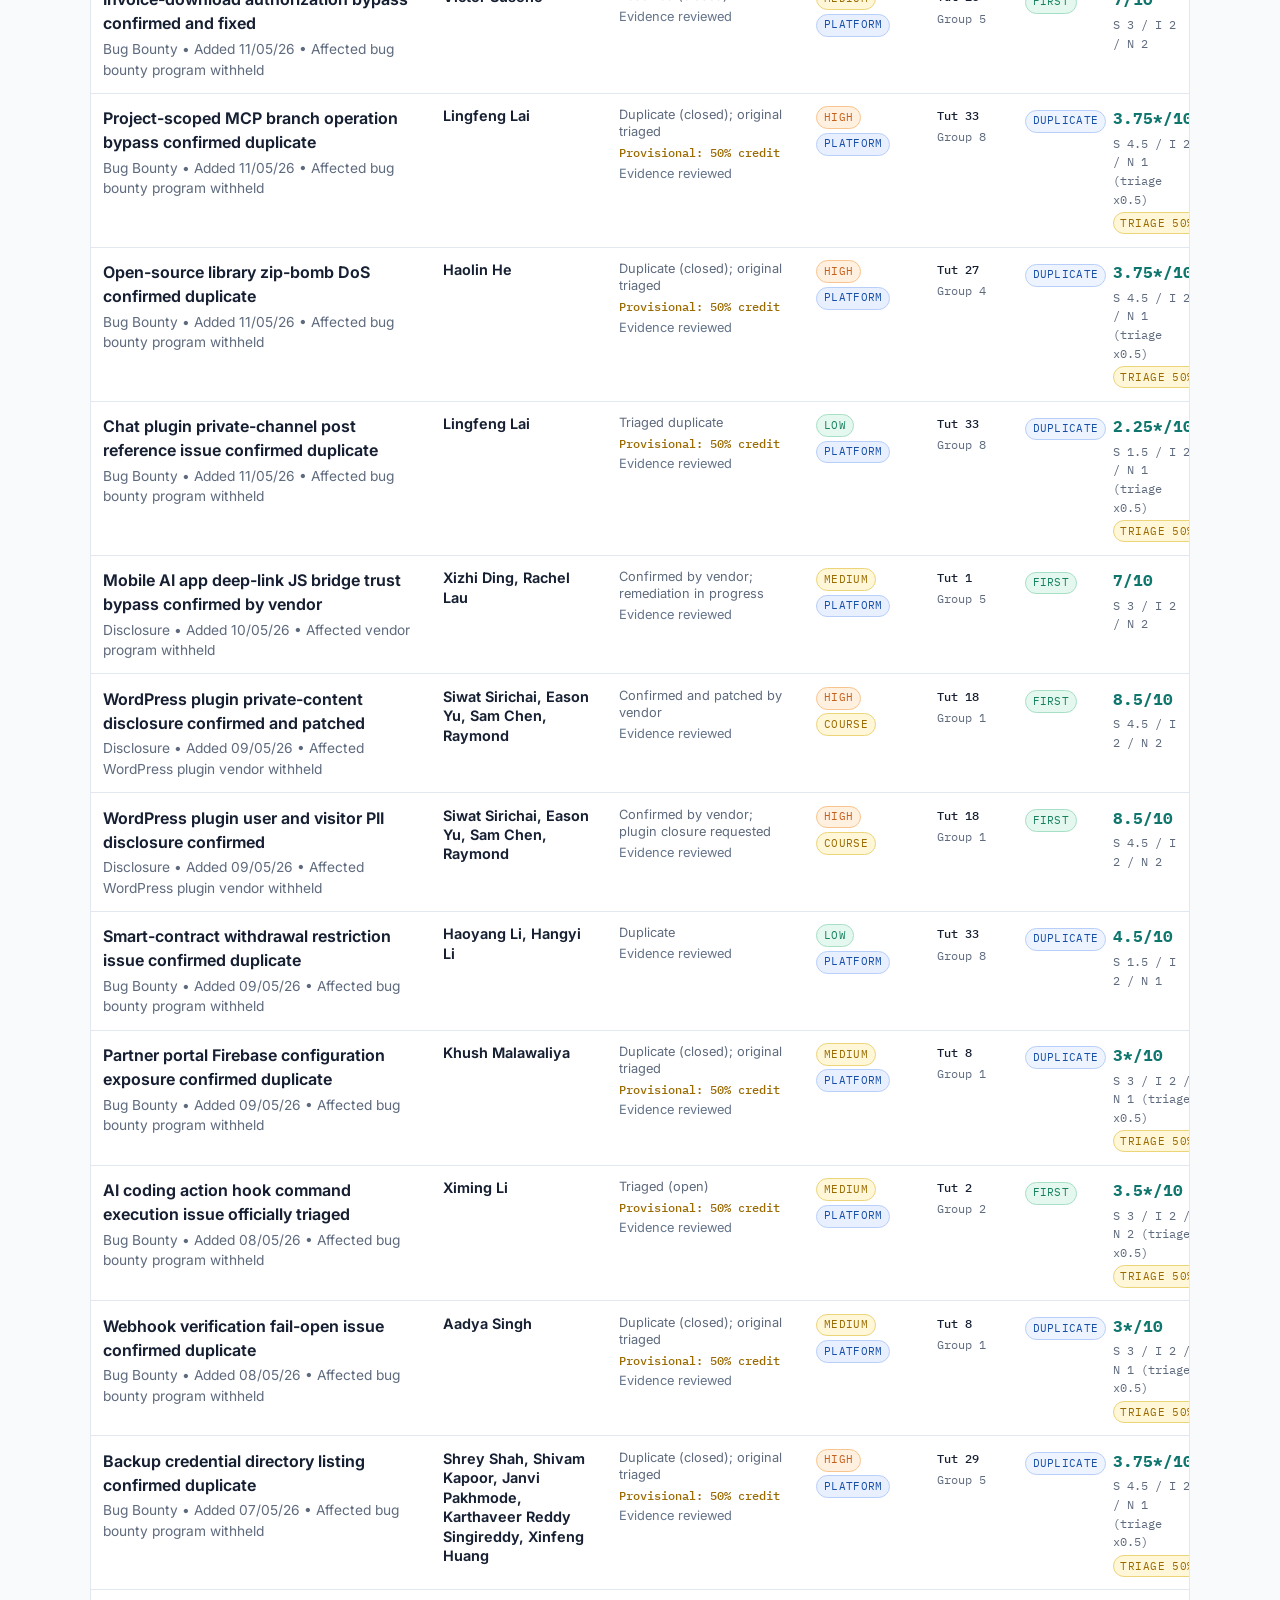
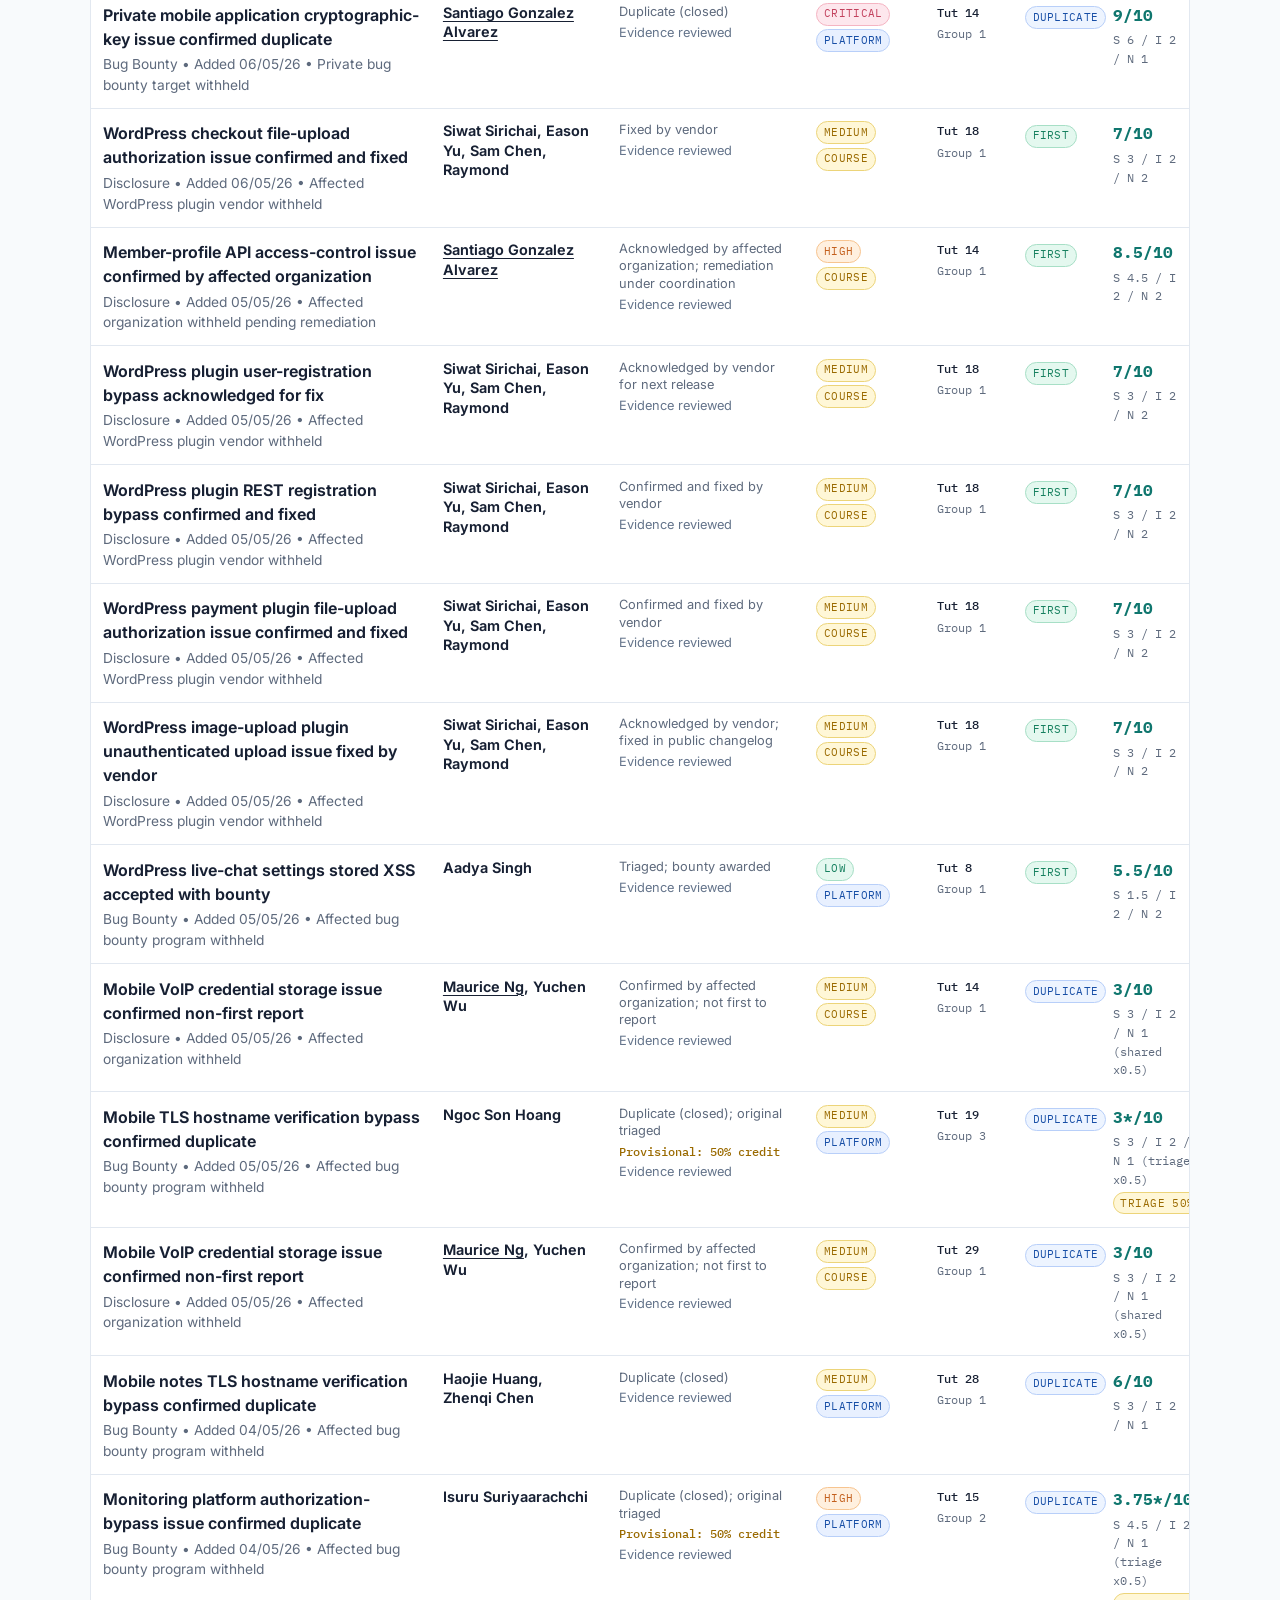
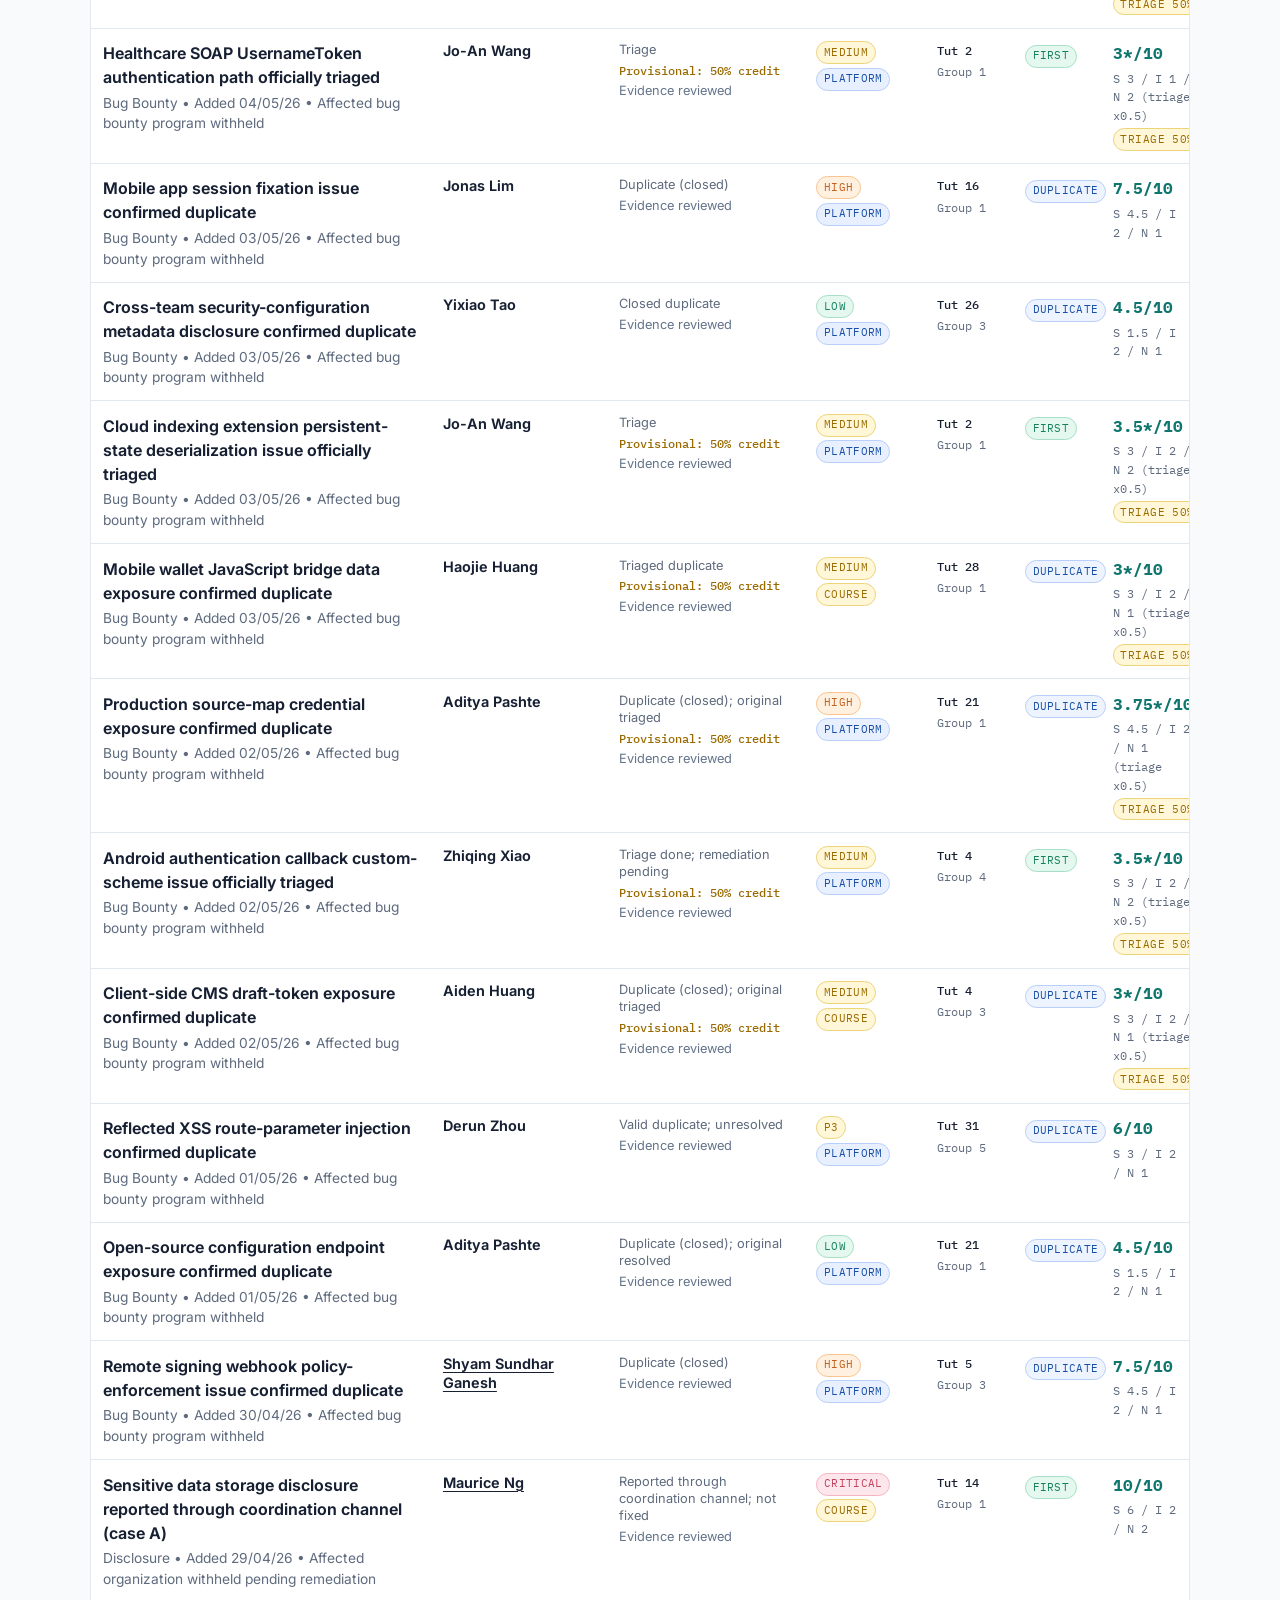
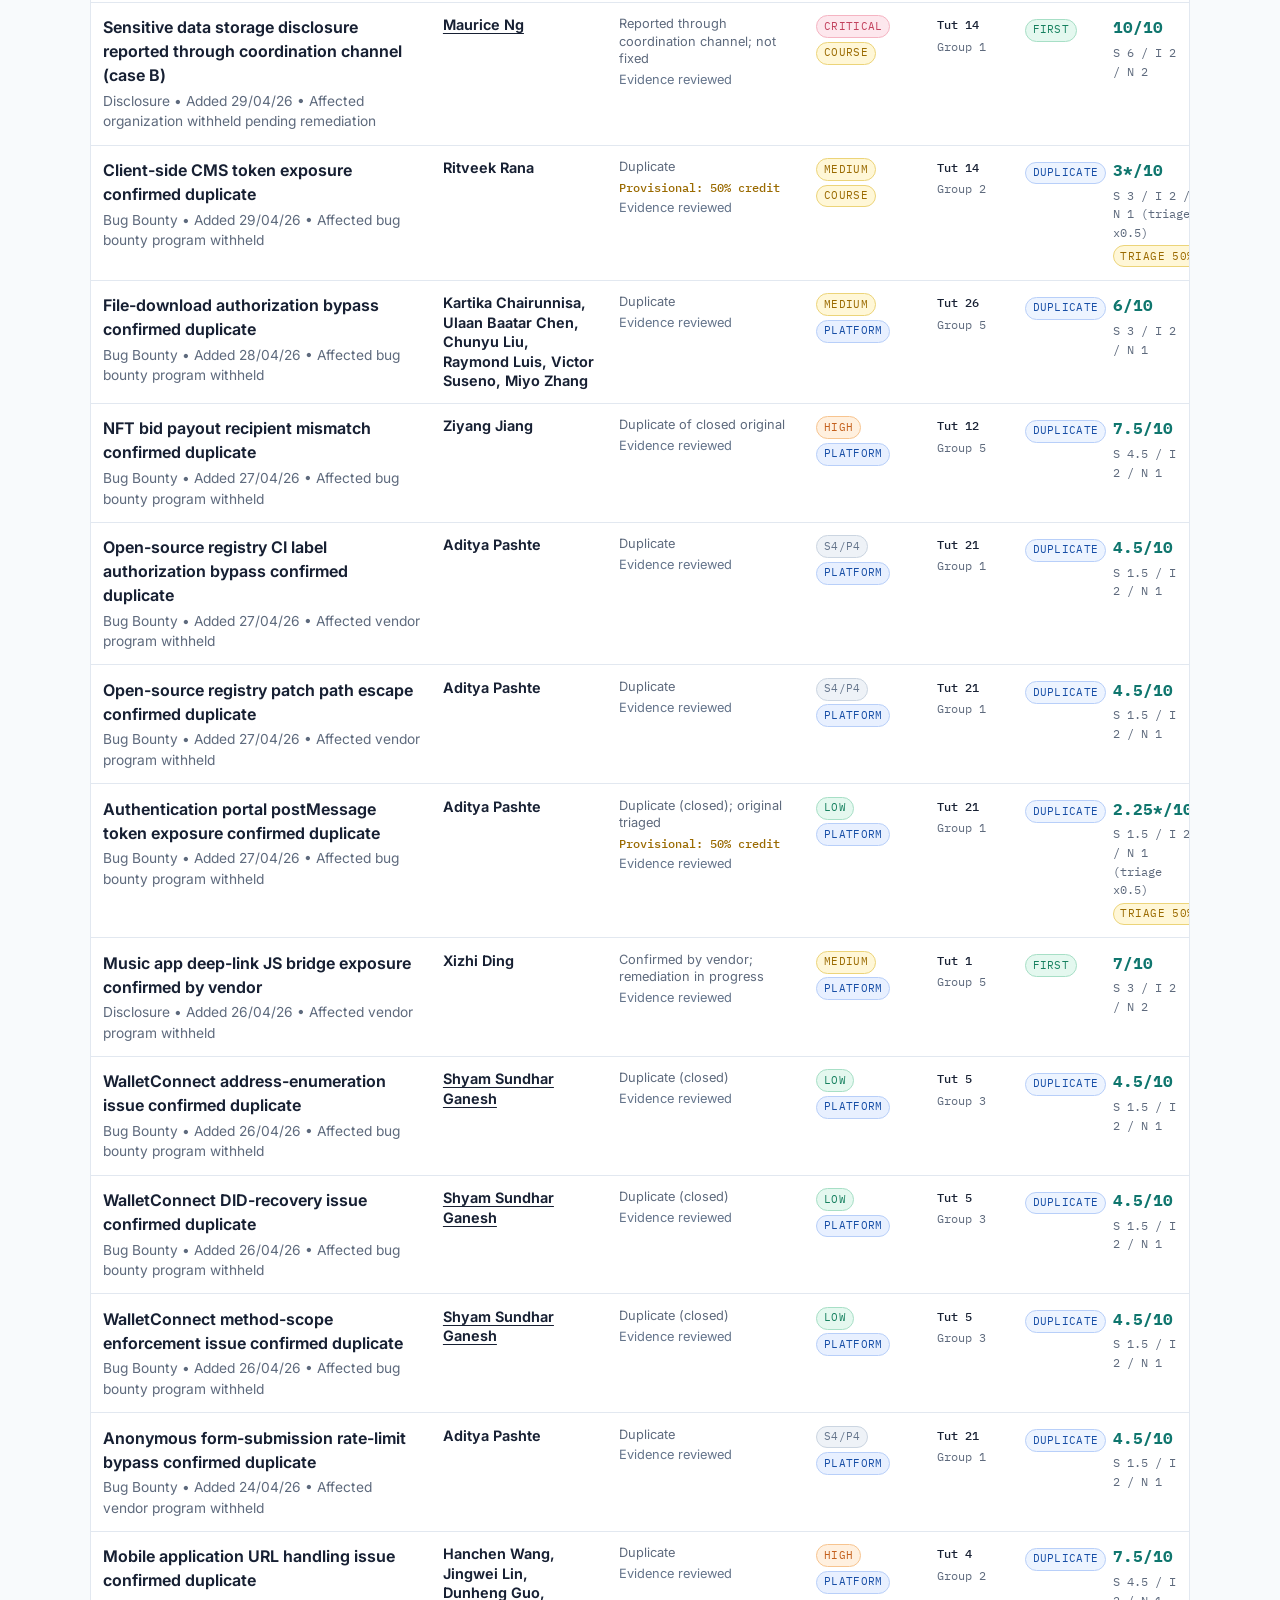
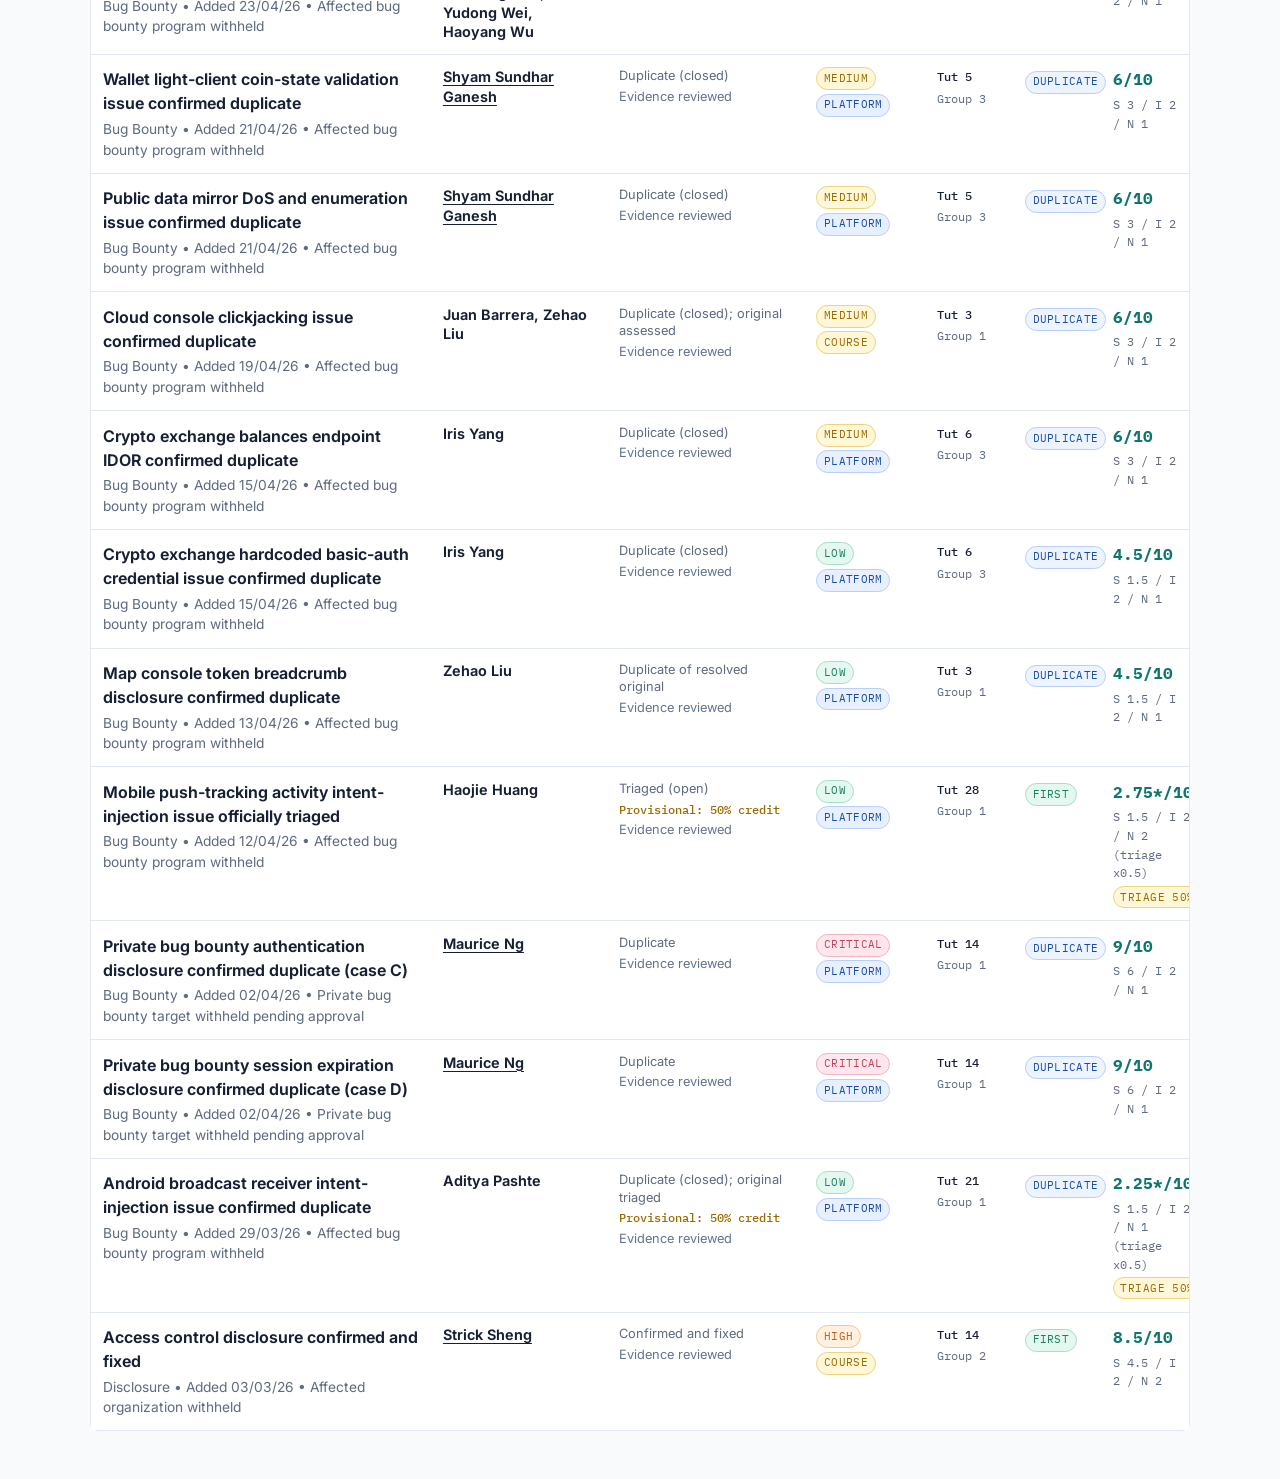
==== commit a9caa233: "Refine leaderboard layout" ====
--- a/index.html
+++ b/index.html
@@ -25,17 +25,15 @@
         <p class="eyebrow" id="season-label">-</p>
         <h1 id="page-title">Security Discovery Leaderboard</h1>
         <p class="hero-copy">
-          Validated security findings from Semester 1. Affected projects, report identifiers, and technical details are
-          temporarily withheld during assessment.
+          Validated Semester 1 security findings. Sensitive project names, report identifiers, and exploit details stay
+          withheld during assessment.
         </p>
         <div class="header-meta">
           <span>Last updated <strong id="last-updated">-</strong></span>
           <span>Scores follow the Assignment 2 Part B finding rubric.</span>
         </div>
         <div class="review-notice" role="note" aria-label="Review notice">
-          This leaderboard reflects the unit coordinator's best-effort judgment from available private and public
-          evidence. Some scoring calls are necessarily subjective and may change when vendor or platform evidence
-          changes.
+          Scores may change when vendor or platform evidence changes.
         </div>
       </div>
     </header>
@@ -45,10 +43,8 @@
         <div class="panel-title-stack">
           <h2>Bonus Rankings</h2>
           <p class="panel-caption">
-            All ranked teams are shown for each ranking. The top three teams by highest credited rubric score and the
-            top three teams by credit-weighted finding count receive +10 bonus marks, capped at a total of 100. Provisional
-            triaged entries count at 0.5 until final confirmation. If two groups jointly discovered one finding, each
-            group receives a 0.5 share: score x 0.5 and finding count x 0.5.
+            The top three teams by highest score and by credit-weighted finding count receive +10 bonus marks, capped at
+            100. Provisional triage and shared findings are credit-weighted.
           </p>
         </div>
       </div>
@@ -72,20 +68,8 @@
       <div class="panel-head">
         <div class="panel-title-stack">
           <h2>Vulnerability Records</h2>
-          <p class="panel-caption">This leaderboard only lists validated zero-day vulnerabilities. Confirmed duplicates
-            of non-public reports are included as zero-day. Originality is shown separately so first disclosures and
-            zero-day duplicates are not conflated. Officially triaged entries that are not finally confirmed are marked
-            with <span aria-label="asterisk">*</span> and receive 0.5 provisional credit. Project names and report
-            identifiers are temporarily withheld.</p>
-          <div class="source-legend" aria-label="Score source legend">
-            <span class="source-pill source-vendor">Platform</span>
-            <span class="source-pill source-course">Course</span>
-          </div>
-          <p class="panel-caption">Duplicate entries require a countable duplicate/original status. Official platform or
-            vendor triage counts provisionally at 0.5 credit only when it is more than submission intake or generic
-            pending review. Retesting, Resolved, Closed, fixed, or otherwise finally confirmed entries count at full
-            credit. New, pending review, needs-more-info, under-review, Informative, Informational, or status-hidden
-            duplicates are withheld until confirmed.</p>
+          <p class="panel-caption">Validated zero-day findings only. Confirmed private duplicates count as zero-day
+            duplicates; provisional triage is marked with <span aria-label="asterisk">*</span>.</p>
         </div>
         <div class="table-controls" role="tablist" aria-label="Originality table filter">
           <button class="filter-tab is-active" type="button" role="tab" aria-selected="true" data-filter="all">
@@ -105,20 +89,16 @@
             <tr>
               <th>Finding</th>
               <th>Lead Students</th>
-              <th>Notes</th>
+              <th>Status</th>
               <th>Severity</th>
-              <th>Score Source</th>
-              <th>Tutorial</th>
-              <th>Group</th>
-              <th>Zero-day</th>
+              <th>Team</th>
               <th>Originality</th>
               <th>Rubric Score</th>
-              <th>Date</th>
             </tr>
           </thead>
           <tbody id="leaderboard-body">
             <tr>
-              <td colspan="11">Loading records...</td>
+              <td colspan="7">Loading records...</td>
             </tr>
           </tbody>
         </table>
--- a/styles.css
+++ b/styles.css
@@ -1,9 +1,9 @@
 :root {
-  --bg: #f6f7fb;
+  --bg: #f8fafc;
   --surface: #ffffff;
-  --surface-soft: #eef3f8;
-  --line: #d9e0ea;
-  --line-strong: #c7d0dd;
+  --surface-soft: #f4f7fb;
+  --line: #e2e8f0;
+  --line-strong: #cbd5e1;
   --text: #172033;
   --muted: #5e6a7d;
   --accent: #1f6feb;
@@ -15,7 +15,7 @@
   --medium: #9a6a00;
   --low: #16805f;
   --unknown: #64748b;
-  --shadow: 0 12px 30px rgba(23, 32, 51, 0.08);
+  --shadow: 0 8px 22px rgba(23, 32, 51, 0.05);
 }
 
 * {
@@ -42,14 +42,14 @@
 
 .page-shell {
   width: calc(100% - 2rem);
-  max-width: 1180px;
+  max-width: 1100px;
   margin: 0 auto;
-  padding: 1.25rem 0 3rem;
+  padding: 1rem 0 3rem;
 }
 
 .site-header {
   border-bottom: 1px solid var(--line);
-  padding-bottom: 1.4rem;
+  padding-bottom: 1.1rem;
 }
 
 .top-nav {
@@ -87,8 +87,8 @@
 }
 
 .header-copy {
-  margin-top: 2rem;
-  max-width: 760px;
+  margin-top: 1.6rem;
+  max-width: 720px;
 }
 
 .eyebrow {
@@ -108,8 +108,8 @@
 }
 
 h1 {
-  font-size: clamp(2rem, 5vw, 3.8rem);
-  line-height: 1;
+  font-size: clamp(2rem, 4vw, 3.15rem);
+  line-height: 1.04;
   overflow-wrap: anywhere;
 }
 
@@ -142,14 +142,15 @@
 
 .review-notice {
   margin-top: 1rem;
-  border: 1px solid #ecd479;
+  width: fit-content;
+  border: 1px solid var(--line);
   border-radius: 8px;
-  background: #fff8df;
-  color: #6f4e00;
-  font-size: 0.92rem;
+  background: var(--surface-soft);
+  color: var(--muted);
+  font-size: 0.88rem;
   line-height: 1.45;
   overflow-wrap: anywhere;
-  padding: 0.72rem 0.85rem;
+  padding: 0.5rem 0.68rem;
 }
 
 .panel {
@@ -158,6 +159,10 @@
   border-radius: 8px;
   background: var(--surface);
   box-shadow: var(--shadow);
+}
+
+.panel-table {
+  box-shadow: none;
 }
 
 .panel-head {
@@ -177,8 +182,9 @@
 
 .panel-caption {
   margin: 0;
-  color: var(--muted);
-  font-size: 0.92rem;
+  max-width: 78ch;
+  color: var(--muted);
+  font-size: 0.88rem;
   overflow-wrap: anywhere;
 }
 
@@ -220,8 +226,9 @@
 
 table {
   width: 100%;
-  min-width: 1240px;
+  min-width: 880px;
   border-collapse: collapse;
+  table-layout: fixed;
 }
 
 thead th {
@@ -231,7 +238,7 @@
   font-size: 0.72rem;
   font-weight: 500;
   letter-spacing: 0.05em;
-  padding: 0.78rem 0.8rem;
+  padding: 0.7rem 0.72rem;
   text-align: left;
   text-transform: uppercase;
   white-space: nowrap;
@@ -239,8 +246,37 @@
 
 tbody td {
   border-bottom: 1px solid var(--line);
-  padding: 0.86rem 0.8rem;
+  overflow-wrap: anywhere;
+  padding: 0.78rem 0.72rem;
   vertical-align: top;
+}
+
+thead th:nth-child(1) {
+  width: 31%;
+}
+
+thead th:nth-child(2) {
+  width: 16%;
+}
+
+thead th:nth-child(3) {
+  width: 18%;
+}
+
+thead th:nth-child(4) {
+  width: 11%;
+}
+
+thead th:nth-child(5) {
+  width: 8%;
+}
+
+thead th:nth-child(6) {
+  width: 8%;
+}
+
+thead th:nth-child(7) {
+  width: 8%;
 }
 
 tbody tr:last-child td {
@@ -252,37 +288,38 @@
 }
 
 .record-row:hover {
-  background: #fbfcff;
+  background: #fafcff;
 }
 
 .record-row td:first-child {
-  box-shadow: inset 3px 0 0 transparent;
+  box-shadow: none;
 }
 
 .tone-critical td:first-child {
-  box-shadow: inset 3px 0 0 var(--critical);
+  box-shadow: none;
 }
 
 .tone-high td:first-child {
-  box-shadow: inset 3px 0 0 var(--high);
+  box-shadow: none;
 }
 
 .tone-medium td:first-child {
-  box-shadow: inset 3px 0 0 var(--medium);
+  box-shadow: none;
 }
 
 .tone-low td:first-child {
-  box-shadow: inset 3px 0 0 var(--low);
+  box-shadow: none;
 }
 
 .tone-unknown td:first-child {
-  box-shadow: inset 3px 0 0 var(--unknown);
+  box-shadow: none;
 }
 
 .finding-stack,
 .students-stack,
 .notes-stack,
 .severity-stack,
+.team-stack,
 .score-source-stack,
 .score-stack {
   display: grid;
@@ -299,7 +336,8 @@
 
 .finding-meta,
 .ranking-students,
-.score-sub {
+.score-sub,
+.team-sub {
   margin: 0;
   color: var(--muted);
   font-size: 0.86rem;
@@ -308,6 +346,7 @@
 .score-main {
   color: var(--score);
   font-family: "IBM Plex Mono", monospace;
+  white-space: nowrap;
 }
 
 .score-sub {
@@ -327,20 +366,20 @@
   margin: 0;
   padding: 0.12rem 0.42rem;
   text-transform: uppercase;
+  white-space: nowrap;
 }
 
 .notes-stack {
-  min-width: 148px;
-  max-width: 220px;
+  min-width: 0;
+  max-width: none;
 }
 
 .students-stack {
-  min-width: 150px;
-  max-width: 210px;
+  min-width: 0;
+  max-width: none;
 }
 
 .students-main {
-  max-width: 210px;
   font-size: 0.9rem;
   line-height: 1.35;
 }
@@ -363,9 +402,12 @@
 
 .notes-muted {
   color: var(--muted);
-  font-family: "IBM Plex Mono", monospace;
-  font-size: 0.78rem;
+  font-size: 0.8rem;
   line-height: 1.35;
+}
+
+.notes-evidence {
+  color: var(--unknown);
 }
 
 .notes-provisional {
@@ -383,7 +425,25 @@
 }
 
 .severity-stack {
-  min-width: 116px;
+  min-width: 0;
+}
+
+.team-stack {
+  min-width: 0;
+  overflow-wrap: normal;
+}
+
+.team-main {
+  color: var(--text);
+  font-family: "IBM Plex Mono", monospace;
+  font-size: 0.78rem;
+  font-weight: 500;
+  white-space: nowrap;
+}
+
+.team-sub {
+  font-family: "IBM Plex Mono", monospace;
+  font-size: 0.72rem;
 }
 
 .score-source-stack {
@@ -424,12 +484,13 @@
 .source-pill {
   display: inline-flex;
   align-items: center;
+  justify-self: start;
   border: 1px solid transparent;
   border-radius: 999px;
   font-family: "IBM Plex Mono", monospace;
-  font-size: 0.7rem;
-  letter-spacing: 0.04em;
-  padding: 0.18rem 0.48rem;
+  font-size: 0.66rem;
+  letter-spacing: 0.03em;
+  padding: 0.16rem 0.42rem;
   text-transform: uppercase;
   white-space: nowrap;
 }
@@ -536,7 +597,7 @@
 .ranking-grid {
   display: grid;
   grid-template-columns: repeat(2, minmax(0, 1fr));
-  gap: 0.85rem;
+  gap: 0.75rem;
   padding: 1rem;
 }
 
@@ -544,7 +605,7 @@
   min-width: 0;
   border: 1px solid var(--line);
   border-radius: 8px;
-  background: var(--surface-soft);
+  background: #fbfdff;
   padding: 0.9rem;
 }
 
@@ -614,6 +675,17 @@
   overflow-wrap: anywhere;
 }
 
+.student-link {
+  color: inherit;
+  text-decoration: underline;
+  text-decoration-thickness: 1px;
+  text-underline-offset: 0.18em;
+}
+
+.student-link:hover {
+  color: var(--score);
+}
+
 .scoring-panel .panel-head {
   border-bottom: none;
   padding: 0 0 1rem;
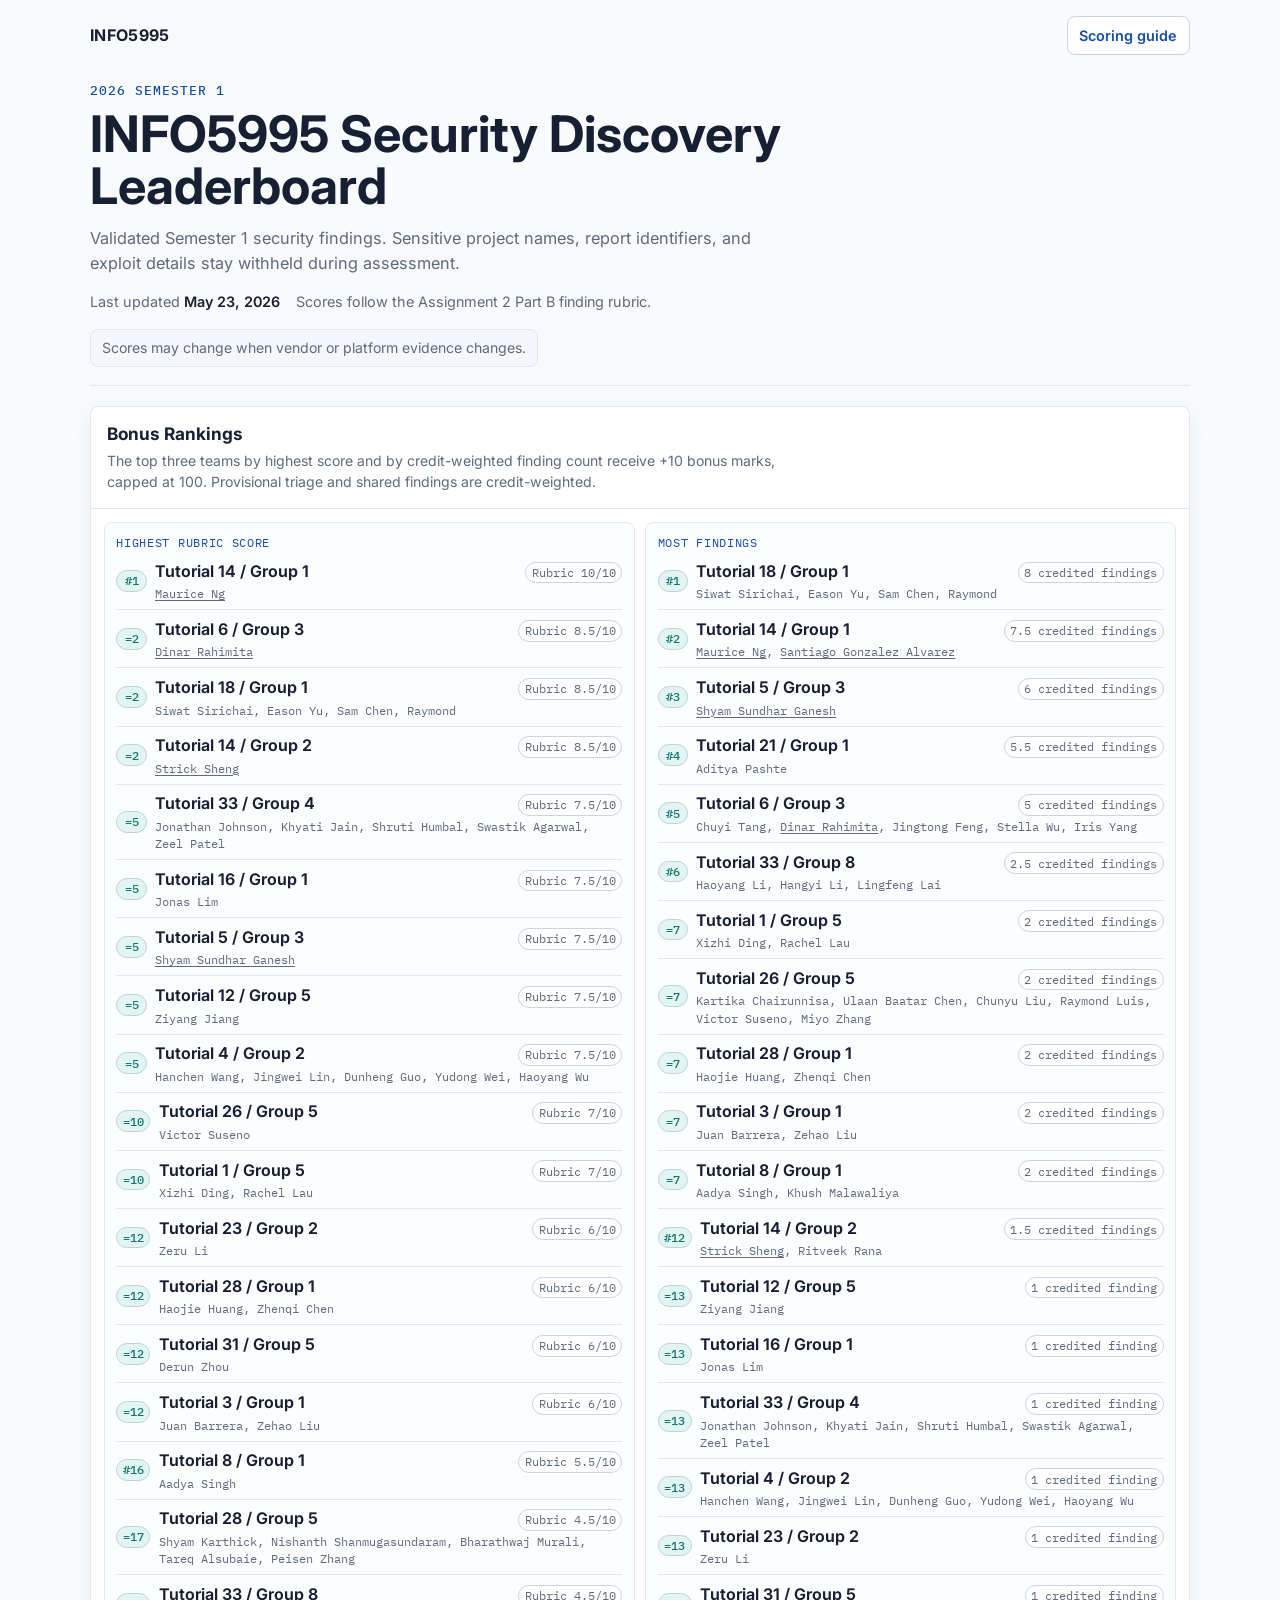
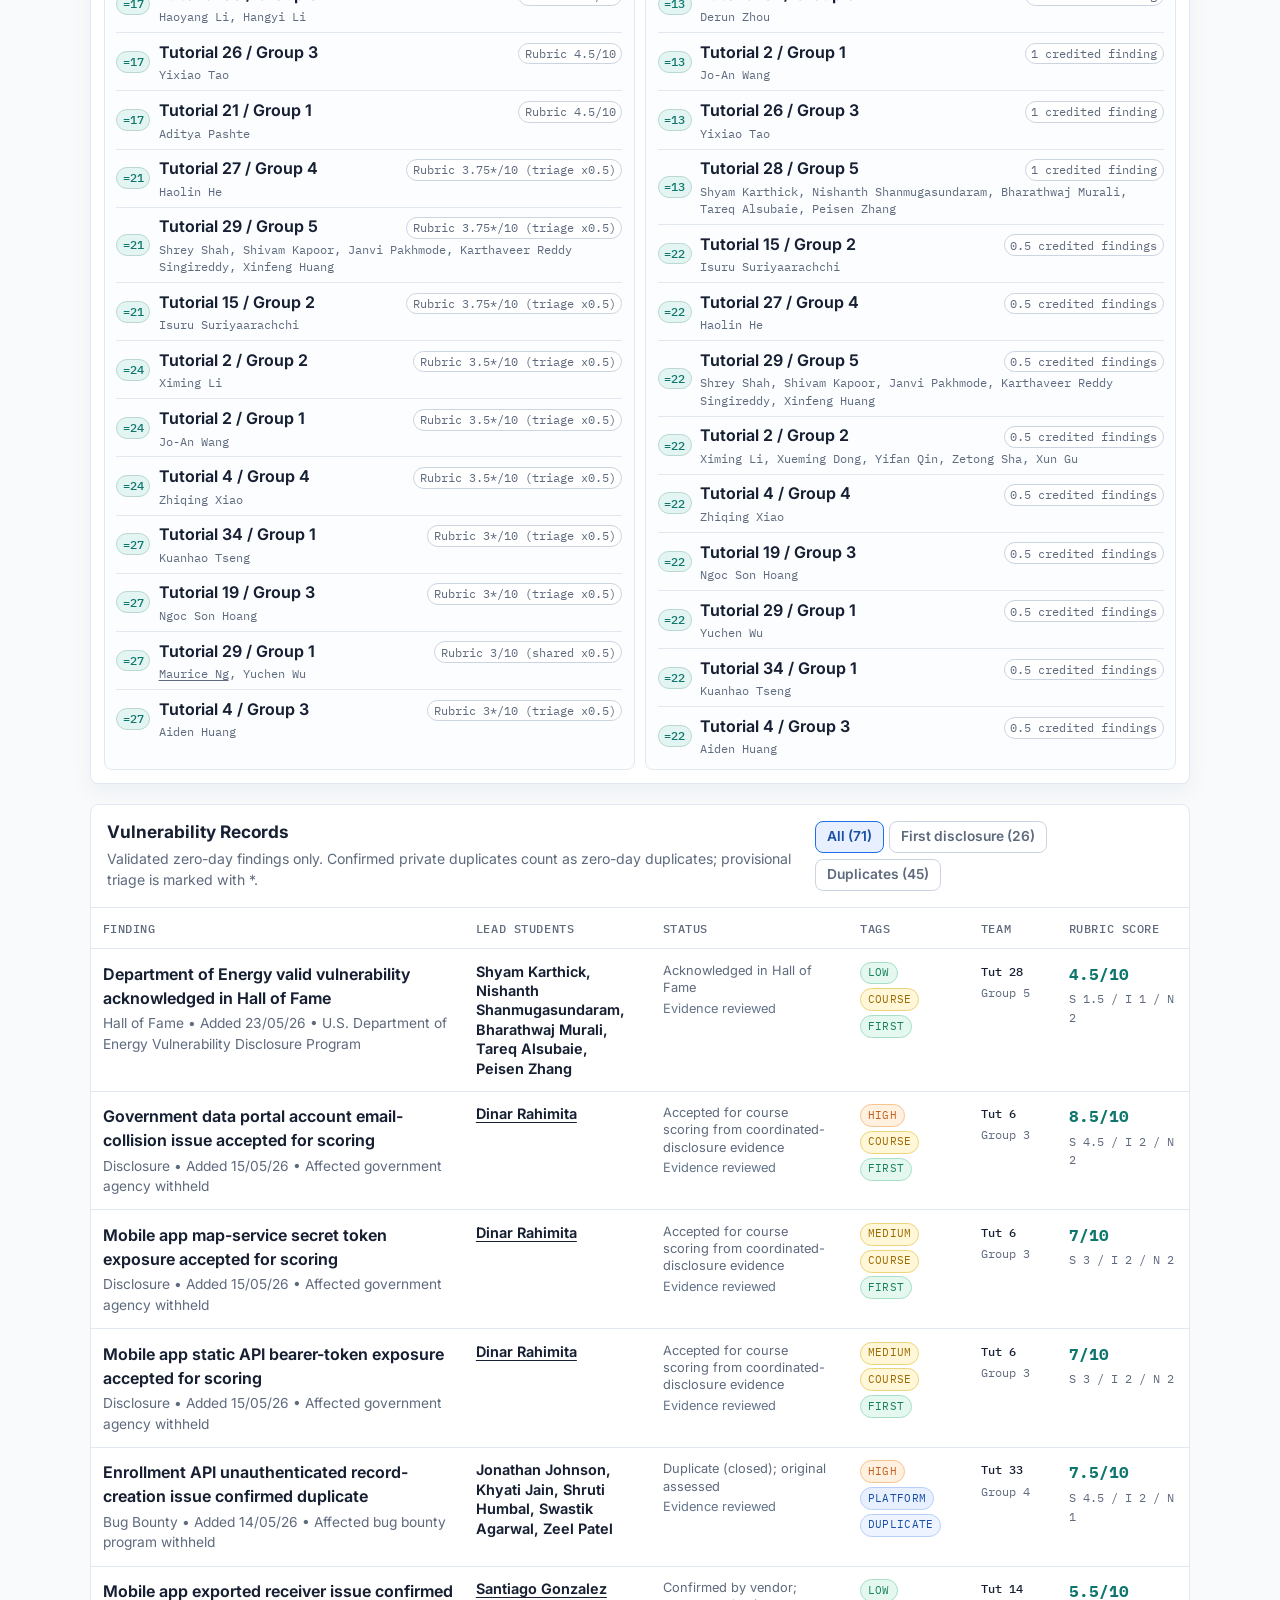
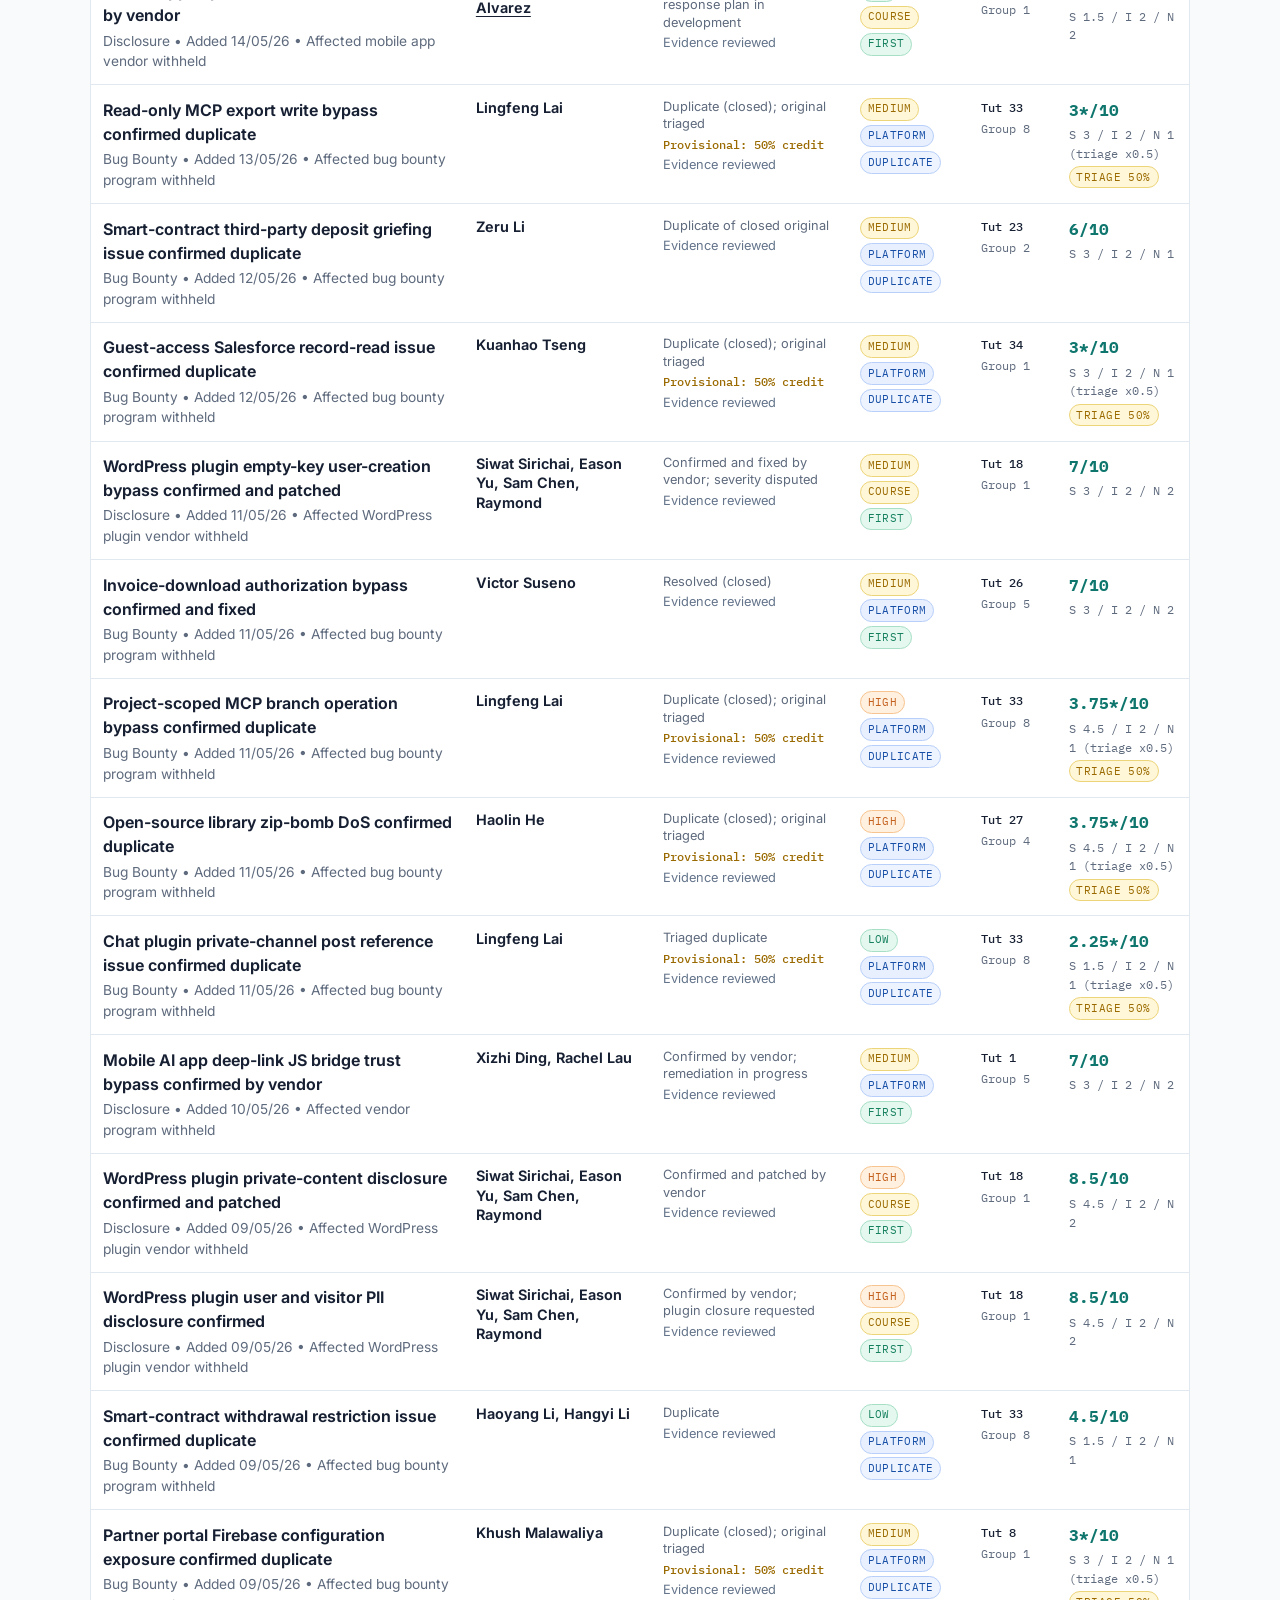
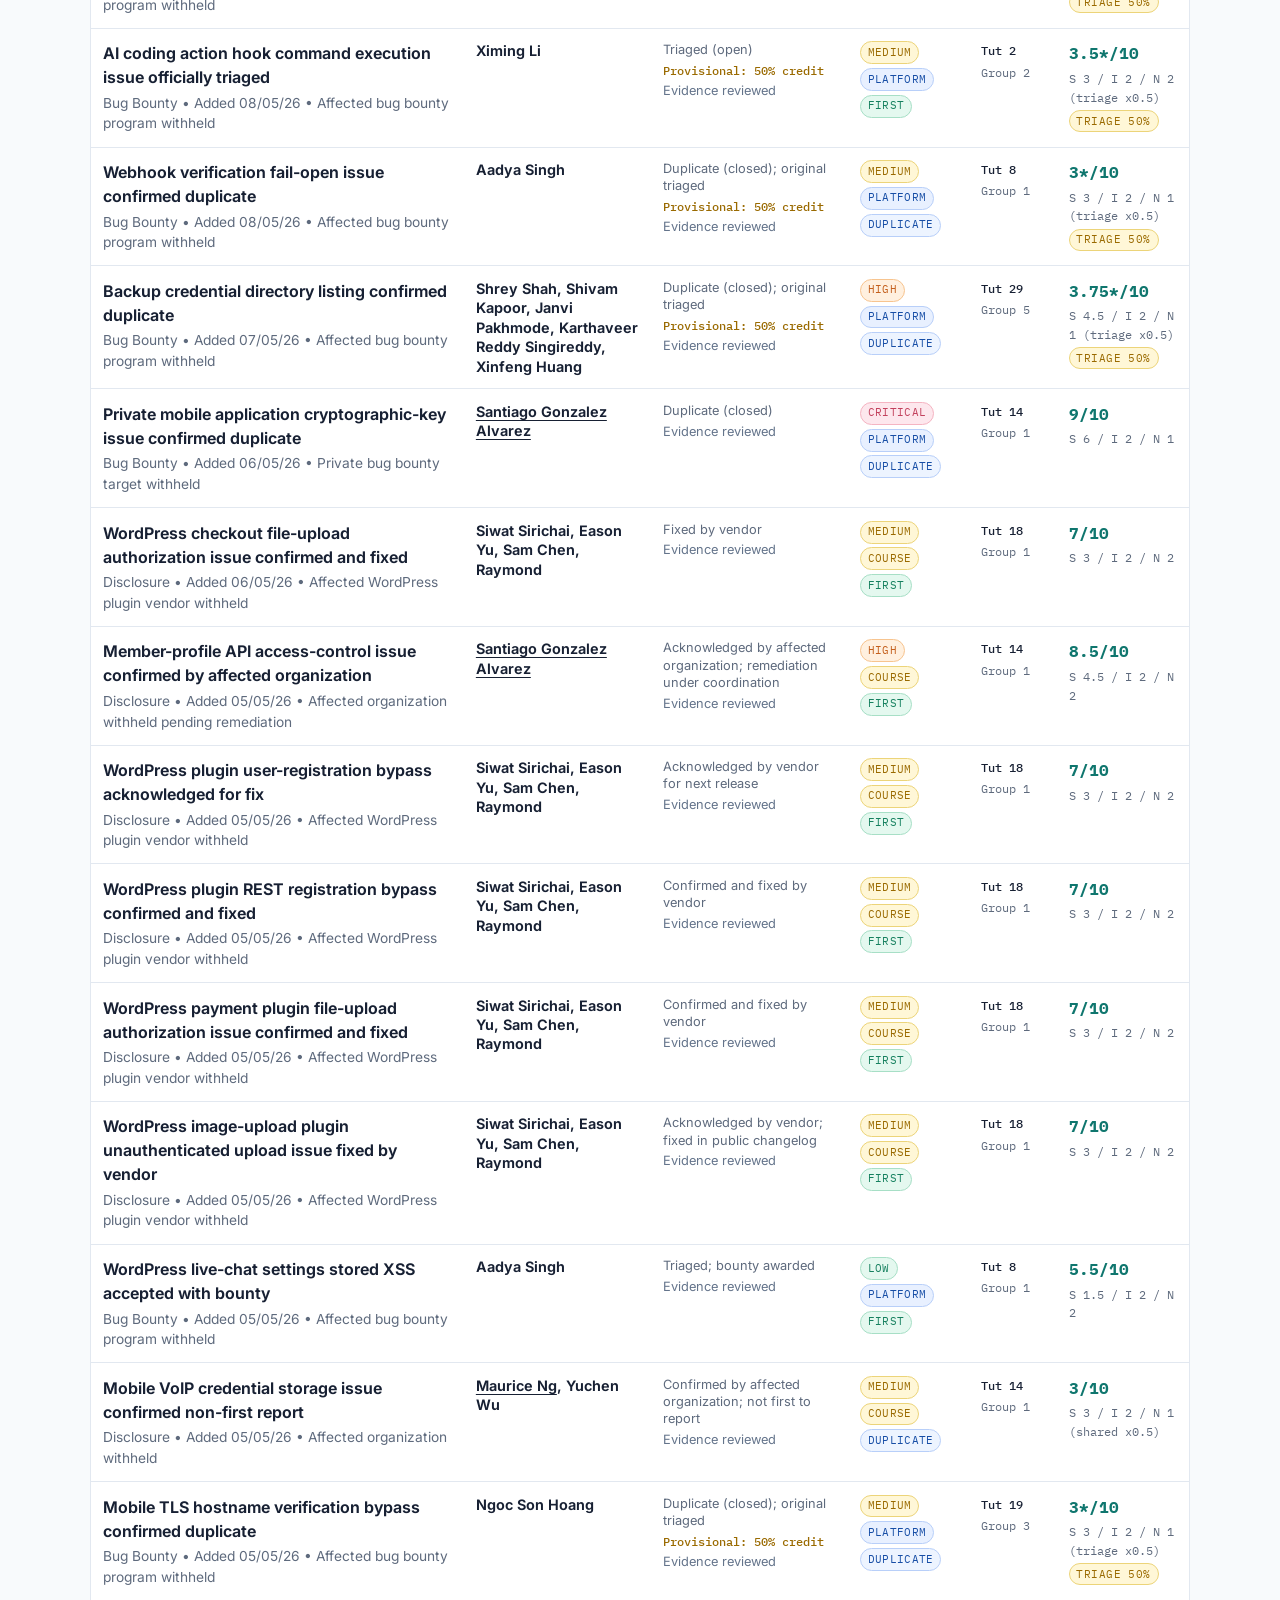
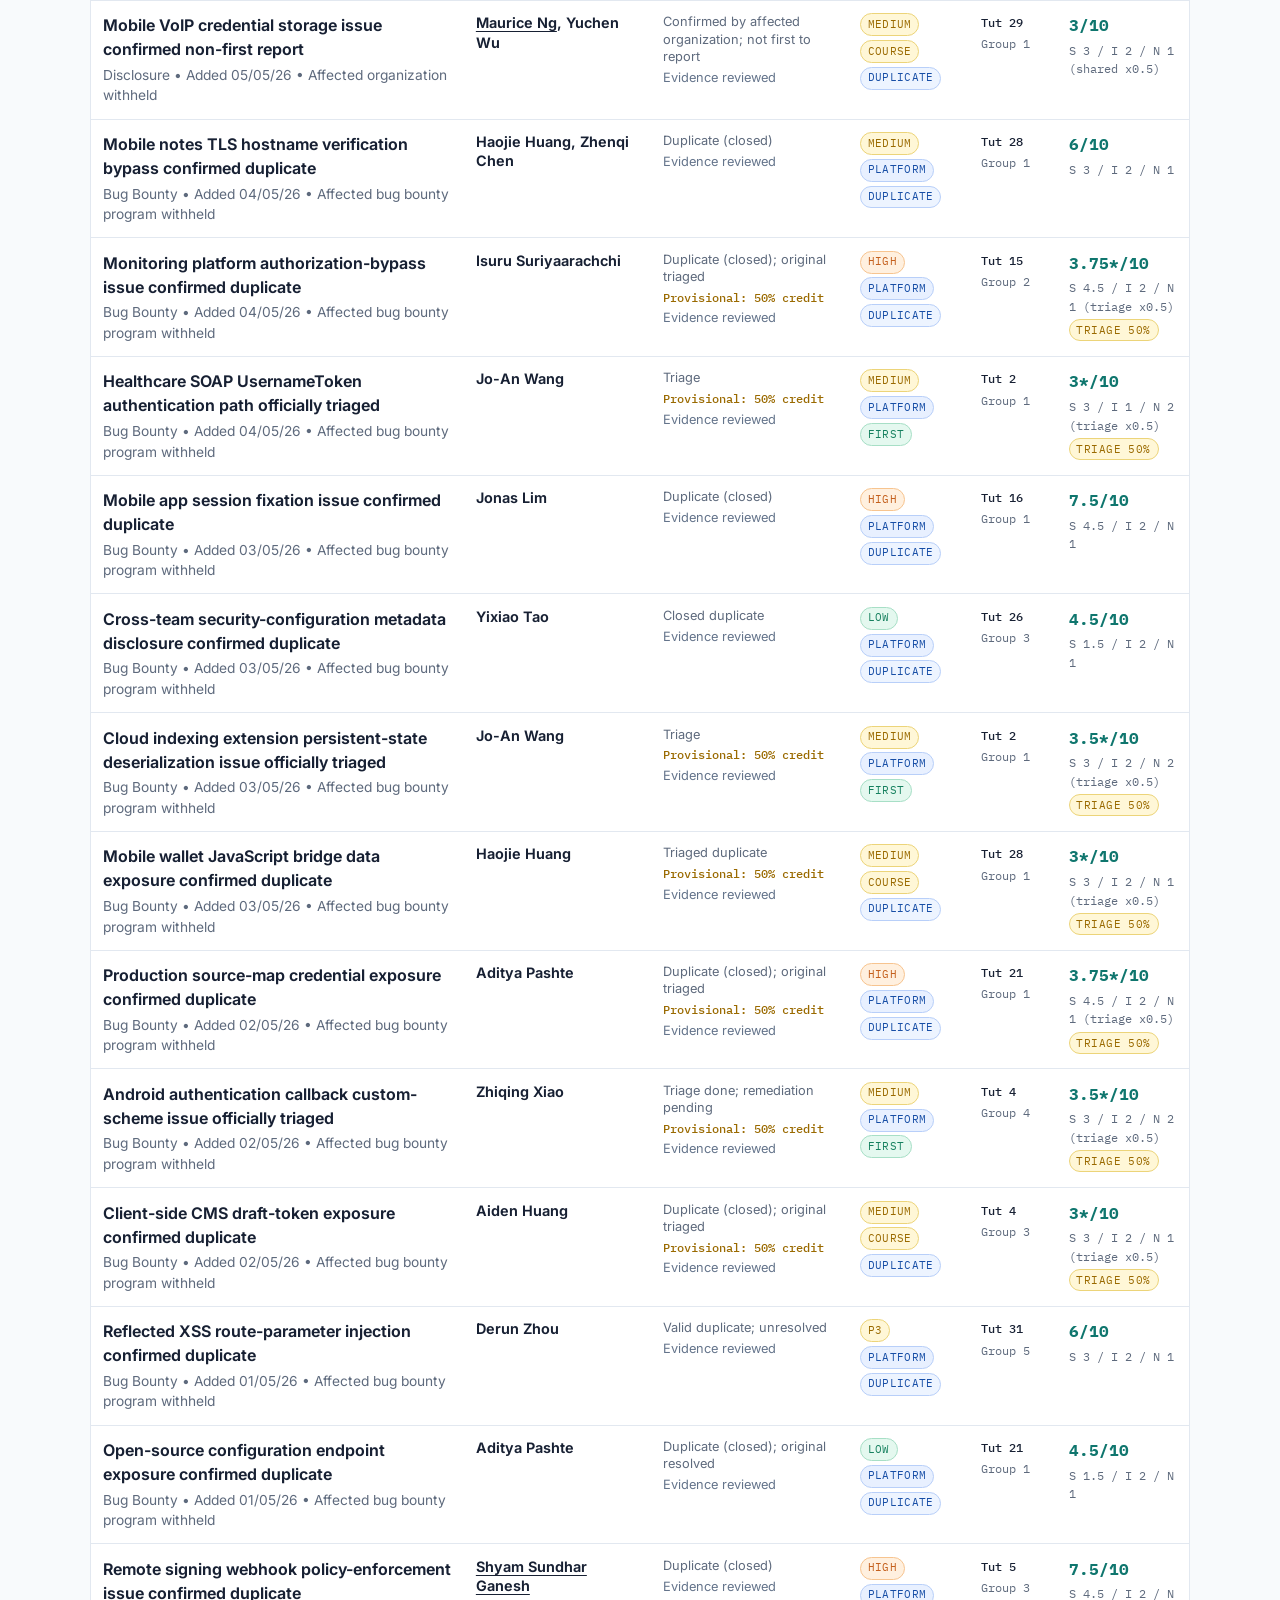
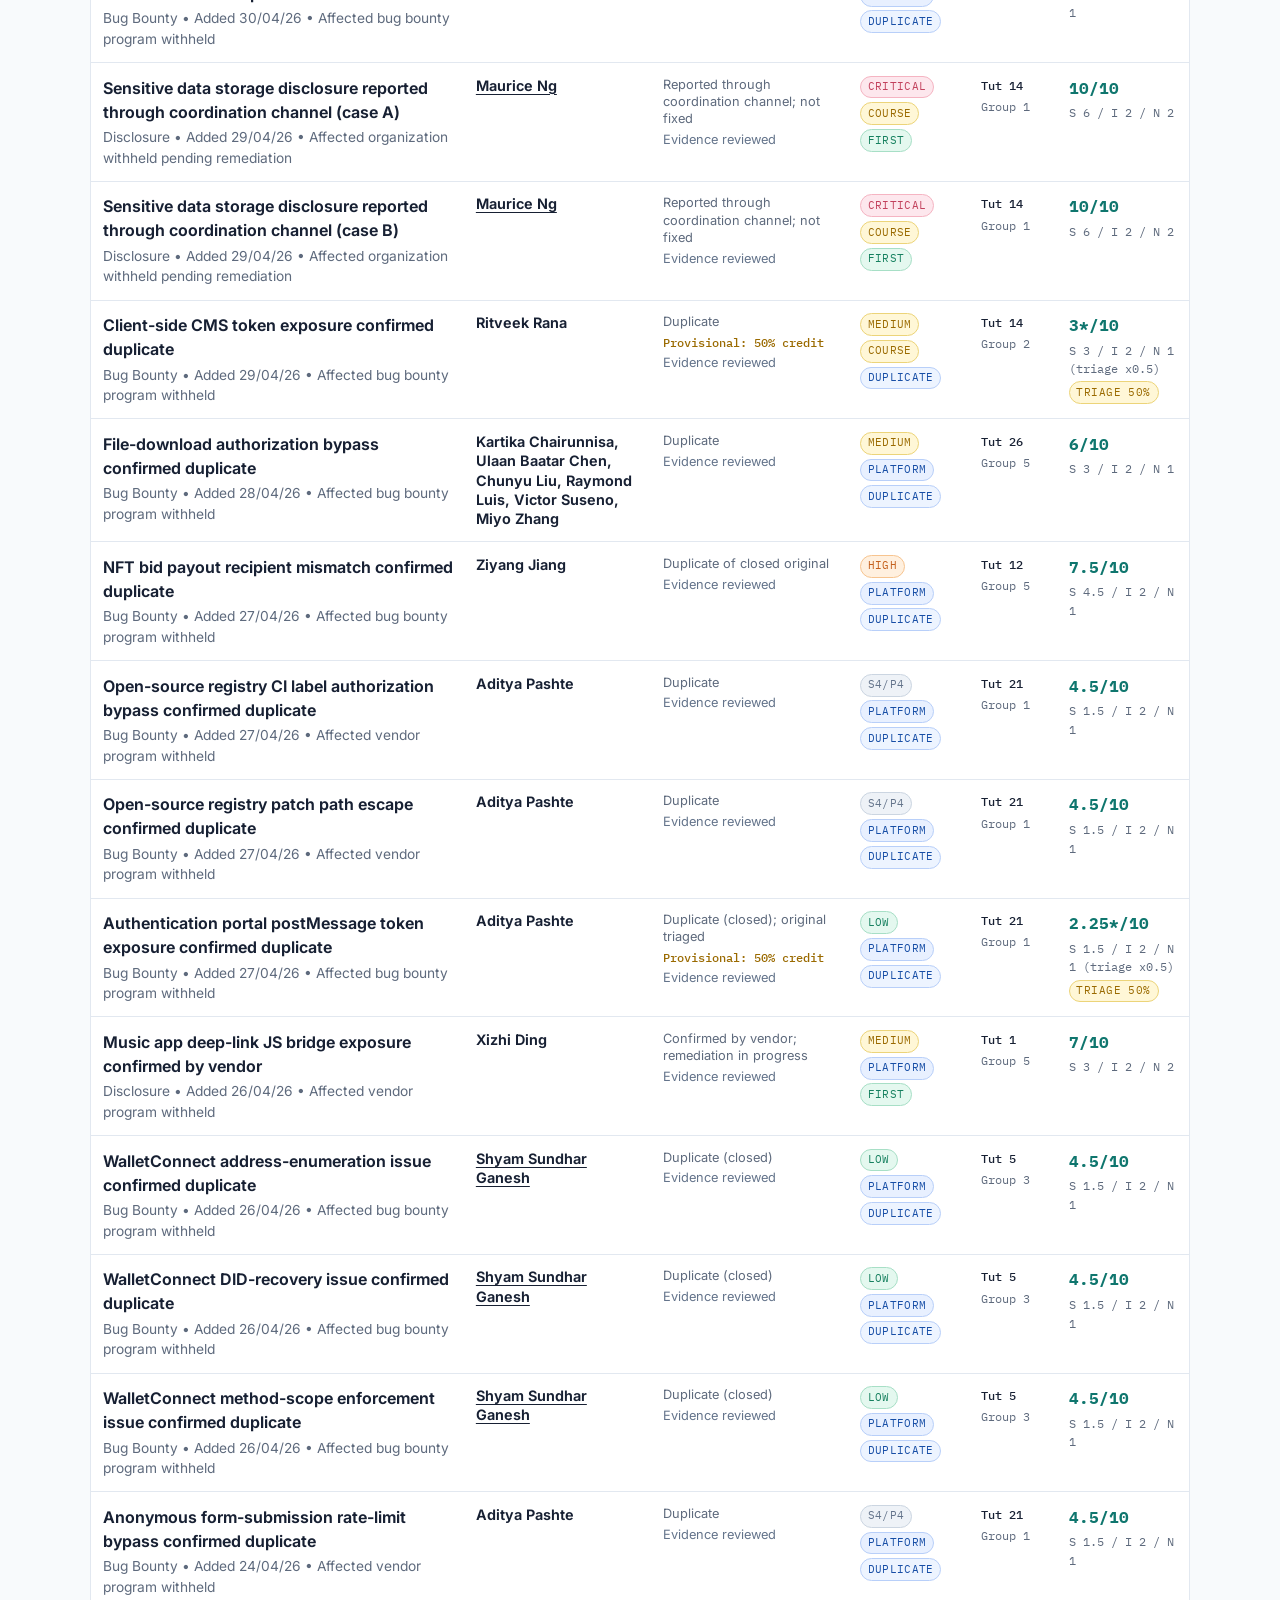
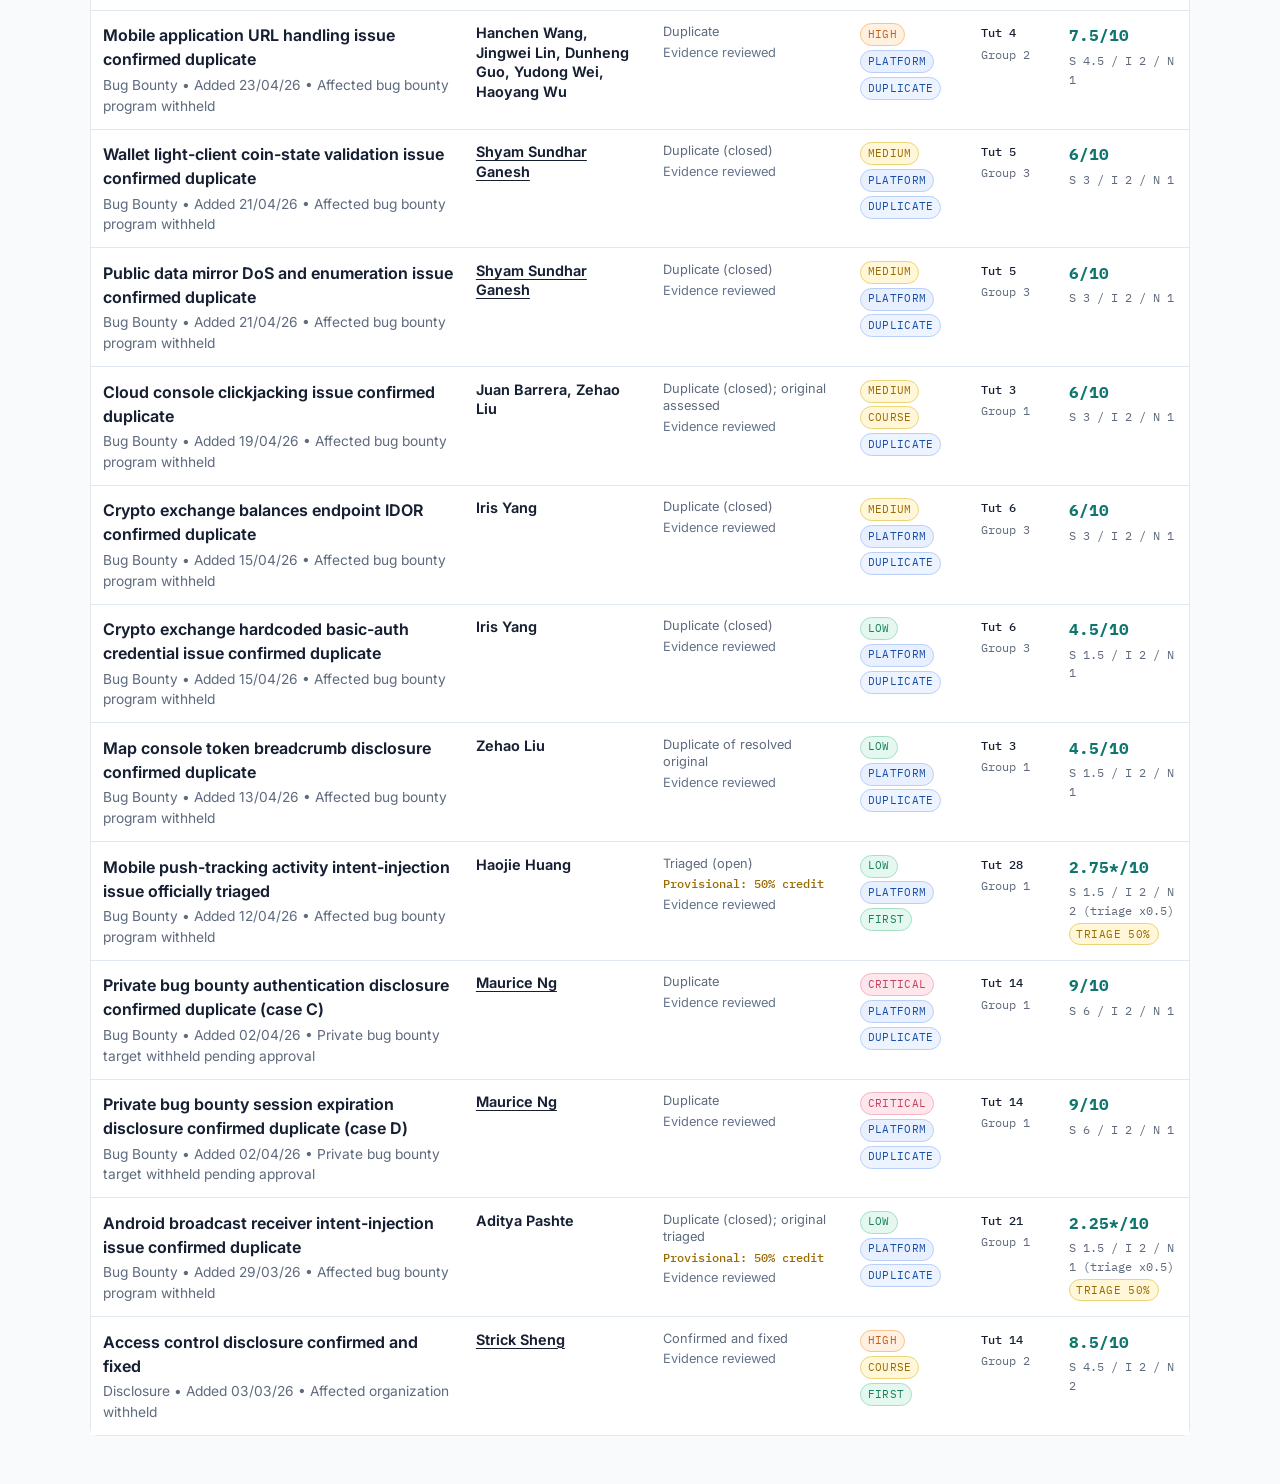
==== commit 4ddb1325: "Compact leaderboard columns" ====
--- a/index.html
+++ b/index.html
@@ -90,15 +90,14 @@
               <th>Finding</th>
               <th>Lead Students</th>
               <th>Status</th>
-              <th>Severity</th>
+              <th>Tags</th>
               <th>Team</th>
-              <th>Originality</th>
               <th>Rubric Score</th>
             </tr>
           </thead>
           <tbody id="leaderboard-body">
             <tr>
-              <td colspan="7">Loading records...</td>
+              <td colspan="6">Loading records...</td>
             </tr>
           </tbody>
         </table>
--- a/styles.css
+++ b/styles.css
@@ -226,7 +226,7 @@
 
 table {
   width: 100%;
-  min-width: 880px;
+  min-width: 800px;
   border-collapse: collapse;
   table-layout: fixed;
 }
@@ -252,11 +252,11 @@
 }
 
 thead th:nth-child(1) {
-  width: 31%;
+  width: 34%;
 }
 
 thead th:nth-child(2) {
-  width: 16%;
+  width: 17%;
 }
 
 thead th:nth-child(3) {
@@ -272,11 +272,7 @@
 }
 
 thead th:nth-child(6) {
-  width: 8%;
-}
-
-thead th:nth-child(7) {
-  width: 8%;
+  width: 12%;
 }
 
 tbody tr:last-child td {
@@ -318,7 +314,6 @@
 .finding-stack,
 .students-stack,
 .notes-stack,
-.severity-stack,
 .team-stack,
 .score-source-stack,
 .score-stack {
@@ -424,8 +419,12 @@
   text-decoration: none;
 }
 
-.severity-stack {
+.tag-stack {
+  display: flex;
   min-width: 0;
+  flex-wrap: wrap;
+  align-items: flex-start;
+  gap: 0.24rem;
 }
 
 .team-stack {
@@ -597,8 +596,8 @@
 .ranking-grid {
   display: grid;
   grid-template-columns: repeat(2, minmax(0, 1fr));
-  gap: 0.75rem;
-  padding: 1rem;
+  gap: 0.65rem;
+  padding: 0.8rem;
 }
 
 .ranking-card {
@@ -606,12 +605,12 @@
   border: 1px solid var(--line);
   border-radius: 8px;
   background: #fbfdff;
-  padding: 0.9rem;
+  padding: 0.72rem;
 }
 
 .ranking-list {
   display: grid;
-  gap: 0.7rem;
+  gap: 0.42rem;
   list-style: none;
   margin: 0;
   padding: 0;
@@ -620,10 +619,10 @@
 .ranking-item {
   display: grid;
   grid-template-columns: auto minmax(0, 1fr);
-  gap: 0.65rem;
-  align-items: start;
+  gap: 0.52rem;
+  align-items: center;
   border-top: 1px solid var(--line);
-  padding-top: 0.7rem;
+  padding-top: 0.42rem;
 }
 
 .ranking-item:first-child {
@@ -635,21 +634,31 @@
   display: inline-flex;
   align-items: center;
   justify-content: center;
-  min-width: 2.1rem;
+  min-width: 1.9rem;
   border: 1px solid #bad7d1;
   border-radius: 999px;
   background: #e3f5f2;
   color: var(--score);
   font-family: "IBM Plex Mono", monospace;
-  font-size: 0.78rem;
+  font-size: 0.72rem;
   font-weight: 500;
-  padding: 0.12rem 0.4rem;
+  padding: 0.08rem 0.34rem;
 }
 
 .ranking-body {
   display: grid;
-  gap: 0.18rem;
+  gap: 0.12rem;
   min-width: 0;
+}
+
+.ranking-heading {
+  display: flex;
+  min-width: 0;
+  flex-wrap: wrap;
+  align-items: baseline;
+  justify-content: space-between;
+  column-gap: 0.55rem;
+  row-gap: 0.08rem;
 }
 
 .ranking-title,
@@ -664,14 +673,18 @@
 }
 
 .ranking-detail {
-  color: var(--muted);
-  font-size: 0.88rem;
+  width: fit-content;
+  border: 1px solid var(--line-strong);
+  border-radius: 999px;
+  background: var(--surface);
+  color: var(--muted);
+  padding: 0.08rem 0.34rem;
 }
 
 .ranking-detail,
 .ranking-students {
   font-family: "IBM Plex Mono", monospace;
-  font-size: 0.78rem;
+  font-size: 0.72rem;
   overflow-wrap: anywhere;
 }
 
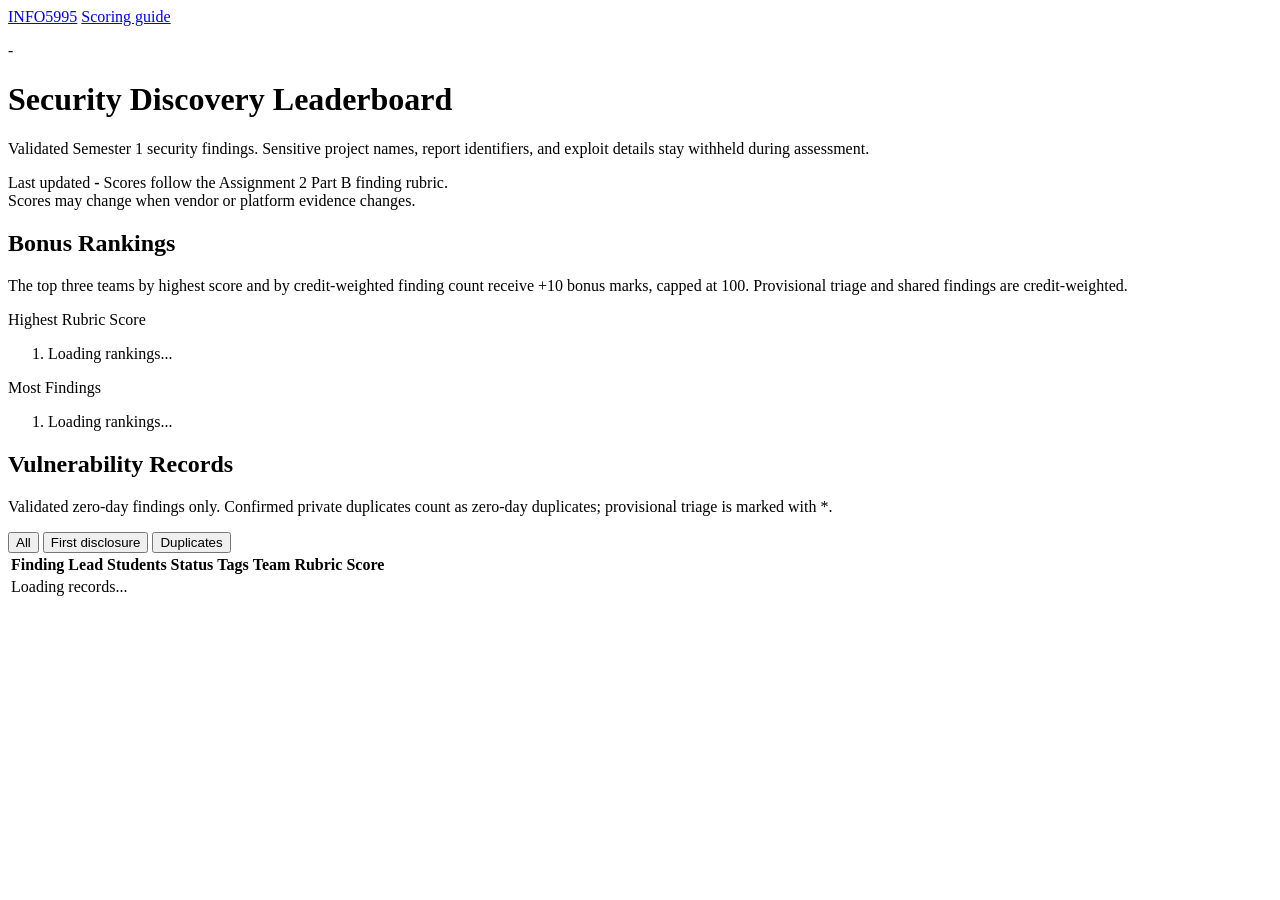
==== commit e77e0bec: "Fix scoring guide page links" ====
--- a/index.html
+++ b/index.html
@@ -6,20 +6,25 @@
   <meta name="viewport" content="width=device-width, initial-scale=1.0" />
   <meta name="description" content="INFO5995 leaderboard for student security findings like bug bounties and CVEs." />
   <title>INFO5995 Security Findings</title>
+  <script>
+    if (window.location.pathname === "/Leaderboard") {
+      window.location.replace("/Leaderboard/");
+    }
+  </script>
   <link rel="preconnect" href="https://fonts.googleapis.com" />
   <link rel="preconnect" href="https://fonts.gstatic.com" crossorigin />
   <link
     href="https://fonts.googleapis.com/css2?family=Inter:wght@400;500;600;700&family=IBM+Plex+Mono:wght@400;500&display=swap"
     rel="stylesheet" />
-  <link rel="stylesheet" href="styles.css" />
+  <link rel="stylesheet" href="/Leaderboard/styles.css" />
 </head>
 
 <body>
   <main class="page-shell">
     <header class="site-header">
       <nav class="top-nav" aria-label="Leaderboard navigation">
-        <a class="brand" href="index.html">INFO5995</a>
-        <a class="nav-link" href="scoring.html">Scoring guide</a>
+        <a class="brand" href="/Leaderboard/">INFO5995</a>
+        <a class="nav-link" href="/Leaderboard/scoring.html">Scoring guide</a>
       </nav>
       <div class="header-copy">
         <p class="eyebrow" id="season-label">-</p>
@@ -109,7 +114,7 @@
     <p class="noscript-message">Enable JavaScript to view the leaderboard data.</p>
   </noscript>
 
-  <script src="script.js"></script>
+  <script src="/Leaderboard/script.js"></script>
 </body>
 
 </html>
